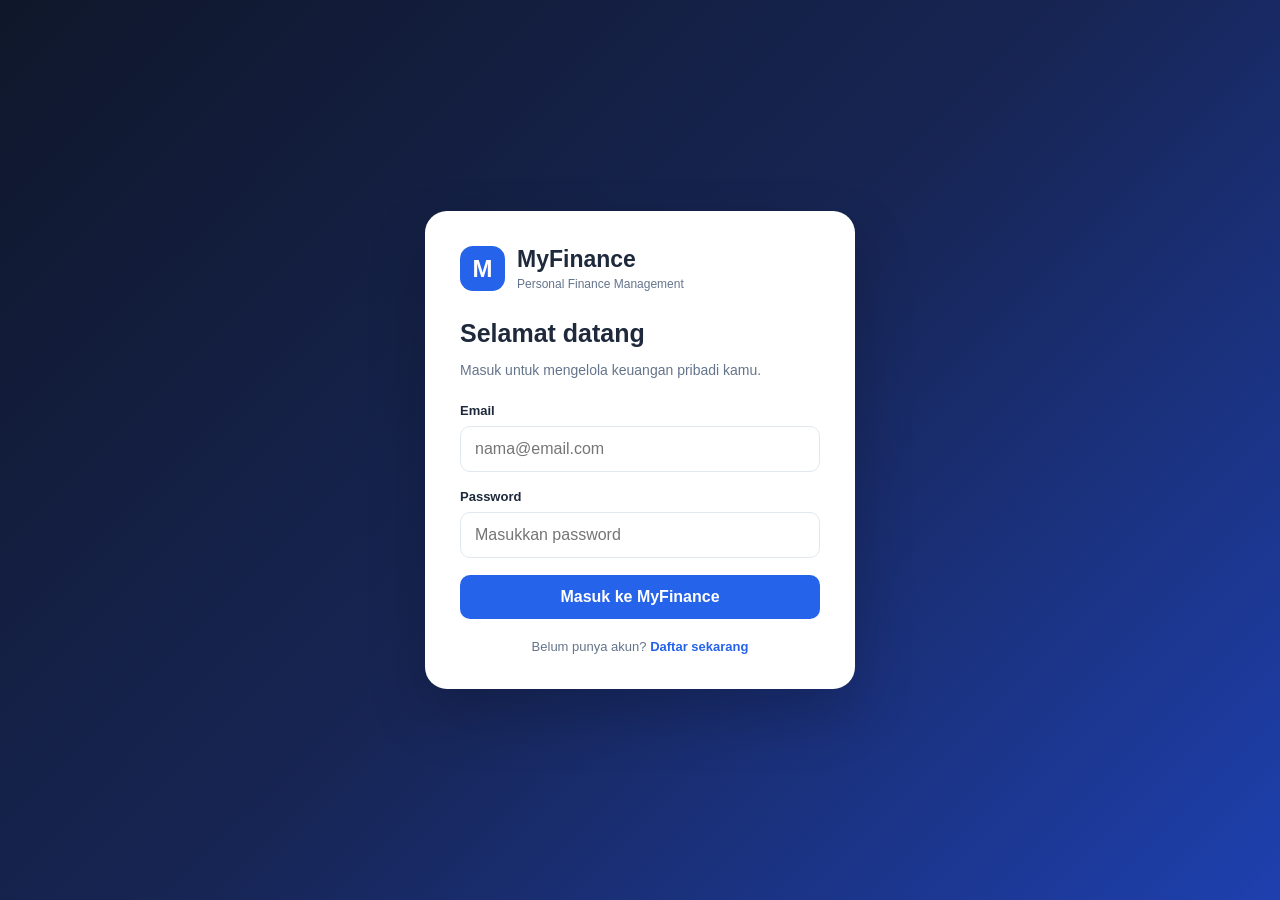
==== index.html @ 407add3d "Update index.html" ====
<!DOCTYPE html>
<html lang="id">
<head>
<meta charset="UTF-8">
<meta name="viewport" content="width=device-width, initial-scale=1.0">
<meta name="theme-color" content="#0f172a">
<title>MyFinance - Personal Finance</title>

<style>
:root{
  --navy:#0f172a;
  --navy2:#172554;
  --blue:#2563eb;
  --blue2:#3b82f6;
  --bg:#f1f5f9;
  --white:#fff;
  --text:#1e293b;
  --muted:#64748b;
  --green:#16a34a;
  --red:#dc2626;
  --border:#e2e8f0;
}
*{box-sizing:border-box}
body{
  margin:0;
  font-family:Inter,Arial,sans-serif;
  background:var(--bg);
  color:var(--text);
}
button,input,select{font:inherit}
button{cursor:pointer}
.hidden{display:none!important}
.auth-page{
  min-height:100vh;
  display:flex;
  align-items:center;
  justify-content:center;
  padding:20px;
  background:linear-gradient(135deg,#0f172a,#172554,#1e40af);
}
.auth-card{
  width:100%;
  max-width:430px;
  padding:35px;
  background:white;
  border-radius:22px;
  box-shadow:0 25px 60px #0003;
}
.brand{
  display:flex;
  align-items:center;
  gap:12px;
  margin-bottom:28px;
}
.brand-icon{
  width:45px;height:45px;
  display:grid;place-items:center;
  background:var(--blue);
  color:white;border-radius:13px;
  font-size:24px;font-weight:bold;
}
.brand h1{font-size:23px;margin:0}
.brand p{margin:4px 0 0;color:var(--muted);font-size:12px}
.auth-card h2{font-size:25px;margin:0 0 8px}
.auth-desc{color:var(--muted);font-size:14px;margin-bottom:25px}
.field{margin-bottom:17px}
.field label{
  display:block;font-size:13px;
  font-weight:600;margin-bottom:8px;
}
.field input,.field select{
  width:100%;padding:13px 14px;
  border:1px solid var(--border);
  border-radius:10px;outline:none;
  background:white;
}
.field input:focus,.field select:focus{
  border-color:var(--blue);
  box-shadow:0 0 0 3px #2563eb18;
}
.btn{
  border:0;border-radius:10px;
  padding:13px 18px;font-weight:600;
  transition:.2s;
}
.btn-primary{background:var(--blue);color:white}
.btn-primary:hover{background:#1d4ed8}
.btn-block{width:100%}
.btn-light{background:#eff6ff;color:var(--blue)}
.auth-switch{text-align:center;font-size:13px;color:var(--muted);margin-top:20px}
.auth-switch a{color:var(--blue);font-weight:700;cursor:pointer}
.error{color:var(--red);font-size:13px;margin:12px 0}
.success{color:var(--green);font-size:13px;margin:12px 0}

.app{min-height:100vh}
.sidebar{
  position:fixed;left:0;top:0;bottom:0;
  width:250px;background:var(--navy);
  color:white;padding:25px 18px;
  z-index:10;display:flex;flex-direction:column;
}
.sidebar .brand{margin-bottom:40px}
.sidebar .brand p{color:#94a3b8}
.nav-label{
  color:#64748b;font-size:10px;
  font-weight:bold;letter-spacing:1.5px;
  padding:0 12px;margin-bottom:12px;
}
.nav-item{
  display:flex;align-items:center;gap:12px;
  padding:13px 14px;border-radius:10px;
  color:#cbd5e1;margin-bottom:6px;
  cursor:pointer;font-size:14px;
}
.nav-item:hover,.nav-item.active{
  background:#2563eb;color:white;
}
.sidebar-bottom{margin-top:auto}
.user-box{
  border-top:1px solid #334155;
  padding-top:18px;margin-top:20px;
  display:flex;align-items:center;gap:10px;
}
.avatar{
  width:37px;height:37px;
  display:grid;place-items:center;
  background:#2563eb;border-radius:50%;
  font-weight:bold;
}
.user-info{min-width:0}
.user-info strong{display:block;font-size:13px}
.user-info small{color:#94a3b8;font-size:11px}
.main{
  margin-left:250px;padding:30px;
  max-width:1600px;
}
.topbar{
  display:flex;justify-content:space-between;
  align-items:center;margin-bottom:28px;
}
.topbar h2{margin:0;font-size:24px}
.topbar p{margin:6px 0 0;color:var(--muted);font-size:13px}
.mobile-menu{display:none}
.page{display:none}
.page.active{display:block}
.cards{
  display:grid;grid-template-columns:repeat(3,1fr);
  gap:18px;margin-bottom:22px;
}
.card{
  background:white;border-radius:16px;
  padding:22px;border:1px solid var(--border);
  box-shadow:0 3px 12px #0f172a05;
}
.card-label{
  color:var(--muted);font-size:13px;
  display:flex;align-items:center;gap:8px;
}
.card-value{
  font-size:25px;font-weight:750;
  margin-top:15px;letter-spacing:-.5px;
}
.card-note{font-size:11px;color:var(--muted);margin-top:8px}
.income{color:var(--green)}
.expense{color:var(--red)}
.section{
  background:white;border:1px solid var(--border);
  border-radius:16px;padding:22px;margin-bottom:20px;
}
.section-head{
  display:flex;justify-content:space-between;
  align-items:center;margin-bottom:20px;gap:10px;
}
.section-head h3{margin:0;font-size:16px}
.table-wrap{overflow-x:auto}
table{width:100%;border-collapse:collapse;white-space:nowrap}
th{
  text-align:left;color:var(--muted);
  font-size:11px;padding:12px;
  border-bottom:1px solid var(--border);
}
td{
  padding:15px 12px;font-size:13px;
  border-bottom:1px solid #f1f5f9;
}
.type-badge{
  padding:5px 9px;border-radius:20px;
  font-size:11px;font-weight:600;
}
.type-income{background:#dcfce7;color:#15803d}
.type-expense{background:#fee2e2;color:#b91c1c}
.form-grid{
  display:grid;grid-template-columns:repeat(2,1fr);
  gap:15px;
}
.form-actions{margin-top:15px}
.empty{
  text-align:center;padding:35px 10px;
  color:var(--muted);font-size:13px;
}
.whatsapp-box{
  background:linear-gradient(120deg,#0f172a,#172554);
  color:white;border-radius:16px;padding:25px;
}
.whatsapp-box p{color:#cbd5e1;font-size:13px;line-height:1.7}
.status{
  display:inline-flex;align-items:center;gap:7px;
  font-size:12px;background:#334155;
  border-radius:30px;padding:7px 11px;
}
.dot{width:8px;height:8px;border-radius:50%;background:#f59e0b}
.toast{
  position:fixed;right:20px;bottom:20px;
  background:#0f172a;color:white;
  padding:14px 20px;border-radius:12px;
  box-shadow:0 8px 30px #0003;
  z-index:50;font-size:13px;
}
@media(max-width:900px){
  .sidebar{transform:translateX(-100%);transition:.25s}
  .sidebar.open{transform:translateX(0)}
  .main{margin-left:0;padding:22px 16px}
  .mobile-menu{display:block}
  .cards{grid-template-columns:1fr 1fr}
}
@media(max-width:550px){
  .cards{grid-template-columns:1fr}
  .form-grid{grid-template-columns:1fr}
  .topbar h2{font-size:20px}
  .auth-card{padding:25px}
}
</style>
</head>

<body>

<!-- LOGIN -->
<div id="loginPage" class="auth-page">
  <div class="auth-card">
    <div class="brand">
      <div class="brand-icon">M</div>
      <div>
        <h1>MyFinance</h1>
        <p>Personal Finance Management</p>
      </div>
    </div>

    <h2>Selamat datang</h2>
    <p class="auth-desc">Masuk untuk mengelola keuangan pribadi kamu.</p>

    <form id="loginForm">
      <div class="field">
        <label>Email</label>
        <input type="email" id="loginEmail" required placeholder="nama@email.com">
      </div>
      <div class="field">
        <label>Password</label>
        <input type="password" id="loginPassword" required placeholder="Masukkan password">
      </div>
      <div id="loginMessage"></div>
      <button class="btn btn-primary btn-block" type="submit">Masuk ke MyFinance</button>
    </form>

    <div class="auth-switch">
      Belum punya akun? <a onclick="showRegister()">Daftar sekarang</a>
    </div>
  </div>
</div>

<!-- REGISTER -->
<div id="registerPage" class="auth-page hidden">
  <div class="auth-card">
    <div class="brand">
      <div class="brand-icon">M</div>
      <div>
        <h1>MyFinance</h1>
        <p>Personal Finance Management</p>
      </div>
    </div>

    <h2>Buat akun baru</h2>
    <p class="auth-desc">Mulai kelola pemasukan dan pengeluaran kamu.</p>

    <form id="registerForm">
      <div class="field">
        <label>Nama lengkap</label>
        <input type="text" id="regName" required maxlength="100" placeholder="Nama kamu">
      </div>
      <div class="field">
        <label>Email</label>
        <input type="email" id="regEmail" required placeholder="nama@email.com">
      </div>
      <div class="field">
        <label>Password</label>
        <input type="password" id="regPassword" required minlength="6" maxlength="128" placeholder="Minimal 6 karakter">
      </div>
      <div id="registerMessage"></div>
      <button class="btn btn-primary btn-block" type="submit">Buat Akun</button>
    </form>

    <div class="auth-switch">
      Sudah punya akun? <a onclick="showLogin()">Login</a>
    </div>
  </div>
</div>

<!-- APPLICATION -->
<div id="appPage" class="app hidden">

<aside class="sidebar" id="sidebar">
  <div class="brand">
    <div class="brand-icon">M</div>
    <div>
      <h1>MyFinance</h1>
      <p>Personal Finance</p>
    </div>
  </div>

  <div class="nav-label">MENU UTAMA</div>
  <div class="nav-item active" onclick="navigate('dashboard',this)">▦ Dashboard</div>
  <div class="nav-item" onclick="navigate('transactions',this)">⇄ Transaksi</div>
  <div class="nav-item" onclick="navigate('accounts',this)">▣ Rekening</div>
  <div class="nav-item" onclick="navigate('whatsapp',this)">◉ WhatsApp Bot</div>

  <div class="sidebar-bottom">
    <div class="nav-label">AKUN</div>
    <div class="nav-item" onclick="logout()">↪ Keluar</div>
    <div class="user-box">
      <div class="avatar" id="avatar">M</div>
      <div class="user-info">
        <strong id="userName">Pengguna</strong>
        <small id="userEmail">email</small>
      </div>
    </div>
  </div>
</aside>

<main class="main">
  <div class="topbar">
    <div>
      <button class="btn btn-light mobile-menu" onclick="toggleSidebar()">☰</button>
      <h2 id="pageTitle">Dashboard</h2>
      <p id="pageSubtitle">Ringkasan keuangan pribadi kamu.</p>
    </div>
    <div id="todayDate" style="font-size:12px;color:#64748b"></div>
  </div>

  <!-- DASHBOARD -->
  <section class="page active" id="dashboard">
    <div class="cards">
      <div class="card">
        <div class="card-label">▣ Total Saldo</div>
        <div class="card-value" id="totalBalance">Rp 0</div>
        <div class="card-note">Seluruh rekening</div>
      </div>
      <div class="card">
        <div class="card-label income">↗ Total Pemasukan</div>
        <div class="card-value income" id="totalIncome">Rp 0</div>
        <div class="card-note">Akumulasi transaksi</div>
      </div>
      <div class="card">
        <div class="card-label expense">↘ Total Pengeluaran</div>
        <div class="card-value expense" id="totalExpense">Rp 0</div>
        <div class="card-note">Akumulasi transaksi</div>
      </div>
    </div>

    <div class="section">
      <div class="section-head">
        <h3>Transaksi Terbaru</h3>
        <button class="btn btn-light" onclick="navigate('transactions')">Lihat semua</button>
      </div>
      <div class="table-wrap">
        <table>
          <thead>
            <tr>
              <th>TANGGAL</th>
              <th>KETERANGAN</th>
              <th>KATEGORI</th>
              <th>JENIS</th>
              <th>JUMLAH</th>
            </tr>
          </thead>
          <tbody id="recentTransactions">
            <tr><td colspan="5" class="empty">Belum ada transaksi.</td></tr>
          </tbody>
        </table>
      </div>
    </div>
  </section>

  <!-- TRANSACTIONS -->
  <section class="page" id="transactions">
    <div class="section">
      <div class="section-head">
        <h3>Tambah Transaksi</h3>
      </div>
      <form id="transactionForm">
        <div class="form-grid">
          <div class="field">
            <label>Jenis transaksi</label>
            <select id="transactionType" required>
              <option value="expense">Pengeluaran</option>
              <option value="income">Pemasukan</option>
            </select>
          </div>
          <div class="field">
            <label>Jumlah (Rp)</label>
            <input type="number" id="transactionAmount" min="1" step="1" required placeholder="25000">
          </div>
          <div class="field">
            <label>Keterangan</label>
            <input type="text" id="transactionDescription" maxlength="500" required placeholder="Contoh: Makan siang">
          </div>
          <div class="field">
            <label>Rekening</label>
            <select id="transactionAccount" required></select>
          </div>
          <div class="field">
            <label>Tanggal</label>
            <input type="date" id="transactionDate" required>
          </div>
        </div>
        <div class="form-actions">
          <button class="btn btn-primary" type="submit">Simpan Transaksi</button>
        </div>
      </form>
    </div>

    <div class="section">
      <div class="section-head">
        <h3>Riwayat Transaksi</h3>
        <button class="btn btn-light" onclick="loadTransactions()">↻ Refresh</button>
      </div>
      <div class="table-wrap">
        <table>
          <thead>
            <tr>
              <th>TANGGAL</th>
              <th>KETERANGAN</th>
              <th>REKENING</th>
              <th>JENIS</th>
              <th>JUMLAH</th>
              <th>SUMBER</th>
            </tr>
          </thead>
          <tbody id="allTransactions">
            <tr><td colspan="6" class="empty">Memuat data...</td></tr>
          </tbody>
        </table>
      </div>
    </div>
  </section>

  <!-- ACCOUNTS -->
  <section class="page" id="accounts">
    <div class="section">
      <div class="section-head"><h3>Tambah Rekening</h3></div>
      <form id="accountForm">
        <div class="form-grid">
          <div class="field">
            <label>Nama rekening</label>
            <input id="accountName" required maxlength="80" placeholder="Contoh: BCA">
          </div>
          <div class="field">
            <label>Jenis rekening</label>
            <select id="accountType">
              <option value="cash">Tunai</option>
              <option value="bank">Bank</option>
              <option value="ewallet">E-Wallet</option>
              <option value="other">Lainnya</option>
            </select>
          </div>
          <div class="field">
            <label>Saldo awal (Rp)</label>
            <input type="number" id="accountBalance" min="0" step="1" value="0" required>
          </div>
        </div>
        <button class="btn btn-primary" type="submit">Tambah Rekening</button>
      </form>
    </div>
    <div class="section">
      <div class="section-head"><h3>Daftar Rekening</h3></div>
      <div id="accountList" class="cards"></div>
    </div>
  </section>

  <!-- WHATSAPP -->
  <section class="page" id="whatsapp">
    <div class="whatsapp-box">
      <div class="status"><span class="dot"></span> Belum terhubung</div>
      <h2>WhatsApp Bot MyFinance</h2>
      <p>
        Catat transaksi keuangan langsung melalui WhatsApp.
        Kirim pesan seperti "Makan 25000" atau "Gaji 3500000"
        dan transaksi akan disimpan otomatis ke akun MyFinance kamu.
      </p>
      <button class="btn btn-primary" disabled>Hubungkan WhatsApp</button>
      <p style="font-size:11px;margin-bottom:0">
        Integrasi WhatsApp Cloud API sedang dipersiapkan.
      </p>
    </div>
    <div class="section" style="margin-top:20px">
      <h3>Contoh perintah bot</h3>
      <p>Gaji 3500000 — mencatat pemasukan</p>
      <p>Makan 25000 — mencatat pengeluaran</p>
      <p>Bensin 50000 — mencatat pengeluaran</p>
      <p>Saldo — melihat saldo rekening</p>
      <p>Laporan — melihat ringkasan keuangan</p>
      <p>Bantuan — melihat panduan bot</p>
    </div>
  </section>

</main>
</div>

<div id="toast" class="toast hidden"></div>

<script>
const API = "https://myfinance-api.pradhamaryando28.workers.dev";

let token = localStorage.getItem("myfinance_token") || "";
let currentUser = null;
let accounts = [];
let transactions = [];

function rupiah(value){
  return new Intl.NumberFormat("id-ID",{
    style:"currency",currency:"IDR",
    maximumFractionDigits:0
  }).format(Number(value)||0);
}

function showToast(message){
  const el=document.getElementById("toast");
  el.textContent=message;
  el.classList.remove("hidden");
  setTimeout(()=>el.classList.add("hidden"),3000);
}

function escapeHTML(value){
  return String(value??"").replace(/[&<>"']/g,c=>({
    "&":"&amp;","<":"&lt;",">":"&gt;",
    '"':"&quot;","'":"&#39;"
  }[c]));
}

async function api(path,options={}){
  const headers={
    "Content-Type":"application/json",
    ...(options.headers||{})
  };

  if(token) headers.Authorization="Bearer "+token;

  const res=await fetch(API+path,{
    ...options,headers
  });

  let data;
  try{data=await res.json()}
  catch{throw new Error("Respons server tidak valid")}

  if(!res.ok || data.success===false){
    throw new Error(data.message||"Terjadi kesalahan");
  }

  return data;
}

function showLogin(){
  document.getElementById("loginPage").classList.remove("hidden");
  document.getElementById("registerPage").classList.add("hidden");
  document.getElementById("appPage").classList.add("hidden");
}

function showRegister(){
  document.getElementById("loginPage").classList.add("hidden");
  document.getElementById("registerPage").classList.remove("hidden");
  document.getElementById("appPage").classList.add("hidden");
}

function showApp(){
  document.getElementById("loginPage").classList.add("hidden");
  document.getElementById("registerPage").classList.add("hidden");
  document.getElementById("appPage").classList.remove("hidden");
}

document.getElementById("loginForm").addEventListener("submit",async e=>{
  e.preventDefault();
  const msg=document.getElementById("loginMessage");
  msg.textContent="Memeriksa akun...";
  msg.className="";

  try{
    const result=await api("/api/login",{
      method:"POST",
      body:JSON.stringify({
        email:document.getElementById("loginEmail").value,
        password:document.getElementById("loginPassword").value
      })
    });

    token=result.token;
    localStorage.setItem("myfinance_token",token);
    await initializeApp(result.user);
  }catch(error){
    msg.textContent=error.message;
    msg.className="error";
  }
});

document.getElementById("registerForm").addEventListener("submit",async e=>{
  e.preventDefault();
  const msg=document.getElementById("registerMessage");
  msg.textContent="Membuat akun...";
  msg.className="";

  try{
    const result=await api("/api/register",{
      method:"POST",
      body:JSON.stringify({
        name:document.getElementById("regName").value,
        email:document.getElementById("regEmail").value,
        password:document.getElementById("regPassword").value
      })
    });

    token=result.token;
    localStorage.setItem("myfinance_token",token);
    await initializeApp(result.user);
  }catch(error){
    msg.textContent=error.message;
    msg.className="error";
  }
});

async function initializeApp(user){
  currentUser=user;
  showApp();

  document.getElementById("userName").textContent=user.name;
  document.getElementById("userEmail").textContent=user.email;
  document.getElementById("avatar").textContent=user.name.charAt(0).toUpperCase();
  document.getElementById("todayDate").textContent=
    new Date().toLocaleDateString("id-ID",{
      weekday:"long",day:"numeric",
      month:"long",year:"numeric"
    });

  await Promise.all([
    loadSummary(),
    loadAccounts(),
    loadTransactions()
  ]);
}

async function loadSummary(){
  const result=await api("/api/summary");
  const data=result.data;

  document.getElementById("totalBalance").textContent=rupiah(data.total_balance);
  document.getElementById("totalIncome").textContent=rupiah(data.total_income);
  document.getElementById("totalExpense").textContent=rupiah(data.total_expense);
}

async function loadAccounts(){
  const result=await api("/api/accounts");
  accounts=result.data||[];

  const select=document.getElementById("transactionAccount");
  select.innerHTML=accounts.map(a=>
    `<option value="${a.id}">${escapeHTML(a.name)}</option>`
  ).join("");

  document.getElementById("accountList").innerHTML=
    accounts.map(a=>`
      <div class="card">
        <div class="card-label">▣ ${escapeHTML(a.name)}</div>
        <div class="card-value">${rupiah(a.balance)}</div>
        <div class="card-note">${escapeHTML(a.account_type)}</div>
      </div>
    `).join("") || '<div class="empty">Belum ada rekening.</div>';
}

async function loadTransactions(){
  const result=await api("/api/transactions?limit=100");
  transactions=result.data||[];

  const rows=transactions.map(t=>`
    <tr>
      <td>${escapeHTML(t.transaction_date)}</td>
      <td>${escapeHTML(t.description)}</td>
      <td>${escapeHTML(t.category_name||"-")}</td>
      <td>
        <span class="type-badge ${t.type==="income"?"type-income":"type-expense"}">
          ${t.type==="income"?"Pemasukan":"Pengeluaran"}
        </span>
      </td>
      <td class="${t.type==="income"?"income":"expense"}">
        ${t.type==="income"?"+":"-"} ${rupiah(t.amount)}
      </td>
    </tr>
  `).join("");

  document.getElementById("recentTransactions").innerHTML=
    rows ? transactions.slice(0,5).map(t=>`
      <tr>
        <td>${escapeHTML(t.transaction_date)}</td>
        <td>${escapeHTML(t.description)}</td>
        <td>${escapeHTML(t.category_name||"-")}</td>
        <td><span class="type-badge ${t.type==="income"?"type-income":"type-expense"}">
          ${t.type==="income"?"Pemasukan":"Pengeluaran"}
        </span></td>
        <td class="${t.type==="income"?"income":"expense"}">${rupiah(t.amount)}</td>
      </tr>
    `).join("") :
    '<tr><td colspan="5" class="empty">Belum ada transaksi.</td></tr>';

  document.getElementById("allTransactions").innerHTML=
    transactions.map(t=>`
      <tr>
        <td>${escapeHTML(t.transaction_date)}</td>
        <td>${escapeHTML(t.description)}</td>
        <td>${escapeHTML(t.account_name||"-")}</td>
        <td><span class="type-badge ${t.type==="income"?"type-income":"type-expense"}">
          ${t.type==="income"?"Pemasukan":"Pengeluaran"}
        </span></td>
        <td class="${t.type==="income"?"income":"expense"}">${rupiah(t.amount)}</td>
        <td>${escapeHTML(t.source||"manual")}</td>
      </tr>
    `).join("") ||
    '<tr><td colspan="6" class="empty">Belum ada transaksi.</td></tr>';
}

document.getElementById("transactionForm").addEventListener("submit",async e=>{
  e.preventDefault();

  try{
    await api("/api/transactions",{
      method:"POST",
      body:JSON.stringify({
        type:document.getElementById("transactionType").value,
        amount:Number(document.getElementById("transactionAmount").value),
        description:document.getElementById("transactionDescription").value,
        account_id:Number(document.getElementById("transactionAccount").value),
        transaction_date:document.getElementById("transactionDate").value
      })
    });

    e.target.reset();
    document.getElementById("transactionDate").value=
      new Date().toLocaleDateString("en-CA");

    await Promise.all([
      loadSummary(),loadAccounts(),loadTransactions()
    ]);

    showToast("Transaksi berhasil disimpan");
  }catch(error){
    showToast(error.message);
  }
});

document.getElementById("accountForm").addEventListener("submit",async e=>{
  e.preventDefault();

  try{
    await api("/api/accounts",{
      method:"POST",
      body:JSON.stringify({
        name:document.getElementById("accountName").value,
        account_type:document.getElementById("accountType").value,
        initial_balance:Number(document.getElementById("accountBalance").value)
      })
    });

    e.target.reset();
    await Promise.all([loadAccounts(),loadSummary()]);
    showToast("Rekening berhasil ditambahkan");
  }catch(error){
    showToast(error.message);
  }
});

function navigate(page,element){
  document.querySelectorAll(".page").forEach(p=>p.classList.remove("active"));
  document.getElementById(page).classList.add("active");

  document.querySelectorAll(".nav-item").forEach(n=>n.classList.remove("active"));
  if(element) element.classList.add("active");

  const titles={
    dashboard:["Dashboard","Ringkasan keuangan pribadi kamu."],
    transactions:["Transaksi","Kelola pemasukan dan pengeluaran."],
    accounts:["Rekening","Kelola seluruh rekening keuangan."],
    whatsapp:["WhatsApp Bot","Hubungkan MyFinance dengan WhatsApp."]
  };

  document.getElementById("pageTitle").textContent=titles[page][0];
  document.getElementById("pageSubtitle").textContent=titles[page][1];

  document.getElementById("sidebar").classList.remove("open");
}

function toggleSidebar(){
  document.getElementById("sidebar").classList.toggle("open");
}

function logout(){
  if(!confirm("Yakin ingin keluar dari MyFinance?"))return;
  token="";
  currentUser=null;
  localStorage.removeItem("myfinance_token");
  showLogin();
}

async function checkSession(){
  if(!token){
    showLogin();
    return;
  }

  try{
    const result=await api("/api/me");
    await initializeApp(result.user);
  }catch{
    token="";
    localStorage.removeItem("myfinance_token");
    showLogin();
  }
}

document.getElementById("transactionDate").value=
  new Date().toLocaleDateString("en-CA");

checkSession();
</script>

</body>
</html>
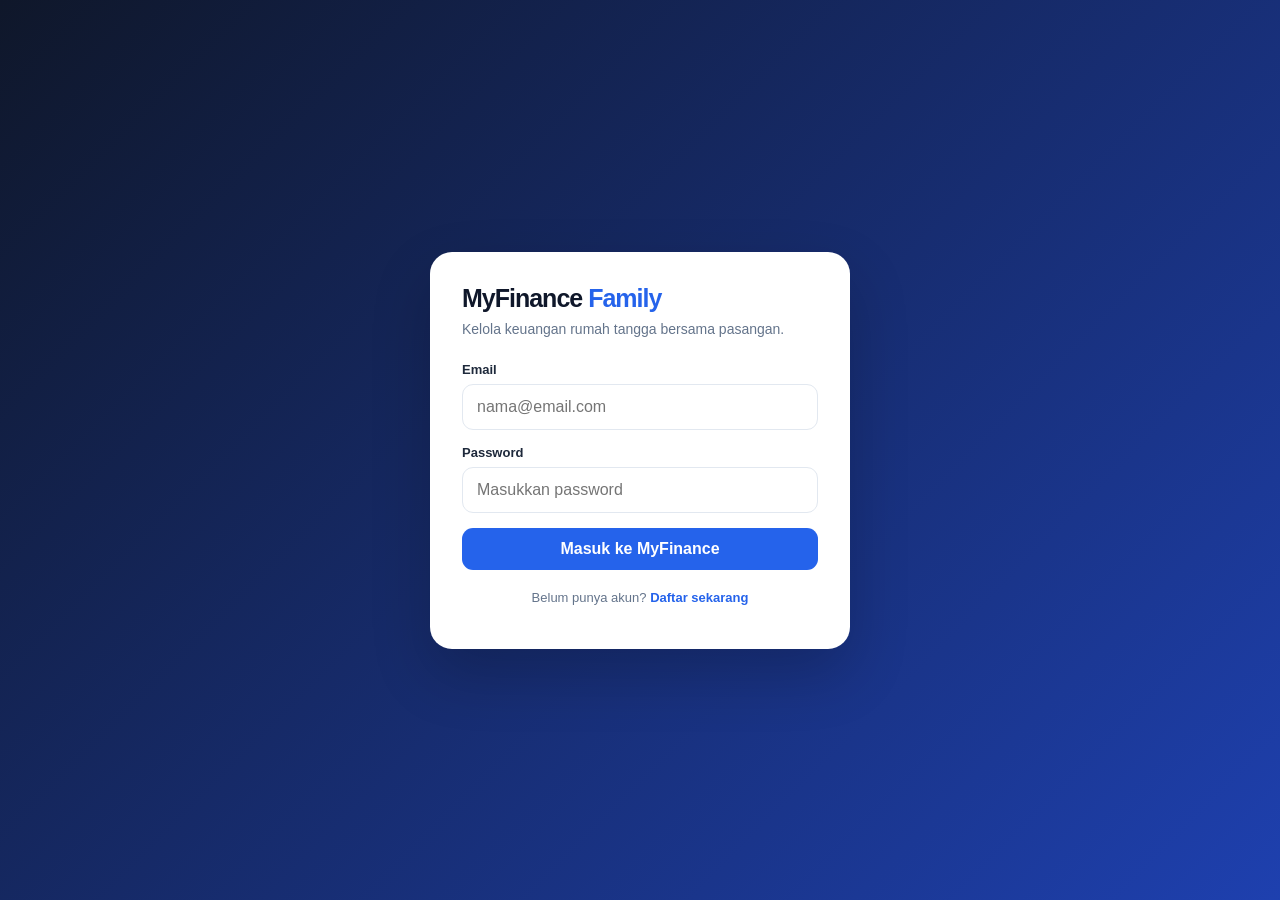
==== commit 777c9e79: "Update index.html" ====
--- a/index.html
+++ b/index.html
@@ -5,12 +5,10 @@
 <meta charset="UTF-8">
 <meta name="viewport" content="width=device-width, initial-scale=1.0">
 <meta name="theme-color" content="#0f172a">
-<title>MyFinance - Personal Finance</title>
-
+<title>MyFinance Family</title>
 <style>
 :root{
   --navy:#0f172a;
-  --navy2:#172554;
   --blue:#2563eb;
   --blue2:#3b82f6;
   --bg:#f1f5f9;
@@ -22,821 +20,554 @@
   --border:#e2e8f0;
 }
 *{box-sizing:border-box}
-body{
-  margin:0;
-  font-family:Inter,Arial,sans-serif;
-  background:var(--bg);
-  color:var(--text);
-}
-button,input,select{font:inherit}
+body{margin:0;background:var(--bg);font-family:Inter,Arial,sans-serif;color:var(--text)}
+button,input,select,textarea{font:inherit}
 button{cursor:pointer}
 .hidden{display:none!important}
-.auth-page{
-  min-height:100vh;
-  display:flex;
-  align-items:center;
-  justify-content:center;
-  padding:20px;
-  background:linear-gradient(135deg,#0f172a,#172554,#1e40af);
-}
-.auth-card{
-  width:100%;
-  max-width:430px;
-  padding:35px;
-  background:white;
-  border-radius:22px;
-  box-shadow:0 25px 60px #0003;
-}
-.brand{
-  display:flex;
-  align-items:center;
-  gap:12px;
-  margin-bottom:28px;
-}
-.brand-icon{
-  width:45px;height:45px;
-  display:grid;place-items:center;
-  background:var(--blue);
-  color:white;border-radius:13px;
-  font-size:24px;font-weight:bold;
-}
-.brand h1{font-size:23px;margin:0}
-.brand p{margin:4px 0 0;color:var(--muted);font-size:12px}
-.auth-card h2{font-size:25px;margin:0 0 8px}
-.auth-desc{color:var(--muted);font-size:14px;margin-bottom:25px}
-.field{margin-bottom:17px}
-.field label{
-  display:block;font-size:13px;
-  font-weight:600;margin-bottom:8px;
-}
-.field input,.field select{
-  width:100%;padding:13px 14px;
-  border:1px solid var(--border);
-  border-radius:10px;outline:none;
-  background:white;
-}
-.field input:focus,.field select:focus{
-  border-color:var(--blue);
-  box-shadow:0 0 0 3px #2563eb18;
-}
-.btn{
-  border:0;border-radius:10px;
-  padding:13px 18px;font-weight:600;
-  transition:.2s;
-}
+.auth-wrap{min-height:100vh;display:flex;align-items:center;justify-content:center;padding:20px;background:linear-gradient(135deg,#0f172a,#1e40af)}
+.auth-card{background:white;width:100%;max-width:420px;padding:32px;border-radius:22px;box-shadow:0 25px 60px #0003}
+.brand{font-size:25px;font-weight:800;color:var(--navy);letter-spacing:-1px}
+.brand span{color:var(--blue)}
+.auth-sub{color:var(--muted);font-size:14px;margin:8px 0 25px}
+.field{margin:15px 0}
+.field label{display:block;font-size:13px;font-weight:700;margin-bottom:7px}
+.field input,.field select,.field textarea{
+ width:100%;padding:13px 14px;border:1px solid var(--border);
+ border-radius:11px;outline:none;background:white;color:var(--text)
+}
+.field input:focus,.field select:focus,.field textarea:focus{border-color:var(--blue);box-shadow:0 0 0 3px #2563eb18}
+.btn{border:0;border-radius:11px;padding:12px 17px;font-weight:700;transition:.2s}
 .btn-primary{background:var(--blue);color:white}
 .btn-primary:hover{background:#1d4ed8}
+.btn-light{background:#eff6ff;color:var(--blue)}
+.btn-dark{background:var(--navy);color:white}
+.btn-danger{background:#fee2e2;color:#b91c1c}
 .btn-block{width:100%}
-.btn-light{background:#eff6ff;color:var(--blue)}
 .auth-switch{text-align:center;font-size:13px;color:var(--muted);margin-top:20px}
 .auth-switch a{color:var(--blue);font-weight:700;cursor:pointer}
-.error{color:var(--red);font-size:13px;margin:12px 0}
-.success{color:var(--green);font-size:13px;margin:12px 0}
-
+.auth-error{color:var(--red);font-size:13px;margin-top:12px}
 .app{min-height:100vh}
-.sidebar{
-  position:fixed;left:0;top:0;bottom:0;
-  width:250px;background:var(--navy);
-  color:white;padding:25px 18px;
-  z-index:10;display:flex;flex-direction:column;
-}
-.sidebar .brand{margin-bottom:40px}
-.sidebar .brand p{color:#94a3b8}
-.nav-label{
-  color:#64748b;font-size:10px;
-  font-weight:bold;letter-spacing:1.5px;
-  padding:0 12px;margin-bottom:12px;
-}
-.nav-item{
-  display:flex;align-items:center;gap:12px;
-  padding:13px 14px;border-radius:10px;
-  color:#cbd5e1;margin-bottom:6px;
-  cursor:pointer;font-size:14px;
-}
-.nav-item:hover,.nav-item.active{
-  background:#2563eb;color:white;
-}
-.sidebar-bottom{margin-top:auto}
-.user-box{
-  border-top:1px solid #334155;
-  padding-top:18px;margin-top:20px;
-  display:flex;align-items:center;gap:10px;
-}
-.avatar{
-  width:37px;height:37px;
-  display:grid;place-items:center;
-  background:#2563eb;border-radius:50%;
-  font-weight:bold;
-}
-.user-info{min-width:0}
-.user-info strong{display:block;font-size:13px}
-.user-info small{color:#94a3b8;font-size:11px}
-.main{
-  margin-left:250px;padding:30px;
-  max-width:1600px;
-}
-.topbar{
-  display:flex;justify-content:space-between;
-  align-items:center;margin-bottom:28px;
-}
-.topbar h2{margin:0;font-size:24px}
-.topbar p{margin:6px 0 0;color:var(--muted);font-size:13px}
+.sidebar{position:fixed;left:0;top:0;bottom:0;width:250px;background:var(--navy);padding:25px 17px;color:white;z-index:10;display:flex;flex-direction:column}
+.sidebar .brand{color:white;margin:0 10px 35px}
+.sidebar .brand span{color:#60a5fa}
+.nav-label{font-size:10px;color:#94a3b8;font-weight:800;letter-spacing:1.5px;margin:15px 12px 10px}
+.nav-btn{width:100%;display:flex;align-items:center;gap:12px;padding:13px 14px;border:0;background:transparent;color:#cbd5e1;border-radius:11px;text-align:left;margin:3px 0;font-weight:600}
+.nav-btn:hover,.nav-btn.active{background:#ffffff18;color:white}
+.sidebar-bottom{margin-top:auto;border-top:1px solid #ffffff20;padding-top:15px}
+.main{margin-left:250px;padding:28px;max-width:1600px}
+.topbar{display:flex;justify-content:space-between;align-items:center;margin-bottom:25px;gap:15px}
+.page-title{font-size:25px;font-weight:800;letter-spacing:-.7px}
+.page-sub{font-size:13px;color:var(--muted);margin-top:5px}
+.user-pill{background:white;border:1px solid var(--border);border-radius:30px;padding:9px 14px;font-size:13px;font-weight:700}
+.grid{display:grid;grid-template-columns:repeat(4,minmax(0,1fr));gap:16px}
+.card{background:white;border:1px solid var(--border);border-radius:17px;padding:20px;box-shadow:0 3px 12px #0f172a05}
+.stat-label{font-size:12px;color:var(--muted);font-weight:700}
+.stat-value{font-size:24px;font-weight:800;margin-top:12px;letter-spacing:-.7px;overflow-wrap:anywhere}
+.stat-icon{width:38px;height:38px;display:grid;place-items:center;border-radius:12px;background:#eff6ff;font-size:19px;margin-bottom:14px}
+.green{color:var(--green)}
+.red{color:var(--red)}
+.section{margin-top:22px}
+.section-head{display:flex;justify-content:space-between;align-items:center;gap:12px;margin-bottom:14px}
+.section-title{font-size:16px;font-weight:800}
+.panel{background:white;border:1px solid var(--border);border-radius:17px;padding:20px}
+.table-wrap{overflow-x:auto}
+table{width:100%;border-collapse:collapse;min-width:570px}
+th{text-align:left;font-size:11px;color:var(--muted);padding:12px;border-bottom:1px solid var(--border)}
+td{padding:14px 12px;border-bottom:1px solid #f1f5f9;font-size:13px}
+tr:last-child td{border-bottom:0}
+.tag{display:inline-block;padding:5px 9px;border-radius:20px;font-size:11px;font-weight:800}
+.tag-income{background:#dcfce7;color:#15803d}
+.tag-expense{background:#fee2e2;color:#b91c1c}
+.form-grid{display:grid;grid-template-columns:repeat(2,minmax(0,1fr));gap:0 15px}
+.full{grid-column:1/-1}
+.empty{text-align:center;color:var(--muted);padding:35px 10px;font-size:13px}
+.member-list{display:grid;gap:10px}
+.member{display:flex;justify-content:space-between;align-items:center;padding:13px;border:1px solid var(--border);border-radius:12px;gap:10px}
+.member-avatar{width:38px;height:38px;border-radius:50%;display:grid;place-items:center;background:#dbeafe;color:#1d4ed8;font-weight:800}
+.member-info{display:flex;align-items:center;gap:11px;min-width:0}
+.member-name{font-size:13px;font-weight:800}
+.member-email{font-size:11px;color:var(--muted);margin-top:3px;overflow-wrap:anywhere}
+.invite-code{font-size:24px;letter-spacing:4px;font-weight:900;color:var(--blue);background:#eff6ff;padding:17px;border-radius:12px;text-align:center;margin:14px 0}
+.notice{padding:13px 15px;background:#eff6ff;color:#1e40af;border-radius:12px;font-size:12px;line-height:1.6;margin-bottom:15px}
 .mobile-menu{display:none}
-.page{display:none}
-.page.active{display:block}
-.cards{
-  display:grid;grid-template-columns:repeat(3,1fr);
-  gap:18px;margin-bottom:22px;
-}
-.card{
-  background:white;border-radius:16px;
-  padding:22px;border:1px solid var(--border);
-  box-shadow:0 3px 12px #0f172a05;
-}
-.card-label{
-  color:var(--muted);font-size:13px;
-  display:flex;align-items:center;gap:8px;
-}
-.card-value{
-  font-size:25px;font-weight:750;
-  margin-top:15px;letter-spacing:-.5px;
-}
-.card-note{font-size:11px;color:var(--muted);margin-top:8px}
-.income{color:var(--green)}
-.expense{color:var(--red)}
-.section{
-  background:white;border:1px solid var(--border);
-  border-radius:16px;padding:22px;margin-bottom:20px;
-}
-.section-head{
-  display:flex;justify-content:space-between;
-  align-items:center;margin-bottom:20px;gap:10px;
-}
-.section-head h3{margin:0;font-size:16px}
-.table-wrap{overflow-x:auto}
-table{width:100%;border-collapse:collapse;white-space:nowrap}
-th{
-  text-align:left;color:var(--muted);
-  font-size:11px;padding:12px;
-  border-bottom:1px solid var(--border);
-}
-td{
-  padding:15px 12px;font-size:13px;
-  border-bottom:1px solid #f1f5f9;
-}
-.type-badge{
-  padding:5px 9px;border-radius:20px;
-  font-size:11px;font-weight:600;
-}
-.type-income{background:#dcfce7;color:#15803d}
-.type-expense{background:#fee2e2;color:#b91c1c}
-.form-grid{
-  display:grid;grid-template-columns:repeat(2,1fr);
-  gap:15px;
-}
-.form-actions{margin-top:15px}
-.empty{
-  text-align:center;padding:35px 10px;
-  color:var(--muted);font-size:13px;
-}
-.whatsapp-box{
-  background:linear-gradient(120deg,#0f172a,#172554);
-  color:white;border-radius:16px;padding:25px;
-}
-.whatsapp-box p{color:#cbd5e1;font-size:13px;line-height:1.7}
-.status{
-  display:inline-flex;align-items:center;gap:7px;
-  font-size:12px;background:#334155;
-  border-radius:30px;padding:7px 11px;
-}
-.dot{width:8px;height:8px;border-radius:50%;background:#f59e0b}
-.toast{
-  position:fixed;right:20px;bottom:20px;
-  background:#0f172a;color:white;
-  padding:14px 20px;border-radius:12px;
-  box-shadow:0 8px 30px #0003;
-  z-index:50;font-size:13px;
-}
-@media(max-width:900px){
-  .sidebar{transform:translateX(-100%);transition:.25s}
-  .sidebar.open{transform:translateX(0)}
-  .main{margin-left:0;padding:22px 16px}
-  .mobile-menu{display:block}
-  .cards{grid-template-columns:1fr 1fr}
-}
-@media(max-width:550px){
-  .cards{grid-template-columns:1fr}
-  .form-grid{grid-template-columns:1fr}
-  .topbar h2{font-size:20px}
-  .auth-card{padding:25px}
+.toast{position:fixed;bottom:25px;right:25px;background:var(--navy);color:white;padding:14px 18px;border-radius:12px;z-index:50;font-size:13px;box-shadow:0 8px 30px #0003;max-width:90vw}
+.account-card{display:flex;justify-content:space-between;gap:12px;align-items:center}
+.account-name{font-weight:800;font-size:14px}
+.account-type{font-size:11px;color:var(--muted);margin-top:5px}
+.account-balance{font-weight:800;text-align:right}
+@media(max-width:1050px){.grid{grid-template-columns:repeat(2,minmax(0,1fr))}}
+@media(max-width:700px){
+ .sidebar{width:100%;height:auto;bottom:auto;right:0;padding:12px 14px;position:sticky}
+ .sidebar .brand{margin:0 5px 10px;font-size:21px}
+ .sidebar nav{display:flex;overflow-x:auto;gap:5px}
+ .nav-label,.sidebar-bottom{display:none}
+ .nav-btn{white-space:nowrap;width:auto;padding:10px 12px;font-size:12px}
+ .main{margin:0;padding:19px 14px 35px}
+ .topbar{align-items:flex-start}
+ .page-title{font-size:21px}
+ .user-pill{font-size:11px}
+ .grid{gap:10px}
+ .card{padding:15px}
+ .stat-value{font-size:19px}
+ .form-grid{grid-template-columns:1fr}
+ .full{grid-column:auto}
+ .panel{padding:15px}
 }
 </style>
 </head>
-
 <body>
 
 <!-- LOGIN -->
-<div id="loginPage" class="auth-page">
-  <div class="auth-card">
-    <div class="brand">
-      <div class="brand-icon">M</div>
-      <div>
-        <h1>MyFinance</h1>
-        <p>Personal Finance Management</p>
-      </div>
-    </div>
-
-    <h2>Selamat datang</h2>
-    <p class="auth-desc">Masuk untuk mengelola keuangan pribadi kamu.</p>
-
-    <form id="loginForm">
-      <div class="field">
-        <label>Email</label>
-        <input type="email" id="loginEmail" required placeholder="nama@email.com">
-      </div>
-      <div class="field">
-        <label>Password</label>
-        <input type="password" id="loginPassword" required placeholder="Masukkan password">
-      </div>
-      <div id="loginMessage"></div>
-      <button class="btn btn-primary btn-block" type="submit">Masuk ke MyFinance</button>
-    </form>
-
-    <div class="auth-switch">
-      Belum punya akun? <a onclick="showRegister()">Daftar sekarang</a>
-    </div>
+<div id="authScreen" class="auth-wrap">
+ <div class="auth-card">
+  <div class="brand">MyFinance<span> Family</span></div>
+  <div class="auth-sub">Kelola keuangan rumah tangga bersama pasangan.</div>
+
+  <div id="loginForm">
+   <div class="field"><label>Email</label><input id="loginEmail" type="email" placeholder="nama@email.com" autocomplete="email"></div>
+   <div class="field"><label>Password</label><input id="loginPassword" type="password" placeholder="Masukkan password" autocomplete="current-password"></div>
+   <button class="btn btn-primary btn-block" onclick="login()">Masuk ke MyFinance</button>
+   <div class="auth-switch">Belum punya akun? <a onclick="showRegister()">Daftar sekarang</a></div>
   </div>
+
+  <div id="registerForm" class="hidden">
+   <div class="field"><label>Nama lengkap</label><input id="regName" placeholder="Nama kamu"></div>
+   <div class="field"><label>Email</label><input id="regEmail" type="email" placeholder="nama@email.com"></div>
+   <div class="field"><label>Password</label><input id="regPassword" type="password" placeholder="Buat password"></div>
+   <button class="btn btn-primary btn-block" onclick="register()">Buat akun</button>
+   <div class="auth-switch">Sudah punya akun? <a onclick="showLogin()">Login</a></div>
+  </div>
+  <div id="authError" class="auth-error"></div>
+ </div>
 </div>
 
-<!-- REGISTER -->
-<div id="registerPage" class="auth-page hidden">
-  <div class="auth-card">
-    <div class="brand">
-      <div class="brand-icon">M</div>
-      <div>
-        <h1>MyFinance</h1>
-        <p>Personal Finance Management</p>
-      </div>
-    </div>
-
-    <h2>Buat akun baru</h2>
-    <p class="auth-desc">Mulai kelola pemasukan dan pengeluaran kamu.</p>
-
-    <form id="registerForm">
-      <div class="field">
-        <label>Nama lengkap</label>
-        <input type="text" id="regName" required maxlength="100" placeholder="Nama kamu">
-      </div>
-      <div class="field">
-        <label>Email</label>
-        <input type="email" id="regEmail" required placeholder="nama@email.com">
-      </div>
-      <div class="field">
-        <label>Password</label>
-        <input type="password" id="regPassword" required minlength="6" maxlength="128" placeholder="Minimal 6 karakter">
-      </div>
-      <div id="registerMessage"></div>
-      <button class="btn btn-primary btn-block" type="submit">Buat Akun</button>
-    </form>
-
-    <div class="auth-switch">
-      Sudah punya akun? <a onclick="showLogin()">Login</a>
-    </div>
+<!-- APPLICATION -->
+<div id="appScreen" class="app hidden">
+ <aside class="sidebar">
+  <div class="brand">MyFinance<span> Family</span></div>
+  <div class="nav-label">MENU UTAMA</div>
+  <nav>
+   <button class="nav-btn active" data-page="dashboard" onclick="navigate('dashboard')">▦ Dashboard</button>
+   <button class="nav-btn" data-page="transactions" onclick="navigate('transactions')">⇄ Transaksi</button>
+   <button class="nav-btn" data-page="accounts" onclick="navigate('accounts')">▣ Rekening</button>
+   <button class="nav-btn" data-page="family" onclick="navigate('family')">♧ Keluarga</button>
+  </nav>
+  <div class="sidebar-bottom">
+   <button class="nav-btn" onclick="logout()">↪ Keluar</button>
   </div>
-</div>
-
-<!-- APPLICATION -->
-<div id="appPage" class="app hidden">
-
-<aside class="sidebar" id="sidebar">
-  <div class="brand">
-    <div class="brand-icon">M</div>
-    <div>
-      <h1>MyFinance</h1>
-      <p>Personal Finance</p>
-    </div>
+ </aside>
+
+ <main class="main">
+  <div class="topbar">
+   <div>
+    <div class="page-title" id="pageTitle">Dashboard Keluarga</div>
+    <div class="page-sub" id="pageSubtitle">Ringkasan keuangan rumah tangga</div>
+   </div>
+   <div class="user-pill" id="userPill">Pengguna</div>
   </div>
 
-  <div class="nav-label">MENU UTAMA</div>
-  <div class="nav-item active" onclick="navigate('dashboard',this)">▦ Dashboard</div>
-  <div class="nav-item" onclick="navigate('transactions',this)">⇄ Transaksi</div>
-  <div class="nav-item" onclick="navigate('accounts',this)">▣ Rekening</div>
-  <div class="nav-item" onclick="navigate('whatsapp',this)">◉ WhatsApp Bot</div>
-
-  <div class="sidebar-bottom">
-    <div class="nav-label">AKUN</div>
-    <div class="nav-item" onclick="logout()">↪ Keluar</div>
-    <div class="user-box">
-      <div class="avatar" id="avatar">M</div>
-      <div class="user-info">
-        <strong id="userName">Pengguna</strong>
-        <small id="userEmail">email</small>
-      </div>
-    </div>
-  </div>
-</aside>
-
-<main class="main">
-  <div class="topbar">
-    <div>
-      <button class="btn btn-light mobile-menu" onclick="toggleSidebar()">☰</button>
-      <h2 id="pageTitle">Dashboard</h2>
-      <p id="pageSubtitle">Ringkasan keuangan pribadi kamu.</p>
-    </div>
-    <div id="todayDate" style="font-size:12px;color:#64748b"></div>
-  </div>
-
   <!-- DASHBOARD -->
-  <section class="page active" id="dashboard">
-    <div class="cards">
-      <div class="card">
-        <div class="card-label">▣ Total Saldo</div>
-        <div class="card-value" id="totalBalance">Rp 0</div>
-        <div class="card-note">Seluruh rekening</div>
-      </div>
-      <div class="card">
-        <div class="card-label income">↗ Total Pemasukan</div>
-        <div class="card-value income" id="totalIncome">Rp 0</div>
-        <div class="card-note">Akumulasi transaksi</div>
-      </div>
-      <div class="card">
-        <div class="card-label expense">↘ Total Pengeluaran</div>
-        <div class="card-value expense" id="totalExpense">Rp 0</div>
-        <div class="card-note">Akumulasi transaksi</div>
-      </div>
-    </div>
-
-    <div class="section">
-      <div class="section-head">
-        <h3>Transaksi Terbaru</h3>
-        <button class="btn btn-light" onclick="navigate('transactions')">Lihat semua</button>
-      </div>
-      <div class="table-wrap">
-        <table>
-          <thead>
-            <tr>
-              <th>TANGGAL</th>
-              <th>KETERANGAN</th>
-              <th>KATEGORI</th>
-              <th>JENIS</th>
-              <th>JUMLAH</th>
-            </tr>
-          </thead>
-          <tbody id="recentTransactions">
-            <tr><td colspan="5" class="empty">Belum ada transaksi.</td></tr>
-          </tbody>
-        </table>
-      </div>
-    </div>
+  <section id="page-dashboard">
+   <div class="grid">
+    <div class="card"><div class="stat-icon">💰</div><div class="stat-label">Total Saldo Keluarga</div><div class="stat-value" id="totalBalance">Rp0</div></div>
+    <div class="card"><div class="stat-icon">📈</div><div class="stat-label">Total Pemasukan</div><div class="stat-value green" id="totalIncome">Rp0</div></div>
+    <div class="card"><div class="stat-icon">📉</div><div class="stat-label">Total Pengeluaran</div><div class="stat-value red" id="totalExpense">Rp0</div></div>
+    <div class="card"><div class="stat-icon">👨‍👩‍👧</div><div class="stat-label">Anggota Keluarga</div><div class="stat-value" id="memberCount">1 orang</div></div>
+   </div>
+
+   <div class="section">
+    <div class="section-head"><div class="section-title">Transaksi Terbaru</div><button class="btn btn-light" onclick="navigate('transactions')">Lihat semua</button></div>
+    <div class="panel table-wrap">
+     <table><thead><tr><th>TANGGAL</th><th>KETERANGAN</th><th>KATEGORI</th><th>ANGGOTA</th><th>JUMLAH</th></tr></thead>
+     <tbody id="recentTransactions"><tr><td colspan="5" class="empty">Memuat transaksi...</td></tr></tbody></table>
+    </div>
+   </div>
+
+   <div class="section">
+    <div class="section-head"><div class="section-title">Rekening Keluarga</div><button class="btn btn-light" onclick="navigate('accounts')">Lihat rekening</button></div>
+    <div class="grid" id="dashboardAccounts"></div>
+   </div>
   </section>
 
   <!-- TRANSACTIONS -->
-  <section class="page" id="transactions">
-    <div class="section">
-      <div class="section-head">
-        <h3>Tambah Transaksi</h3>
-      </div>
-      <form id="transactionForm">
-        <div class="form-grid">
-          <div class="field">
-            <label>Jenis transaksi</label>
-            <select id="transactionType" required>
-              <option value="expense">Pengeluaran</option>
-              <option value="income">Pemasukan</option>
-            </select>
-          </div>
-          <div class="field">
-            <label>Jumlah (Rp)</label>
-            <input type="number" id="transactionAmount" min="1" step="1" required placeholder="25000">
-          </div>
-          <div class="field">
-            <label>Keterangan</label>
-            <input type="text" id="transactionDescription" maxlength="500" required placeholder="Contoh: Makan siang">
-          </div>
-          <div class="field">
-            <label>Rekening</label>
-            <select id="transactionAccount" required></select>
-          </div>
-          <div class="field">
-            <label>Tanggal</label>
-            <input type="date" id="transactionDate" required>
-          </div>
-        </div>
-        <div class="form-actions">
-          <button class="btn btn-primary" type="submit">Simpan Transaksi</button>
-        </div>
-      </form>
-    </div>
-
-    <div class="section">
-      <div class="section-head">
-        <h3>Riwayat Transaksi</h3>
-        <button class="btn btn-light" onclick="loadTransactions()">↻ Refresh</button>
-      </div>
-      <div class="table-wrap">
-        <table>
-          <thead>
-            <tr>
-              <th>TANGGAL</th>
-              <th>KETERANGAN</th>
-              <th>REKENING</th>
-              <th>JENIS</th>
-              <th>JUMLAH</th>
-              <th>SUMBER</th>
-            </tr>
-          </thead>
-          <tbody id="allTransactions">
-            <tr><td colspan="6" class="empty">Memuat data...</td></tr>
-          </tbody>
-        </table>
-      </div>
-    </div>
+  <section id="page-transactions" class="hidden">
+   <div class="section-head"><div class="section-title">Catat Transaksi</div></div>
+   <div class="panel">
+    <div class="form-grid">
+     <div class="field"><label>Jenis transaksi</label><select id="txType" onchange="updateTransactionCategories()"><option value="expense">Pengeluaran</option><option value="income">Pemasukan</option></select></div>
+     <div class="field"><label>Jumlah (Rp)</label><input id="txAmount" type="number" min="1" placeholder="Contoh: 25000"></div>
+     <div class="field"><label>Keterangan</label><input id="txDescription" placeholder="Contoh: Makan siang"></div>
+     <div class="field"><label>Kategori</label><select id="txCategory"><option value="">Pilih kategori</option></select></div>
+     <div class="field"><label>Rekening</label><select id="txAccount"><option value="">Pilih rekening</option></select></div>
+     <div class="field"><label>Tanggal</label><input id="txDate" type="date"></div>
+     <div class="field full"><button class="btn btn-primary" onclick="addTransaction()">+ Simpan Transaksi</button></div>
+    </div>
+   </div>
+
+   <div class="section">
+    <div class="section-head"><div class="section-title">Riwayat Transaksi Keluarga</div></div>
+    <div class="panel table-wrap">
+     <table><thead><tr><th>TANGGAL</th><th>KETERANGAN</th><th>KATEGORI</th><th>REKENING</th><th>DICATAT OLEH</th><th>JUMLAH</th></tr></thead>
+     <tbody id="allTransactions"><tr><td colspan="6" class="empty">Belum ada transaksi</td></tr></tbody></table>
+    </div>
+   </div>
   </section>
 
   <!-- ACCOUNTS -->
-  <section class="page" id="accounts">
-    <div class="section">
-      <div class="section-head"><h3>Tambah Rekening</h3></div>
-      <form id="accountForm">
-        <div class="form-grid">
-          <div class="field">
-            <label>Nama rekening</label>
-            <input id="accountName" required maxlength="80" placeholder="Contoh: BCA">
-          </div>
-          <div class="field">
-            <label>Jenis rekening</label>
-            <select id="accountType">
-              <option value="cash">Tunai</option>
-              <option value="bank">Bank</option>
-              <option value="ewallet">E-Wallet</option>
-              <option value="other">Lainnya</option>
-            </select>
-          </div>
-          <div class="field">
-            <label>Saldo awal (Rp)</label>
-            <input type="number" id="accountBalance" min="0" step="1" value="0" required>
-          </div>
-        </div>
-        <button class="btn btn-primary" type="submit">Tambah Rekening</button>
-      </form>
-    </div>
-    <div class="section">
-      <div class="section-head"><h3>Daftar Rekening</h3></div>
-      <div id="accountList" class="cards"></div>
-    </div>
+  <section id="page-accounts" class="hidden">
+   <div class="section-head"><div class="section-title">Tambah Rekening</div></div>
+   <div class="panel">
+    <div class="form-grid">
+     <div class="field"><label>Nama rekening</label><input id="accountName" placeholder="Contoh: BCA Suami"></div>
+     <div class="field"><label>Jenis rekening</label>
+      <select id="accountType">
+       <option value="cash">Tunai</option><option value="bank">Bank</option><option value="ewallet">E-Wallet</option><option value="savings">Tabungan</option><option value="other">Lainnya</option>
+      </select>
+     </div>
+     <div class="field"><label>Saldo awal (Rp)</label><input id="accountBalance" type="number" placeholder="0"></div>
+     <div class="field"><label>Pemilik rekening</label><select id="accountOwner"><option value="self">Saya</option><option value="spouse">Pasangan</option><option value="family">Keluarga</option></select></div>
+     <div class="field full"><button class="btn btn-primary" onclick="addAccount()">+ Tambah Rekening</button></div>
+    </div>
+   </div>
+   <div class="section">
+    <div class="section-title" style="margin-bottom:14px">Semua Rekening</div>
+    <div class="grid" id="accountList"></div>
+   </div>
   </section>
 
-  <!-- WHATSAPP -->
-  <section class="page" id="whatsapp">
-    <div class="whatsapp-box">
-      <div class="status"><span class="dot"></span> Belum terhubung</div>
-      <h2>WhatsApp Bot MyFinance</h2>
-      <p>
-        Catat transaksi keuangan langsung melalui WhatsApp.
-        Kirim pesan seperti "Makan 25000" atau "Gaji 3500000"
-        dan transaksi akan disimpan otomatis ke akun MyFinance kamu.
-      </p>
-      <button class="btn btn-primary" disabled>Hubungkan WhatsApp</button>
-      <p style="font-size:11px;margin-bottom:0">
-        Integrasi WhatsApp Cloud API sedang dipersiapkan.
-      </p>
-    </div>
-    <div class="section" style="margin-top:20px">
-      <h3>Contoh perintah bot</h3>
-      <p>Gaji 3500000 — mencatat pemasukan</p>
-      <p>Makan 25000 — mencatat pengeluaran</p>
-      <p>Bensin 50000 — mencatat pengeluaran</p>
-      <p>Saldo — melihat saldo rekening</p>
-      <p>Laporan — melihat ringkasan keuangan</p>
-      <p>Bantuan — melihat panduan bot</p>
-    </div>
+  <!-- FAMILY -->
+  <section id="page-family" class="hidden">
+   <div class="notice">Semua anggota yang bergabung dalam keluarga dapat melihat saldo, rekening, dan transaksi bersama. Transaksi tetap mencatat siapa anggota yang membuatnya.</div>
+   <div class="grid" style="grid-template-columns:repeat(auto-fit,minmax(260px,1fr))">
+    <div class="panel">
+     <div class="section-title">Undang Pasangan</div>
+     <p class="page-sub">Buat kode undangan untuk menghubungkan akun pasangan ke keluarga ini.</p>
+     <button class="btn btn-primary btn-block" style="margin-top:15px" onclick="createInvite()">Buat Kode Undangan</button>
+     <div id="inviteResult" class="hidden">
+      <div class="invite-code" id="inviteCode">------</div>
+      <p class="page-sub" id="inviteExpiry"></p>
+      <button class="btn btn-light btn-block" onclick="copyInvite()">Salin Kode</button>
+     </div>
+    </div>
+    <div class="panel">
+     <div class="section-title">Gabung Keluarga</div>
+     <p class="page-sub">Masukkan kode undangan yang diberikan pasangan.</p>
+     <div class="field" style="margin-top:18px"><label>Kode undangan</label><input id="joinCode" placeholder="Masukkan kode undangan"></div>
+     <button class="btn btn-dark btn-block" onclick="joinFamily()">Gabung Sekarang</button>
+    </div>
+   </div>
+   <div class="section">
+    <div class="section-title" style="margin-bottom:14px">Anggota Keluarga</div>
+    <div class="panel"><div id="familyMembers" class="member-list"><div class="empty">Memuat anggota...</div></div></div>
+   </div>
   </section>
-
-</main>
+ </main>
 </div>
 
 <div id="toast" class="toast hidden"></div>
 
 <script>
 const API = "https://myfinance-api.pradhamaryando28.workers.dev";
-
-let token = localStorage.getItem("myfinance_token") || "";
+const TOKEN_KEY = "myfinance_token";
+
+let token = localStorage.getItem(TOKEN_KEY) || "";
 let currentUser = null;
+let familyData = null;
 let accounts = [];
 let transactions = [];
-
-function rupiah(value){
-  return new Intl.NumberFormat("id-ID",{
-    style:"currency",currency:"IDR",
-    maximumFractionDigits:0
-  }).format(Number(value)||0);
-}
-
-function showToast(message){
-  const el=document.getElementById("toast");
-  el.textContent=message;
-  el.classList.remove("hidden");
-  setTimeout(()=>el.classList.add("hidden"),3000);
-}
-
-function escapeHTML(value){
-  return String(value??"").replace(/[&<>"']/g,c=>({
-    "&":"&amp;","<":"&lt;",">":"&gt;",
-    '"':"&quot;","'":"&#39;"
-  }[c]));
-}
+let categories = [];
+
+const $ = id => document.getElementById(id);
+const money = value => new Intl.NumberFormat("id-ID",{style:"currency",currency:"IDR",maximumFractionDigits:0}).format(Number(value)||0);
+const escapeHTML = value => String(value ?? "").replace(/[&<>"']/g,c=>({"&":"&amp;","<":"&lt;",">":"&gt;",'"':"&quot;","'":"&#039;"}[c]));
+
+function toast(message){
+ const el=$("toast");el.textContent=message;el.classList.remove("hidden");
+ clearTimeout(window.toastTimer);window.toastTimer=setTimeout(()=>el.classList.add("hidden"),3000);
+}
+function authError(message){$("authError").textContent=message||""}
+function showLogin(){ $("loginForm").classList.remove("hidden");$("registerForm").classList.add("hidden");authError("");}
+function showRegister(){ $("registerForm").classList.remove("hidden");$("loginForm").classList.add("hidden");authError("");}
 
 async function api(path,options={}){
-  const headers={
-    "Content-Type":"application/json",
-    ...(options.headers||{})
-  };
-
-  if(token) headers.Authorization="Bearer "+token;
-
-  const res=await fetch(API+path,{
-    ...options,headers
-  });
-
-  let data;
-  try{data=await res.json()}
-  catch{throw new Error("Respons server tidak valid")}
-
-  if(!res.ok || data.success===false){
-    throw new Error(data.message||"Terjadi kesalahan");
-  }
-
-  return data;
-}
-
-function showLogin(){
-  document.getElementById("loginPage").classList.remove("hidden");
-  document.getElementById("registerPage").classList.add("hidden");
-  document.getElementById("appPage").classList.add("hidden");
-}
-
-function showRegister(){
-  document.getElementById("loginPage").classList.add("hidden");
-  document.getElementById("registerPage").classList.remove("hidden");
-  document.getElementById("appPage").classList.add("hidden");
-}
-
-function showApp(){
-  document.getElementById("loginPage").classList.add("hidden");
-  document.getElementById("registerPage").classList.add("hidden");
-  document.getElementById("appPage").classList.remove("hidden");
-}
-
-document.getElementById("loginForm").addEventListener("submit",async e=>{
-  e.preventDefault();
-  const msg=document.getElementById("loginMessage");
-  msg.textContent="Memeriksa akun...";
-  msg.className="";
-
-  try{
-    const result=await api("/api/login",{
-      method:"POST",
-      body:JSON.stringify({
-        email:document.getElementById("loginEmail").value,
-        password:document.getElementById("loginPassword").value
-      })
-    });
-
-    token=result.token;
-    localStorage.setItem("myfinance_token",token);
-    await initializeApp(result.user);
-  }catch(error){
-    msg.textContent=error.message;
-    msg.className="error";
-  }
-});
-
-document.getElementById("registerForm").addEventListener("submit",async e=>{
-  e.preventDefault();
-  const msg=document.getElementById("registerMessage");
-  msg.textContent="Membuat akun...";
-  msg.className="";
-
-  try{
-    const result=await api("/api/register",{
-      method:"POST",
-      body:JSON.stringify({
-        name:document.getElementById("regName").value,
-        email:document.getElementById("regEmail").value,
-        password:document.getElementById("regPassword").value
-      })
-    });
-
-    token=result.token;
-    localStorage.setItem("myfinance_token",token);
-    await initializeApp(result.user);
-  }catch(error){
-    msg.textContent=error.message;
-    msg.className="error";
-  }
-});
-
-async function initializeApp(user){
-  currentUser=user;
-  showApp();
-
-  document.getElementById("userName").textContent=user.name;
-  document.getElementById("userEmail").textContent=user.email;
-  document.getElementById("avatar").textContent=user.name.charAt(0).toUpperCase();
-  document.getElementById("todayDate").textContent=
-    new Date().toLocaleDateString("id-ID",{
-      weekday:"long",day:"numeric",
-      month:"long",year:"numeric"
-    });
-
-  await Promise.all([
-    loadSummary(),
-    loadAccounts(),
-    loadTransactions()
-  ]);
+ const headers={"Content-Type":"application/json",...(options.headers||{})};
+ if(token)headers.Authorization="Bearer "+token;
+ const response=await fetch(API+path,{...options,headers});
+ let data={};
+ try{data=await response.json()}catch(e){}
+ if(!response.ok || data.success===false){
+  if(response.status===401){logout(false)}
+  throw new Error(data.message||data.error||"Terjadi kesalahan pada server");
+ }
+ return data;
+}
+function getData(result,key){
+ if(Array.isArray(result))return result;
+ if(Array.isArray(result?.[key]))return result[key];
+ if(Array.isArray(result?.data))return result.data;
+ if(Array.isArray(result?.data?.[key]))return result.data[key];
+ return [];
+}
+
+async function login(){
+ authError("");
+ const email=$("loginEmail").value.trim();
+ const password=$("loginPassword").value;
+ if(!email||!password)return authError("Email dan password wajib diisi.");
+ try{
+  const result=await api("/api/login",{method:"POST",body:JSON.stringify({email,password})});
+  token=result.token||result.data?.token||result.access_token;
+  if(!token)throw new Error("Token login tidak ditemukan dari server.");
+  localStorage.setItem(TOKEN_KEY,token);
+  await startApp();
+ }catch(e){authError(e.message)}
+}
+
+async function register(){
+ authError("");
+ const name=$("regName").value.trim();
+ const email=$("regEmail").value.trim();
+ const password=$("regPassword").value;
+ if(!name||!email||!password)return authError("Semua kolom wajib diisi.");
+ try{
+  await api("/api/register",{method:"POST",body:JSON.stringify({name,email,password})});
+  toast("Pendaftaran berhasil. Silakan login.");
+  showLogin();
+  $("loginEmail").value=email;
+ }catch(e){authError(e.message)}
+}
+
+async function startApp(){
+ try{
+  $("authScreen").classList.add("hidden");
+  $("appScreen").classList.remove("hidden");
+  const me=await api("/api/me");
+  currentUser=me.user||me.data?.user||me.data||me;
+  $("userPill").textContent=currentUser.name||currentUser.email||"Pengguna";
+  $("txDate").value=new Date().toISOString().slice(0,10);
+  await refreshAll();
+ }catch(e){
+  if(token){toast(e.message)}
+  logout(false);
+ }
+}
+
+function logout(showMessage=true){
+ token="";currentUser=null;localStorage.removeItem(TOKEN_KEY);
+ $("appScreen").classList.add("hidden");$("authScreen").classList.remove("hidden");
+ if(showMessage)toast("Kamu telah keluar.");
+}
+
+function navigate(page){
+ document.querySelectorAll("[id^='page-']").forEach(el=>el.classList.add("hidden"));
+ $("page-"+page).classList.remove("hidden");
+ document.querySelectorAll(".nav-btn[data-page]").forEach(el=>el.classList.toggle("active",el.dataset.page===page));
+ const titles={
+  dashboard:["Dashboard Keluarga","Ringkasan keuangan rumah tangga"],
+  transactions:["Transaksi Keluarga","Catat dan pantau pemasukan serta pengeluaran"],
+  accounts:["Rekening Keluarga","Kelola seluruh rekening dan dompet"],
+  family:["Anggota Keluarga","Kelola akses keuangan bersama pasangan"]
+ };
+ $("pageTitle").textContent=titles[page][0];
+ $("pageSubtitle").textContent=titles[page][1];
+ if(page==="family")loadFamily();
+}
+
+async function refreshAll(){
+ await Promise.allSettled([loadSummary(),loadAccounts(),loadTransactions(),loadFamily()]);
 }
 
 async function loadSummary(){
+ try{
   const result=await api("/api/summary");
-  const data=result.data;
-
-  document.getElementById("totalBalance").textContent=rupiah(data.total_balance);
-  document.getElementById("totalIncome").textContent=rupiah(data.total_income);
-  document.getElementById("totalExpense").textContent=rupiah(data.total_expense);
+  const s=result.summary||result.data?.summary||result.data||result;
+  $("totalBalance").textContent=money(s.total_balance??s.balance??s.totalBalance??0);
+  $("totalIncome").textContent=money(s.total_income??s.income??s.totalIncome??0);
+  $("totalExpense").textContent=money(s.total_expense??s.expense??s.totalExpense??0);
+ }catch(e){console.error("Summary:",e)}
 }
 
 async function loadAccounts(){
+ try{
   const result=await api("/api/accounts");
-  accounts=result.data||[];
-
-  const select=document.getElementById("transactionAccount");
-  select.innerHTML=accounts.map(a=>
-    `<option value="${a.id}">${escapeHTML(a.name)}</option>`
-  ).join("");
-
-  document.getElementById("accountList").innerHTML=
-    accounts.map(a=>`
-      <div class="card">
-        <div class="card-label">▣ ${escapeHTML(a.name)}</div>
-        <div class="card-value">${rupiah(a.balance)}</div>
-        <div class="card-note">${escapeHTML(a.account_type)}</div>
-      </div>
-    `).join("") || '<div class="empty">Belum ada rekening.</div>';
+  accounts=getData(result,"accounts");
+  renderAccounts();
+  updateAccountOptions();
+ }catch(e){console.error("Accounts:",e)}
+}
+
+function renderAccounts(){
+ const html=accounts.map(a=>`
+  <div class="card">
+   <div class="account-card">
+    <div><div class="account-name">${escapeHTML(a.name)}</div>
+    <div class="account-type">${escapeHTML(a.account_type||a.type||"Rekening")}</div></div>
+    <div class="account-balance">${money(a.balance??a.current_balance??a.initial_balance)}</div>
+   </div>
+  </div>`).join("");
+ $("accountList").innerHTML=html||'<div class="panel empty">Belum ada rekening.</div>';
+ $("dashboardAccounts").innerHTML=accounts.slice(0,4).map(a=>`
+  <div class="card"><div class="stat-label">${escapeHTML(a.name)}</div>
+  <div class="stat-value">${money(a.balance??a.current_balance??a.initial_balance)}</div></div>`).join("")||'<div class="card empty">Belum ada rekening.</div>';
+}
+
+function updateAccountOptions(){
+ $("txAccount").innerHTML='<option value="">Pilih rekening</option>'+accounts.map(a=>`<option value="${a.id}">${escapeHTML(a.name)}</option>`).join("");
 }
 
 async function loadTransactions(){
-  const result=await api("/api/transactions?limit=100");
-  transactions=result.data||[];
-
-  const rows=transactions.map(t=>`
-    <tr>
-      <td>${escapeHTML(t.transaction_date)}</td>
-      <td>${escapeHTML(t.description)}</td>
-      <td>${escapeHTML(t.category_name||"-")}</td>
-      <td>
-        <span class="type-badge ${t.type==="income"?"type-income":"type-expense"}">
-          ${t.type==="income"?"Pemasukan":"Pengeluaran"}
-        </span>
-      </td>
-      <td class="${t.type==="income"?"income":"expense"}">
-        ${t.type==="income"?"+":"-"} ${rupiah(t.amount)}
-      </td>
-    </tr>
-  `).join("");
-
-  document.getElementById("recentTransactions").innerHTML=
-    rows ? transactions.slice(0,5).map(t=>`
-      <tr>
-        <td>${escapeHTML(t.transaction_date)}</td>
-        <td>${escapeHTML(t.description)}</td>
-        <td>${escapeHTML(t.category_name||"-")}</td>
-        <td><span class="type-badge ${t.type==="income"?"type-income":"type-expense"}">
-          ${t.type==="income"?"Pemasukan":"Pengeluaran"}
-        </span></td>
-        <td class="${t.type==="income"?"income":"expense"}">${rupiah(t.amount)}</td>
-      </tr>
-    `).join("") :
-    '<tr><td colspan="5" class="empty">Belum ada transaksi.</td></tr>';
-
-  document.getElementById("allTransactions").innerHTML=
-    transactions.map(t=>`
-      <tr>
-        <td>${escapeHTML(t.transaction_date)}</td>
-        <td>${escapeHTML(t.description)}</td>
-        <td>${escapeHTML(t.account_name||"-")}</td>
-        <td><span class="type-badge ${t.type==="income"?"type-income":"type-expense"}">
-          ${t.type==="income"?"Pemasukan":"Pengeluaran"}
-        </span></td>
-        <td class="${t.type==="income"?"income":"expense"}">${rupiah(t.amount)}</td>
-        <td>${escapeHTML(t.source||"manual")}</td>
-      </tr>
-    `).join("") ||
-    '<tr><td colspan="6" class="empty">Belum ada transaksi.</td></tr>';
-}
-
-document.getElementById("transactionForm").addEventListener("submit",async e=>{
-  e.preventDefault();
-
-  try{
-    await api("/api/transactions",{
-      method:"POST",
-      body:JSON.stringify({
-        type:document.getElementById("transactionType").value,
-        amount:Number(document.getElementById("transactionAmount").value),
-        description:document.getElementById("transactionDescription").value,
-        account_id:Number(document.getElementById("transactionAccount").value),
-        transaction_date:document.getElementById("transactionDate").value
-      })
-    });
-
-    e.target.reset();
-    document.getElementById("transactionDate").value=
-      new Date().toLocaleDateString("en-CA");
-
-    await Promise.all([
-      loadSummary(),loadAccounts(),loadTransactions()
-    ]);
-
-    showToast("Transaksi berhasil disimpan");
-  }catch(error){
-    showToast(error.message);
-  }
-});
-
-document.getElementById("accountForm").addEventListener("submit",async e=>{
-  e.preventDefault();
-
-  try{
-    await api("/api/accounts",{
-      method:"POST",
-      body:JSON.stringify({
-        name:document.getElementById("accountName").value,
-        account_type:document.getElementById("accountType").value,
-        initial_balance:Number(document.getElementById("accountBalance").value)
-      })
-    });
-
-    e.target.reset();
-    await Promise.all([loadAccounts(),loadSummary()]);
-    showToast("Rekening berhasil ditambahkan");
-  }catch(error){
-    showToast(error.message);
-  }
-});
-
-function navigate(page,element){
-  document.querySelectorAll(".page").forEach(p=>p.classList.remove("active"));
-  document.getElementById(page).classList.add("active");
-
-  document.querySelectorAll(".nav-item").forEach(n=>n.classList.remove("active"));
-  if(element) element.classList.add("active");
-
-  const titles={
-    dashboard:["Dashboard","Ringkasan keuangan pribadi kamu."],
-    transactions:["Transaksi","Kelola pemasukan dan pengeluaran."],
-    accounts:["Rekening","Kelola seluruh rekening keuangan."],
-    whatsapp:["WhatsApp Bot","Hubungkan MyFinance dengan WhatsApp."]
-  };
-
-  document.getElementById("pageTitle").textContent=titles[page][0];
-  document.getElementById("pageSubtitle").textContent=titles[page][1];
-
-  document.getElementById("sidebar").classList.remove("open");
-}
-
-function toggleSidebar(){
-  document.getElementById("sidebar").classList.toggle("open");
-}
-
-function logout(){
-  if(!confirm("Yakin ingin keluar dari MyFinance?"))return;
-  token="";
-  currentUser=null;
-  localStorage.removeItem("myfinance_token");
-  showLogin();
-}
-
-async function checkSession(){
-  if(!token){
-    showLogin();
-    return;
-  }
-
-  try{
-    const result=await api("/api/me");
-    await initializeApp(result.user);
-  }catch{
-    token="";
-    localStorage.removeItem("myfinance_token");
-    showLogin();
-  }
-}
-
-document.getElementById("transactionDate").value=
-  new Date().toLocaleDateString("en-CA");
-
-checkSession();
+ try{
+  const result=await api("/api/transactions");
+  transactions=getData(result,"transactions");
+  renderTransactions();
+ }catch(e){console.error("Transactions:",e)}
+}
+
+function renderTransactions(){
+ const rows=transactions.map(t=>{
+  const isIncome=t.type==="income";
+  const amount=Number(t.amount)||0;
+  const date=t.transaction_date||t.date||"";
+  const person=t.created_by_name||t.user_name||t.name||"Anggota keluarga";
+  const category=t.category_name||t.category||"-";
+  const account=t.account_name||"-";
+  return `<tr>
+   <td>${escapeHTML(date)}</td>
+   <td>${escapeHTML(t.description||"-")}</td>
+   <td>${escapeHTML(category)}</td>
+   <td>${escapeHTML(person)}</td>
+   <td><span class="tag ${isIncome?"tag-income":"tag-expense"}">${isIncome?"Pemasukan":"Pengeluaran"}</span></td>
+   <td class="${isIncome?"green":"red"}" style="font-weight:800">${isIncome?"+":"-"} ${money(amount)}</td>
+  </tr>`;
+ }).join("");
+ $("allTransactions").innerHTML=rows||'<tr><td colspan="6" class="empty">Belum ada transaksi.</td></tr>';
+ const recent=transactions.slice(0,5).map(t=>{
+  const isIncome=t.type==="income";
+  return `<tr>
+   <td>${escapeHTML(t.transaction_date||t.date||"-")}</td>
+   <td>${escapeHTML(t.description||"-")}</td>
+   <td>${escapeHTML(t.category_name||t.category||"-")}</td>
+   <td>${escapeHTML(t.created_by_name||t.user_name||"Anggota")}</td>
+   <td class="${isIncome?"green":"red"}" style="font-weight:800">${isIncome?"+":"-"} ${money(t.amount)}</td>
+  </tr>`;
+ }).join("");
+ $("recentTransactions").innerHTML=recent||'<tr><td colspan="5" class="empty">Belum ada transaksi.</td></tr>';
+}
+
+async function addTransaction(){
+ const type=$("txType").value;
+ const amount=Number($("txAmount").value);
+ const description=$("txDescription").value.trim();
+ const category_id=$("txCategory").value;
+ const account_id=$("txAccount").value;
+ const transaction_date=$("txDate").value;
+ if(!amount||amount<=0||!description||!account_id||!transaction_date){
+  return toast("Lengkapi jumlah, keterangan, rekening, dan tanggal.");
+ }
+ try{
+  await api("/api/transactions",{method:"POST",body:JSON.stringify({
+   type,amount,description,category_id:category_id?Number(category_id):null,
+   account_id:Number(account_id),transaction_date
+  })});
+  $("txAmount").value="";$("txDescription").value="";
+  toast("Transaksi berhasil disimpan.");
+  await Promise.all([loadSummary(),loadAccounts(),loadTransactions()]);
+ }catch(e){toast(e.message)}
+}
+
+async function addAccount(){
+ const name=$("accountName").value.trim();
+ const account_type=$("accountType").value;
+ const initial_balance=Number($("accountBalance").value)||0;
+ if(!name)return toast("Nama rekening wajib diisi.");
+ try{
+  await api("/api/accounts",{method:"POST",body:JSON.stringify({name,account_type,initial_balance})});
+  $("accountName").value="";$("accountBalance").value="";
+  toast("Rekening berhasil ditambahkan.");
+  await Promise.all([loadAccounts(),loadSummary()]);
+ }catch(e){toast(e.message)}
+}
+
+async function loadCategories(){
+ try{
+  const result=await api("/api/categories");
+  categories=getData(result,"categories");
+  updateTransactionCategories();
+ }catch(e){
+  categories=[];
+  updateTransactionCategories();
+ }
+}
+function updateTransactionCategories(){
+ const type=$("txType").value;
+ const filtered=categories.filter(c=>c.type===type);
+ $("txCategory").innerHTML='<option value="">Pilih kategori</option>'+filtered.map(c=>`<option value="${c.id}">${escapeHTML(c.name)}</option>`).join("");
+}
+
+async function loadFamily(){
+ try{
+  const result=await api("/api/family");
+  familyData=result.family||result.data?.family||result.data||result;
+  const members=getData(result,"members").length?getData(result,"members"):getData(familyData,"members");
+  $("memberCount").textContent=(members.length||1)+" orang";
+  $("familyMembers").innerHTML=members.map(m=>`
+   <div class="member">
+    <div class="member-info">
+     <div class="member-avatar">${escapeHTML((m.name||m.email||"?").charAt(0).toUpperCase())}</div>
+     <div><div class="member-name">${escapeHTML(m.name||"Anggota keluarga")}</div>
+     <div class="member-email">${escapeHTML(m.email||"")}</div></div>
+    </div>
+    <span class="tag ${m.role==="admin"?"tag-income":"tag-expense"}">${escapeHTML(m.role||"member")}</span>
+   </div>`).join("")||'<div class="empty">Belum ada anggota yang bergabung.</div>';
+ }catch(e){
+  $("familyMembers").innerHTML='<div class="empty">Data keluarga belum tersedia. Pastikan Worker API sudah diperbarui.</div>';
+  console.error("Family:",e);
+ }
+}
+
+async function createInvite(){
+ try{
+  const result=await api("/api/family/invite",{method:"POST",body:JSON.stringify({})});
+  const code=result.code||result.invite_code||result.data?.code||result.data?.invite_code;
+  if(!code)throw new Error("Kode undangan tidak ditemukan dari server.");
+  $("inviteCode").textContent=code;
+  $("inviteExpiry").textContent=result.expires_at?"Berlaku sampai: "+result.expires_at:"Gunakan kode ini untuk mengundang pasangan.";
+  $("inviteResult").classList.remove("hidden");
+  window.currentInviteCode=code;
+ }catch(e){toast(e.message)}
+}
+
+async function copyInvite(){
+ if(!window.currentInviteCode)return;
+ try{await navigator.clipboard.writeText(window.currentInviteCode);toast("Kode undangan berhasil disalin.");}
+ catch(e){toast("Tidak dapat menyalin kode. Silakan salin manual.")}
+}
+
+async function joinFamily(){
+ const code=$("joinCode").value.trim();
+ if(!code)return toast("Masukkan kode undangan terlebih dahulu.");
+ if(!confirm("Gabung ke keluarga ini? Data keuangan lama akan mengikuti kebijakan penggabungan yang diterapkan server."))return;
+ try{
+  await api("/api/family/join",{method:"POST",body:JSON.stringify({code})});
+  $("joinCode").value="";
+  toast("Berhasil bergabung dengan keluarga.");
+  await refreshAll();
+  navigate("dashboard");
+ }catch(e){toast(e.message)}
+}
+
+async function boot(){
+ if(!token)return;
+ await startApp();
+}
+
+(async()=>{
+ if(token){
+  await boot();
+ }else{
+  $("authScreen").classList.remove("hidden");
+ }
+})();
 </script>
-
 </body>
 </html>
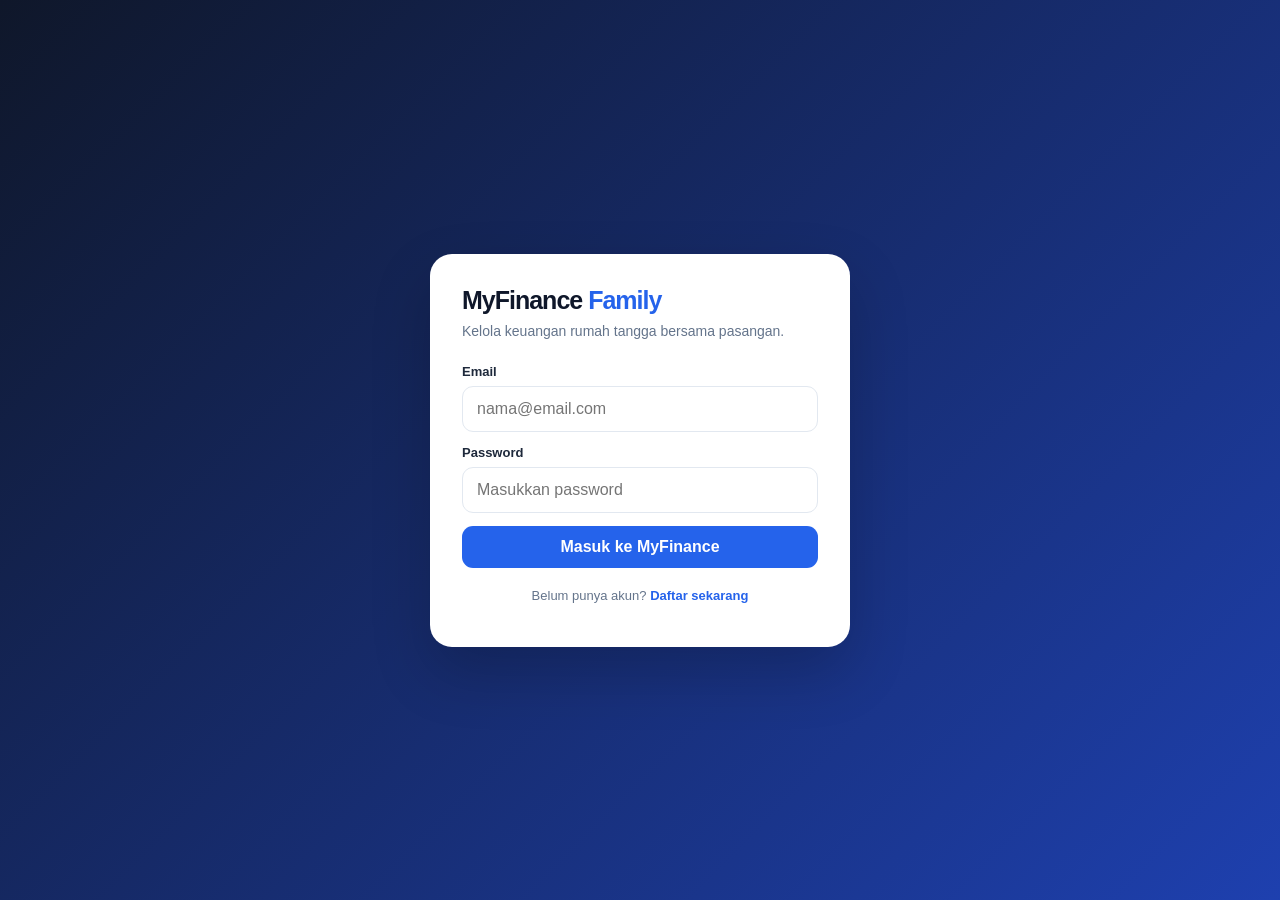
==== commit c3f4f732: "Update index.html" ====
--- a/index.html
+++ b/index.html
@@ -3,25 +3,19 @@
 <html lang="id">
 <head>
 <meta charset="UTF-8">
-<meta name="viewport" content="width=device-width, initial-scale=1.0">
+<meta name="viewport" content="width=device-width, initial-scale=1">
 <meta name="theme-color" content="#0f172a">
 <title>MyFinance Family</title>
 <style>
 :root{
-  --navy:#0f172a;
-  --blue:#2563eb;
-  --blue2:#3b82f6;
-  --bg:#f1f5f9;
-  --white:#fff;
-  --text:#1e293b;
-  --muted:#64748b;
-  --green:#16a34a;
-  --red:#dc2626;
-  --border:#e2e8f0;
+--navy:#0f172a;--blue:#2563eb;--blue2:#3b82f6;
+--bg:#f1f5f9;--white:#fff;--text:#1e293b;
+--muted:#64748b;--green:#16a34a;--red:#dc2626;
+--border:#e2e8f0;
 }
 *{box-sizing:border-box}
-body{margin:0;background:var(--bg);font-family:Inter,Arial,sans-serif;color:var(--text)}
-button,input,select,textarea{font:inherit}
+body{margin:0;background:var(--bg);font-family:Arial,sans-serif;color:var(--text)}
+button,input,select{font:inherit}
 button{cursor:pointer}
 .hidden{display:none!important}
 .auth-wrap{min-height:100vh;display:flex;align-items:center;justify-content:center;padding:20px;background:linear-gradient(135deg,#0f172a,#1e40af)}
@@ -29,24 +23,20 @@
 .brand{font-size:25px;font-weight:800;color:var(--navy);letter-spacing:-1px}
 .brand span{color:var(--blue)}
 .auth-sub{color:var(--muted);font-size:14px;margin:8px 0 25px}
-.field{margin:15px 0}
+.field{margin:13px 0}
 .field label{display:block;font-size:13px;font-weight:700;margin-bottom:7px}
-.field input,.field select,.field textarea{
- width:100%;padding:13px 14px;border:1px solid var(--border);
- border-radius:11px;outline:none;background:white;color:var(--text)
-}
-.field input:focus,.field select:focus,.field textarea:focus{border-color:var(--blue);box-shadow:0 0 0 3px #2563eb18}
+.field input,.field select{width:100%;padding:13px 14px;border:1px solid var(--border);border-radius:11px;outline:none;background:white;color:var(--text)}
+.field input:focus,.field select:focus{border-color:var(--blue);box-shadow:0 0 0 3px #2563eb18}
 .btn{border:0;border-radius:11px;padding:12px 17px;font-weight:700;transition:.2s}
 .btn-primary{background:var(--blue);color:white}
 .btn-primary:hover{background:#1d4ed8}
 .btn-light{background:#eff6ff;color:var(--blue)}
 .btn-dark{background:var(--navy);color:white}
-.btn-danger{background:#fee2e2;color:#b91c1c}
 .btn-block{width:100%}
+.btn:disabled{opacity:.6;cursor:not-allowed}
 .auth-switch{text-align:center;font-size:13px;color:var(--muted);margin-top:20px}
 .auth-switch a{color:var(--blue);font-weight:700;cursor:pointer}
 .auth-error{color:var(--red);font-size:13px;margin-top:12px}
-.app{min-height:100vh}
 .sidebar{position:fixed;left:0;top:0;bottom:0;width:250px;background:var(--navy);padding:25px 17px;color:white;z-index:10;display:flex;flex-direction:column}
 .sidebar .brand{color:white;margin:0 10px 35px}
 .sidebar .brand span{color:#60a5fa}
@@ -64,8 +54,7 @@
 .stat-label{font-size:12px;color:var(--muted);font-weight:700}
 .stat-value{font-size:24px;font-weight:800;margin-top:12px;letter-spacing:-.7px;overflow-wrap:anywhere}
 .stat-icon{width:38px;height:38px;display:grid;place-items:center;border-radius:12px;background:#eff6ff;font-size:19px;margin-bottom:14px}
-.green{color:var(--green)}
-.red{color:var(--red)}
+.green{color:var(--green)}.red{color:var(--red)}
 .section{margin-top:22px}
 .section-head{display:flex;justify-content:space-between;align-items:center;gap:12px;margin-bottom:14px}
 .section-title{font-size:16px;font-weight:800}
@@ -89,47 +78,52 @@
 .member-email{font-size:11px;color:var(--muted);margin-top:3px;overflow-wrap:anywhere}
 .invite-code{font-size:24px;letter-spacing:4px;font-weight:900;color:var(--blue);background:#eff6ff;padding:17px;border-radius:12px;text-align:center;margin:14px 0}
 .notice{padding:13px 15px;background:#eff6ff;color:#1e40af;border-radius:12px;font-size:12px;line-height:1.6;margin-bottom:15px}
-.mobile-menu{display:none}
 .toast{position:fixed;bottom:25px;right:25px;background:var(--navy);color:white;padding:14px 18px;border-radius:12px;z-index:50;font-size:13px;box-shadow:0 8px 30px #0003;max-width:90vw}
+.chat-area{padding:18px;min-height:250px;max-height:440px;overflow-y:auto;background:#f8fafc}
+.chat-bubble{max-width:85%;width:max-content;padding:12px 14px;border-radius:13px;margin-bottom:12px;font-size:13px;line-height:1.6;overflow-wrap:anywhere;white-space:pre-wrap}
+.chat-user{margin-left:auto;background:#dbeafe;color:#1e3a8a}
+.chat-bot{margin-right:auto;background:white;border:1px solid #e2e8f0;color:#1e293b}
+.chat-meta{text-align:right;font-size:10px;color:#64748b;margin-top:4px}
+.chat-input-area{padding:14px;border-top:1px solid var(--border);display:flex;gap:9px;background:white}
+.chat-input{flex:1;min-width:0;border:1px solid var(--border);border-radius:25px;padding:13px 16px;outline:none}
+.chat-send{border-radius:50%;width:46px;height:46px;padding:0}
+.preview-box{padding:16px;border-top:1px solid var(--border);background:white}
+.preview-summary{padding:14px;background:#eff6ff;border-radius:12px;margin-bottom:12px}
 .account-card{display:flex;justify-content:space-between;gap:12px;align-items:center}
 .account-name{font-weight:800;font-size:14px}
 .account-type{font-size:11px;color:var(--muted);margin-top:5px}
 .account-balance{font-weight:800;text-align:right}
 @media(max-width:1050px){.grid{grid-template-columns:repeat(2,minmax(0,1fr))}}
 @media(max-width:700px){
- .sidebar{width:100%;height:auto;bottom:auto;right:0;padding:12px 14px;position:sticky}
- .sidebar .brand{margin:0 5px 10px;font-size:21px}
- .sidebar nav{display:flex;overflow-x:auto;gap:5px}
- .nav-label,.sidebar-bottom{display:none}
- .nav-btn{white-space:nowrap;width:auto;padding:10px 12px;font-size:12px}
- .main{margin:0;padding:19px 14px 35px}
- .topbar{align-items:flex-start}
- .page-title{font-size:21px}
- .user-pill{font-size:11px}
- .grid{gap:10px}
- .card{padding:15px}
- .stat-value{font-size:19px}
- .form-grid{grid-template-columns:1fr}
- .full{grid-column:auto}
- .panel{padding:15px}
+.sidebar{width:100%;height:auto;bottom:auto;right:0;position:sticky;padding:12px 14px}
+.sidebar .brand{margin:0 5px 10px;font-size:21px}
+.sidebar nav{display:flex;overflow-x:auto;gap:5px}
+.nav-label,.sidebar-bottom{display:none}
+.nav-btn{white-space:nowrap;width:auto;padding:10px 12px;font-size:12px}
+.main{margin:0;padding:19px 14px 35px}
+.page-title{font-size:21px}
+.user-pill{font-size:11px}
+.grid{gap:10px}
+.card{padding:15px}
+.stat-value{font-size:19px}
+.form-grid{grid-template-columns:1fr}
+.full{grid-column:auto}
+.panel{padding:15px}
 }
 </style>
 </head>
 <body>
 
-<!-- LOGIN -->
 <div id="authScreen" class="auth-wrap">
  <div class="auth-card">
   <div class="brand">MyFinance<span> Family</span></div>
   <div class="auth-sub">Kelola keuangan rumah tangga bersama pasangan.</div>
-
   <div id="loginForm">
    <div class="field"><label>Email</label><input id="loginEmail" type="email" placeholder="nama@email.com" autocomplete="email"></div>
    <div class="field"><label>Password</label><input id="loginPassword" type="password" placeholder="Masukkan password" autocomplete="current-password"></div>
    <button class="btn btn-primary btn-block" onclick="login()">Masuk ke MyFinance</button>
    <div class="auth-switch">Belum punya akun? <a onclick="showRegister()">Daftar sekarang</a></div>
   </div>
-
   <div id="registerForm" class="hidden">
    <div class="field"><label>Nama lengkap</label><input id="regName" placeholder="Nama kamu"></div>
    <div class="field"><label>Email</label><input id="regEmail" type="email" placeholder="nama@email.com"></div>
@@ -141,14 +135,13 @@
  </div>
 </div>
 
-<!-- APPLICATION -->
-<div id="appScreen" class="app hidden">
+<div id="appScreen" class="hidden">
  <aside class="sidebar">
   <div class="brand">MyFinance<span> Family</span></div>
   <div class="nav-label">MENU UTAMA</div>
   <nav>
    <button class="nav-btn active" data-page="dashboard" onclick="navigate('dashboard')">▦ Dashboard</button>
-   <button class="nav-btn" data-page="transactions" onclick="navigate('transactions')">⇄ Transaksi</button>
+   <button class="nav-btn" data-page="transactions" onclick="navigate('transactions')">💬 Chat Transaksi</button>
    <button class="nav-btn" data-page="accounts" onclick="navigate('accounts')">▣ Rekening</button>
    <button class="nav-btn" data-page="family" onclick="navigate('family')">♧ Keluarga</button>
   </nav>
@@ -166,7 +159,6 @@
    <div class="user-pill" id="userPill">Pengguna</div>
   </div>
 
-  <!-- DASHBOARD -->
   <section id="page-dashboard">
    <div class="grid">
     <div class="card"><div class="stat-icon">💰</div><div class="stat-label">Total Saldo Keluarga</div><div class="stat-value" id="totalBalance">Rp0</div></div>
@@ -174,7 +166,6 @@
     <div class="card"><div class="stat-icon">📉</div><div class="stat-label">Total Pengeluaran</div><div class="stat-value red" id="totalExpense">Rp0</div></div>
     <div class="card"><div class="stat-icon">👨‍👩‍👧</div><div class="stat-label">Anggota Keluarga</div><div class="stat-value" id="memberCount">1 orang</div></div>
    </div>
-
    <div class="section">
     <div class="section-head"><div class="section-title">Transaksi Terbaru</div><button class="btn btn-light" onclick="navigate('transactions')">Lihat semua</button></div>
     <div class="panel table-wrap">
@@ -182,28 +173,49 @@
      <tbody id="recentTransactions"><tr><td colspan="5" class="empty">Memuat transaksi...</td></tr></tbody></table>
     </div>
    </div>
-
    <div class="section">
     <div class="section-head"><div class="section-title">Rekening Keluarga</div><button class="btn btn-light" onclick="navigate('accounts')">Lihat rekening</button></div>
     <div class="grid" id="dashboardAccounts"></div>
    </div>
   </section>
 
-  <!-- TRANSACTIONS -->
   <section id="page-transactions" class="hidden">
-   <div class="section-head"><div class="section-title">Catat Transaksi</div></div>
-   <div class="panel">
-    <div class="form-grid">
-     <div class="field"><label>Jenis transaksi</label><select id="txType" onchange="updateTransactionCategories()"><option value="expense">Pengeluaran</option><option value="income">Pemasukan</option></select></div>
-     <div class="field"><label>Jumlah (Rp)</label><input id="txAmount" type="number" min="1" placeholder="Contoh: 25000"></div>
-     <div class="field"><label>Keterangan</label><input id="txDescription" placeholder="Contoh: Makan siang"></div>
-     <div class="field"><label>Kategori</label><select id="txCategory"><option value="">Pilih kategori</option></select></div>
-     <div class="field"><label>Rekening</label><select id="txAccount"><option value="">Pilih rekening</option></select></div>
-     <div class="field"><label>Tanggal</label><input id="txDate" type="date"></div>
-     <div class="field full"><button class="btn btn-primary" onclick="addTransaction()">+ Simpan Transaksi</button></div>
-    </div>
-   </div>
-
+   <div class="panel" style="padding:0;overflow:hidden">
+    <div style="padding:17px 20px;background:#0f172a;color:white">
+     <div style="font-weight:800;font-size:16px">💬 Chat Keuangan Keluarga</div>
+     <div style="font-size:12px;color:#cbd5e1;margin-top:5px">Ceritakan transaksi seperti sedang chat biasa</div>
+    </div>
+    <div id="chatMessages" class="chat-area">
+     <div class="chat-bubble chat-bot">
+      Halo! 👋 Saya siap membantu mencatat keuangan keluarga.<br><br>
+      Contoh:<br>
+      • Makan siang 25 ribu<br>
+      • Beli bensin 50 ribu<br>
+      • Gaji masuk 3,5 juta<br>
+      • Belanja bulanan 450000
+     </div>
+    </div>
+    <div id="chatPreview" class="hidden preview-box">
+     <div style="font-weight:800;margin-bottom:12px">Periksa transaksi sebelum disimpan</div>
+     <div id="chatPreviewContent"></div>
+     <div class="form-grid" style="margin-top:12px">
+      <div class="field"><label>Jenis</label><select id="chatType" onchange="updateChatPreview()"><option value="expense">Pengeluaran</option><option value="income">Pemasukan</option></select></div>
+      <div class="field"><label>Nominal (Rp)</label><input id="chatAmount" type="number" min="1" oninput="updateChatSummary()"></div>
+      <div class="field"><label>Keterangan</label><input id="chatDescription"></div>
+      <div class="field"><label>Kategori</label><select id="chatCategory"></select></div>
+      <div class="field"><label>Rekening</label><select id="chatAccount"></select></div>
+      <div class="field"><label>Tanggal</label><input id="chatDate" type="date"></div>
+     </div>
+     <div style="display:flex;gap:9px;flex-wrap:wrap">
+      <button class="btn btn-primary" id="chatSaveBtn" onclick="saveChatTransaction()">✓ Simpan Transaksi</button>
+      <button class="btn btn-light" onclick="cancelChatPreview()">Batal</button>
+     </div>
+    </div>
+    <div class="chat-input-area">
+     <input id="chatInput" class="chat-input" placeholder="Contoh: Makan siang 25000" onkeydown="if(event.key==='Enter')sendChatMessage()">
+     <button class="btn btn-primary chat-send" onclick="sendChatMessage()">➤</button>
+    </div>
+   </div>
    <div class="section">
     <div class="section-head"><div class="section-title">Riwayat Transaksi Keluarga</div></div>
     <div class="panel table-wrap">
@@ -213,35 +225,26 @@
    </div>
   </section>
 
-  <!-- ACCOUNTS -->
   <section id="page-accounts" class="hidden">
    <div class="section-head"><div class="section-title">Tambah Rekening</div></div>
    <div class="panel">
     <div class="form-grid">
      <div class="field"><label>Nama rekening</label><input id="accountName" placeholder="Contoh: BCA Suami"></div>
-     <div class="field"><label>Jenis rekening</label>
-      <select id="accountType">
-       <option value="cash">Tunai</option><option value="bank">Bank</option><option value="ewallet">E-Wallet</option><option value="savings">Tabungan</option><option value="other">Lainnya</option>
-      </select>
-     </div>
+     <div class="field"><label>Jenis rekening</label><select id="accountType"><option value="cash">Tunai</option><option value="bank">Bank</option><option value="ewallet">E-Wallet</option><option value="savings">Tabungan</option><option value="other">Lainnya</option></select></div>
      <div class="field"><label>Saldo awal (Rp)</label><input id="accountBalance" type="number" placeholder="0"></div>
      <div class="field"><label>Pemilik rekening</label><select id="accountOwner"><option value="self">Saya</option><option value="spouse">Pasangan</option><option value="family">Keluarga</option></select></div>
      <div class="field full"><button class="btn btn-primary" onclick="addAccount()">+ Tambah Rekening</button></div>
     </div>
    </div>
-   <div class="section">
-    <div class="section-title" style="margin-bottom:14px">Semua Rekening</div>
-    <div class="grid" id="accountList"></div>
-   </div>
+   <div class="section"><div class="section-title" style="margin-bottom:14px">Semua Rekening</div><div class="grid" id="accountList"></div></div>
   </section>
 
-  <!-- FAMILY -->
   <section id="page-family" class="hidden">
-   <div class="notice">Semua anggota yang bergabung dalam keluarga dapat melihat saldo, rekening, dan transaksi bersama. Transaksi tetap mencatat siapa anggota yang membuatnya.</div>
+   <div class="notice">Anggota keluarga yang bergabung dapat melihat keuangan bersama. Setiap transaksi tetap mencatat anggota yang membuatnya.</div>
    <div class="grid" style="grid-template-columns:repeat(auto-fit,minmax(260px,1fr))">
     <div class="panel">
      <div class="section-title">Undang Pasangan</div>
-     <p class="page-sub">Buat kode undangan untuk menghubungkan akun pasangan ke keluarga ini.</p>
+     <p class="page-sub">Buat kode undangan untuk menghubungkan akun pasangan.</p>
      <button class="btn btn-primary btn-block" style="margin-top:15px" onclick="createInvite()">Buat Kode Undangan</button>
      <div id="inviteResult" class="hidden">
       <div class="invite-code" id="inviteCode">------</div>
@@ -267,27 +270,30 @@
 <div id="toast" class="toast hidden"></div>
 
 <script>
-const API = "https://myfinance-api.pradhamaryando28.workers.dev";
-const TOKEN_KEY = "myfinance_token";
-
-let token = localStorage.getItem(TOKEN_KEY) || "";
-let currentUser = null;
-let familyData = null;
-let accounts = [];
-let transactions = [];
-let categories = [];
-
-const $ = id => document.getElementById(id);
-const money = value => new Intl.NumberFormat("id-ID",{style:"currency",currency:"IDR",maximumFractionDigits:0}).format(Number(value)||0);
-const escapeHTML = value => String(value ?? "").replace(/[&<>"']/g,c=>({"&":"&amp;","<":"&lt;",">":"&gt;",'"':"&quot;","'":"&#039;"}[c]));
+const API="https://myfinance-api.pradhamaryando28.workers.dev";
+const TOKEN_KEY="myfinance_token";
+
+let token=localStorage.getItem(TOKEN_KEY)||"";
+let currentUser=null;
+let familyData=null;
+let accounts=[];
+let transactions=[];
+let categories=[];
+let pendingChatTransaction=null;
+let currentInviteCode="";
+
+const $=id=>document.getElementById(id);
+const money=value=>new Intl.NumberFormat("id-ID",{style:"currency",currency:"IDR",maximumFractionDigits:0}).format(Number(value)||0);
+const escapeHTML=value=>String(value??"").replace(/[&<>"']/g,c=>({"&":"&amp;","<":"&lt;",">":"&gt;",'"':"&quot;","'":"&#039;"}[c]));
 
 function toast(message){
  const el=$("toast");el.textContent=message;el.classList.remove("hidden");
- clearTimeout(window.toastTimer);window.toastTimer=setTimeout(()=>el.classList.add("hidden"),3000);
+ clearTimeout(window.toastTimer);
+ window.toastTimer=setTimeout(()=>el.classList.add("hidden"),3500);
 }
 function authError(message){$("authError").textContent=message||""}
-function showLogin(){ $("loginForm").classList.remove("hidden");$("registerForm").classList.add("hidden");authError("");}
-function showRegister(){ $("registerForm").classList.remove("hidden");$("loginForm").classList.add("hidden");authError("");}
+function showLogin(){$("loginForm").classList.remove("hidden");$("registerForm").classList.add("hidden");authError("")}
+function showRegister(){$("registerForm").classList.remove("hidden");$("loginForm").classList.add("hidden");authError("")}
 
 async function api(path,options={}){
  const headers={"Content-Type":"application/json",...(options.headers||{})};
@@ -295,12 +301,13 @@
  const response=await fetch(API+path,{...options,headers});
  let data={};
  try{data=await response.json()}catch(e){}
- if(!response.ok || data.success===false){
-  if(response.status===401){logout(false)}
+ if(!response.ok||data.success===false){
+  if(response.status===401)logout(false);
   throw new Error(data.message||data.error||"Terjadi kesalahan pada server");
  }
  return data;
 }
+
 function getData(result,key){
  if(Array.isArray(result))return result;
  if(Array.isArray(result?.[key]))return result[key];
@@ -344,17 +351,19 @@
   const me=await api("/api/me");
   currentUser=me.user||me.data?.user||me.data||me;
   $("userPill").textContent=currentUser.name||currentUser.email||"Pengguna";
-  $("txDate").value=new Date().toISOString().slice(0,10);
+  $("chatDate").value=new Date().toISOString().slice(0,10);
   await refreshAll();
  }catch(e){
-  if(token){toast(e.message)}
+  toast(e.message);
   logout(false);
  }
 }
 
 function logout(showMessage=true){
- token="";currentUser=null;localStorage.removeItem(TOKEN_KEY);
- $("appScreen").classList.add("hidden");$("authScreen").classList.remove("hidden");
+ token="";currentUser=null;
+ localStorage.removeItem(TOKEN_KEY);
+ $("appScreen").classList.add("hidden");
+ $("authScreen").classList.remove("hidden");
  if(showMessage)toast("Kamu telah keluar.");
 }
 
@@ -364,7 +373,7 @@
  document.querySelectorAll(".nav-btn[data-page]").forEach(el=>el.classList.toggle("active",el.dataset.page===page));
  const titles={
   dashboard:["Dashboard Keluarga","Ringkasan keuangan rumah tangga"],
-  transactions:["Transaksi Keluarga","Catat dan pantau pemasukan serta pengeluaran"],
+  transactions:["Chat Transaksi","Catat pemasukan dan pengeluaran dengan chat"],
   accounts:["Rekening Keluarga","Kelola seluruh rekening dan dompet"],
   family:["Anggota Keluarga","Kelola akses keuangan bersama pasangan"]
  };
@@ -374,7 +383,13 @@
 }
 
 async function refreshAll(){
- await Promise.allSettled([loadSummary(),loadAccounts(),loadTransactions(),loadFamily()]);
+ await Promise.allSettled([
+  loadSummary(),
+  loadAccounts(),
+  loadTransactions(),
+  loadCategories(),
+  loadFamily()
+ ]);
 }
 
 async function loadSummary(){
@@ -397,22 +412,46 @@
 }
 
 function renderAccounts(){
- const html=accounts.map(a=>`
+ $("accountList").innerHTML=accounts.map(a=>`
   <div class="card">
    <div class="account-card">
-    <div><div class="account-name">${escapeHTML(a.name)}</div>
-    <div class="account-type">${escapeHTML(a.account_type||a.type||"Rekening")}</div></div>
+    <div><div class="account-name">${escapeHTML(a.name)}</div><div class="account-type">${escapeHTML(a.account_type||a.type||"Rekening")}</div></div>
     <div class="account-balance">${money(a.balance??a.current_balance??a.initial_balance)}</div>
    </div>
-  </div>`).join("");
- $("accountList").innerHTML=html||'<div class="panel empty">Belum ada rekening.</div>';
+  </div>`).join("")||'<div class="panel empty">Belum ada rekening.</div>';
+
  $("dashboardAccounts").innerHTML=accounts.slice(0,4).map(a=>`
-  <div class="card"><div class="stat-label">${escapeHTML(a.name)}</div>
-  <div class="stat-value">${money(a.balance??a.current_balance??a.initial_balance)}</div></div>`).join("")||'<div class="card empty">Belum ada rekening.</div>';
+  <div class="card"><div class="stat-label">${escapeHTML(a.name)}</div><div class="stat-value">${money(a.balance??a.current_balance??a.initial_balance)}</div></div>
+ `).join("")||'<div class="card empty">Belum ada rekening.</div>';
 }
 
 function updateAccountOptions(){
- $("txAccount").innerHTML='<option value="">Pilih rekening</option>'+accounts.map(a=>`<option value="${a.id}">${escapeHTML(a.name)}</option>`).join("");
+ const options='<option value="">Pilih rekening</option>'+accounts.map(a=>`<option value="${a.id}">${escapeHTML(a.name)}</option>`).join("");
+ $("chatAccount").innerHTML=options;
+}
+
+async function addAccount(){
+ const name=$("accountName").value.trim();
+ const account_type=$("accountType").value;
+ const initial_balance=Number($("accountBalance").value)||0;
+ if(!name)return toast("Nama rekening wajib diisi.");
+ try{
+  await api("/api/accounts",{method:"POST",body:JSON.stringify({name,account_type,initial_balance})});
+  $("accountName").value="";
+  $("accountBalance").value="";
+  toast("Rekening berhasil ditambahkan.");
+  await Promise.all([loadAccounts(),loadSummary()]);
+ }catch(e){toast(e.message)}
+}
+
+async function loadCategories(){
+ try{
+  const result=await api("/api/categories");
+  categories=getData(result,"categories");
+ }catch(e){
+  categories=[];
+  console.error("Categories:",e);
+ }
 }
 
 async function loadTransactions(){
@@ -426,22 +465,19 @@
 function renderTransactions(){
  const rows=transactions.map(t=>{
   const isIncome=t.type==="income";
-  const amount=Number(t.amount)||0;
-  const date=t.transaction_date||t.date||"";
-  const person=t.created_by_name||t.user_name||t.name||"Anggota keluarga";
-  const category=t.category_name||t.category||"-";
-  const account=t.account_name||"-";
   return `<tr>
-   <td>${escapeHTML(date)}</td>
+   <td>${escapeHTML(t.transaction_date||t.date||"-")}</td>
    <td>${escapeHTML(t.description||"-")}</td>
-   <td>${escapeHTML(category)}</td>
-   <td>${escapeHTML(person)}</td>
-   <td><span class="tag ${isIncome?"tag-income":"tag-expense"}">${isIncome?"Pemasukan":"Pengeluaran"}</span></td>
-   <td class="${isIncome?"green":"red"}" style="font-weight:800">${isIncome?"+":"-"} ${money(amount)}</td>
+   <td>${escapeHTML(t.category_name||t.category||"-")}</td>
+   <td>${escapeHTML(t.account_name||"-")}</td>
+   <td>${escapeHTML(t.created_by_name||t.user_name||"Anggota keluarga")}</td>
+   <td class="${isIncome?"green":"red"}" style="font-weight:800">${isIncome?"+":"-"} ${money(t.amount)}</td>
   </tr>`;
  }).join("");
+
  $("allTransactions").innerHTML=rows||'<tr><td colspan="6" class="empty">Belum ada transaksi.</td></tr>';
- const recent=transactions.slice(0,5).map(t=>{
+
+ $("recentTransactions").innerHTML=transactions.slice(0,5).map(t=>{
   const isIncome=t.type==="income";
   return `<tr>
    <td>${escapeHTML(t.transaction_date||t.date||"-")}</td>
@@ -450,105 +486,290 @@
    <td>${escapeHTML(t.created_by_name||t.user_name||"Anggota")}</td>
    <td class="${isIncome?"green":"red"}" style="font-weight:800">${isIncome?"+":"-"} ${money(t.amount)}</td>
   </tr>`;
- }).join("");
- $("recentTransactions").innerHTML=recent||'<tr><td colspan="5" class="empty">Belum ada transaksi.</td></tr>';
-}
-
-async function addTransaction(){
- const type=$("txType").value;
- const amount=Number($("txAmount").value);
- const description=$("txDescription").value.trim();
- const category_id=$("txCategory").value;
- const account_id=$("txAccount").value;
- const transaction_date=$("txDate").value;
- if(!amount||amount<=0||!description||!account_id||!transaction_date){
-  return toast("Lengkapi jumlah, keterangan, rekening, dan tanggal.");
- }
- try{
-  await api("/api/transactions",{method:"POST",body:JSON.stringify({
-   type,amount,description,category_id:category_id?Number(category_id):null,
-   account_id:Number(account_id),transaction_date
-  })});
-  $("txAmount").value="";$("txDescription").value="";
+ }).join("")||'<tr><td colspan="5" class="empty">Belum ada transaksi.</td></tr>';
+}
+
+/* CHAT TRANSAKSI */
+
+function addChatBubble(message,sender="user"){
+ const area=$("chatMessages");
+ const bubble=document.createElement("div");
+ bubble.className="chat-bubble "+(sender==="bot"?"chat-bot":"chat-user");
+ bubble.textContent=message;
+ area.appendChild(bubble);
+
+ const meta=document.createElement("div");
+ meta.className="chat-meta";
+ meta.textContent=new Date().toLocaleTimeString("id-ID",{hour:"2-digit",minute:"2-digit"});
+ bubble.appendChild(meta);
+
+ area.scrollTop=area.scrollHeight;
+}
+
+function parseChatAmount(message){
+ const match=message.toLowerCase().match(/(\d+(?:[.,]\d+)?)\s*(juta|jt|ribu|rb|k)?/i);
+ if(!match)return 0;
+
+ let amount=Number(match[1].replace(",","."));
+ const unit=(match[2]||"").toLowerCase();
+
+ if(unit==="juta"||unit==="jt")amount*=1000000;
+ else if(unit==="ribu"||unit==="rb"||unit==="k")amount*=1000;
+
+ return Math.round(amount);
+}
+
+function detectChatType(message){
+ const text=message.toLowerCase();
+ const incomeWords=[
+  "gaji","bonus","pendapatan","pemasukan","terima uang",
+  "dapat uang","hasil usaha","transfer masuk","uang masuk",
+  "komisi","penjualan","refund"
+ ];
+ return incomeWords.some(word=>text.includes(word))?"income":"expense";
+}
+
+function detectChatCategory(message,type){
+ const text=message.toLowerCase();
+
+ const rules=type==="income"?[
+  ["gaji",["gaji","upah"]],
+  ["bonus",["bonus","thr"]],
+  ["usaha",["usaha","jualan","penjualan"]],
+  ["lain",["pendapatan","pemasukan","komisi","refund"]]
+ ]:[
+  ["makanan",["makan","sarapan","kopi","minum","restoran"]],
+  ["transportasi",["bensin","bbm","parkir","tol","ojek","grab","gojek"]],
+  ["belanja",["belanja","supermarket","sembako","sayur"]],
+  ["tagihan",["listrik","air","internet","wifi","pulsa"]],
+  ["kesehatan",["obat","dokter","rumah sakit","klinik"]],
+  ["pendidikan",["sekolah","buku","kuliah"]]
+ ];
+
+ for(const [name,words] of rules){
+  if(words.some(word=>text.includes(word))){
+   const found=categories.find(c=>
+    c.type===type&&c.name.toLowerCase().includes(name)
+   );
+   if(found)return String(found.id);
+  }
+ }
+ return "";
+}
+
+function detectChatAccount(message){
+ const text=message.toLowerCase();
+ const found=accounts.find(a=>text.includes(String(a.name).toLowerCase()));
+ return found?String(found.id):(accounts.length===1?String(accounts[0].id):"");
+}
+
+function detectChatDescription(message){
+ return message
+  .replace(/\b\d+(?:[.,]\d+)?\s*(juta|jt|ribu|rb|k)?\b/gi,"")
+  .replace(/\b(rp|rupiah)\b/gi,"")
+  .replace(/\b(masuk|diterima|pemasukan|pengeluaran)\b/gi,"")
+  .replace(/\s+/g," ")
+  .trim();
+}
+
+function fillChatCategories(type,selected){
+ const filtered=categories.filter(c=>c.type===type);
+ $("chatCategory").innerHTML='<option value="">Pilih kategori</option>'+
+  filtered.map(c=>`<option value="${c.id}">${escapeHTML(c.name)}</option>`).join("");
+ $("chatCategory").value=selected||"";
+}
+
+function updateChatSummary(){
+ const type=$("chatType").value;
+ const amount=Number($("chatAmount").value)||0;
+ $("chatPreviewContent").innerHTML=`
+  <div class="preview-summary">
+   <div style="font-size:11px;color:#64748b">Nominal transaksi</div>
+   <div style="font-size:22px;font-weight:800;color:${type==="income"?"#16a34a":"#dc2626"}">
+    ${type==="income"?"+":"-"} ${money(amount)}
+   </div>
+  </div>`;
+}
+
+function updateChatPreview(){
+ const oldCategory=$("chatCategory").value;
+ fillChatCategories($("chatType").value,oldCategory);
+ updateChatSummary();
+}
+
+function sendChatMessage(){
+ const message=$("chatInput").value.trim();
+ if(!message)return;
+
+ if(pendingChatTransaction){
+  return toast("Selesaikan atau batalkan konfirmasi transaksi sebelumnya.");
+ }
+
+ addChatBubble(message,"user");
+ $("chatInput").value="";
+
+ const text=message.toLowerCase();
+
+ if(/\b(transfer|pindah saldo|kirim saldo)\b/i.test(text)){
+  addChatBubble("Pesan ini tampaknya merupakan transfer antar-rekening. Fitur transfer khusus belum diaktifkan. Saya tidak menyimpannya sebagai pemasukan atau pengeluaran.");
+  return;
+ }
+
+ const amount=parseChatAmount(message);
+ if(!amount||amount<=0){
+  addChatBubble("Saya belum menemukan nominal transaksi. Contoh: Makan siang 25000 atau Gaji 3,5 juta.");
+  return;
+ }
+
+ const type=detectChatType(message);
+ const categoryId=detectChatCategory(message,type);
+ const accountId=detectChatAccount(message);
+ const description=detectChatDescription(message)||message;
+
+ pendingChatTransaction={message};
+
+ $("chatType").value=type;
+ $("chatAmount").value=amount;
+ $("chatDescription").value=description;
+ $("chatDate").value=new Date().toISOString().slice(0,10);
+
+ fillChatCategories(type,categoryId);
+ updateAccountOptions();
+ $("chatAccount").value=accountId;
+
+ updateChatSummary();
+ $("chatPreview").classList.remove("hidden");
+ $("chatPreview").scrollIntoView({behavior:"smooth",block:"nearest"});
+
+ addChatBubble(
+  "Saya membaca pesanmu sebagai "+(type==="income"?"PEMASUKAN":"PENGELUARAN")+
+  " sebesar "+money(amount)+". Periksa kategori dan rekening, lalu tekan Simpan Transaksi."
+ );
+}
+
+function cancelChatPreview(){
+ pendingChatTransaction=null;
+ $("chatPreview").classList.add("hidden");
+ addChatBubble("Konfirmasi dibatalkan. Belum ada transaksi yang disimpan.");
+}
+
+async function saveChatTransaction(){
+ if(!pendingChatTransaction)return;
+
+ const type=$("chatType").value;
+ const amount=Number($("chatAmount").value);
+ const description=$("chatDescription").value.trim();
+ const category_id=$("chatCategory").value;
+ const account_id=$("chatAccount").value;
+ const transaction_date=$("chatDate").value;
+
+ if(!amount||amount<=0)return toast("Nominal transaksi tidak valid.");
+ if(!description)return toast("Keterangan wajib diisi.");
+ if(!account_id)return toast("Pilih rekening terlebih dahulu.");
+ if(!transaction_date)return toast("Tanggal transaksi wajib diisi.");
+
+ const button=$("chatSaveBtn");
+ button.disabled=true;
+ button.textContent="Menyimpan...";
+
+ try{
+  await api("/api/transactions",{
+   method:"POST",
+   body:JSON.stringify({
+    type,
+    amount,
+    description,
+    category_id:category_id?Number(category_id):null,
+    account_id:Number(account_id),
+    transaction_date
+   })
+  });
+
+  addChatBubble(
+   "✓ Transaksi berhasil disimpan!\n"+
+   (type==="income"?"+":"-")+money(amount)+"\n"+
+   description
+  ,"bot");
+
+  pendingChatTransaction=null;
+  $("chatPreview").classList.add("hidden");
   toast("Transaksi berhasil disimpan.");
+
   await Promise.all([loadSummary(),loadAccounts(),loadTransactions()]);
- }catch(e){toast(e.message)}
-}
-
-async function addAccount(){
- const name=$("accountName").value.trim();
- const account_type=$("accountType").value;
- const initial_balance=Number($("accountBalance").value)||0;
- if(!name)return toast("Nama rekening wajib diisi.");
- try{
-  await api("/api/accounts",{method:"POST",body:JSON.stringify({name,account_type,initial_balance})});
-  $("accountName").value="";$("accountBalance").value="";
-  toast("Rekening berhasil ditambahkan.");
-  await Promise.all([loadAccounts(),loadSummary()]);
- }catch(e){toast(e.message)}
-}
-
-async function loadCategories(){
- try{
-  const result=await api("/api/categories");
-  categories=getData(result,"categories");
-  updateTransactionCategories();
  }catch(e){
-  categories=[];
-  updateTransactionCategories();
- }
-}
-function updateTransactionCategories(){
- const type=$("txType").value;
- const filtered=categories.filter(c=>c.type===type);
- $("txCategory").innerHTML='<option value="">Pilih kategori</option>'+filtered.map(c=>`<option value="${c.id}">${escapeHTML(c.name)}</option>`).join("");
-}
+  toast(e.message);
+ }finally{
+  button.disabled=false;
+  button.textContent="✓ Simpan Transaksi";
+ }
+}
+
+/* FITUR KELUARGA */
 
 async function loadFamily(){
  try{
   const result=await api("/api/family");
   familyData=result.family||result.data?.family||result.data||result;
-  const members=getData(result,"members").length?getData(result,"members"):getData(familyData,"members");
+
+  const members=getData(result,"members").length?
+   getData(result,"members"):getData(familyData,"members");
+
   $("memberCount").textContent=(members.length||1)+" orang";
+
   $("familyMembers").innerHTML=members.map(m=>`
    <div class="member">
     <div class="member-info">
      <div class="member-avatar">${escapeHTML((m.name||m.email||"?").charAt(0).toUpperCase())}</div>
-     <div><div class="member-name">${escapeHTML(m.name||"Anggota keluarga")}</div>
-     <div class="member-email">${escapeHTML(m.email||"")}</div></div>
+     <div>
+      <div class="member-name">${escapeHTML(m.name||"Anggota keluarga")}</div>
+      <div class="member-email">${escapeHTML(m.email||"")}</div>
+     </div>
     </div>
     <span class="tag ${m.role==="admin"?"tag-income":"tag-expense"}">${escapeHTML(m.role||"member")}</span>
-   </div>`).join("")||'<div class="empty">Belum ada anggota yang bergabung.</div>';
+   </div>
+  `).join("")||'<div class="empty">Belum ada anggota keluarga.</div>';
  }catch(e){
-  $("familyMembers").innerHTML='<div class="empty">Data keluarga belum tersedia. Pastikan Worker API sudah diperbarui.</div>';
+  $("familyMembers").innerHTML='<div class="empty">Data keluarga belum tersedia. Periksa Worker API.</div>';
   console.error("Family:",e);
  }
 }
 
 async function createInvite(){
  try{
-  const result=await api("/api/family/invite",{method:"POST",body:JSON.stringify({})});
+  const result=await api("/api/family/invite",{
+   method:"POST",
+   body:JSON.stringify({})
+  });
+
   const code=result.code||result.invite_code||result.data?.code||result.data?.invite_code;
-  if(!code)throw new Error("Kode undangan tidak ditemukan dari server.");
+  if(!code)throw new Error("Kode undangan tidak ditemukan.");
+
+  currentInviteCode=code;
   $("inviteCode").textContent=code;
-  $("inviteExpiry").textContent=result.expires_at?"Berlaku sampai: "+result.expires_at:"Gunakan kode ini untuk mengundang pasangan.";
+  $("inviteExpiry").textContent=result.expires_at?
+   "Berlaku sampai: "+result.expires_at:"Gunakan kode ini untuk mengundang pasangan.";
   $("inviteResult").classList.remove("hidden");
-  window.currentInviteCode=code;
  }catch(e){toast(e.message)}
 }
 
 async function copyInvite(){
- if(!window.currentInviteCode)return;
- try{await navigator.clipboard.writeText(window.currentInviteCode);toast("Kode undangan berhasil disalin.");}
- catch(e){toast("Tidak dapat menyalin kode. Silakan salin manual.")}
+ if(!currentInviteCode)return;
+ try{
+  await navigator.clipboard.writeText(currentInviteCode);
+  toast("Kode undangan berhasil disalin.");
+ }catch(e){toast("Silakan salin kode secara manual.")}
 }
 
 async function joinFamily(){
  const code=$("joinCode").value.trim();
- if(!code)return toast("Masukkan kode undangan terlebih dahulu.");
- if(!confirm("Gabung ke keluarga ini? Data keuangan lama akan mengikuti kebijakan penggabungan yang diterapkan server."))return;
- try{
-  await api("/api/family/join",{method:"POST",body:JSON.stringify({code})});
+ if(!code)return toast("Masukkan kode undangan.");
+ if(!confirm("Gabung ke keluarga ini? Pastikan kamu memahami bagaimana data lama akan digabung oleh server."))return;
+
+ try{
+  await api("/api/family/join",{
+   method:"POST",
+   body:JSON.stringify({code})
+  });
   $("joinCode").value="";
   toast("Berhasil bergabung dengan keluarga.");
   await refreshAll();
@@ -556,14 +777,11 @@
  }catch(e){toast(e.message)}
 }
 
-async function boot(){
- if(!token)return;
- await startApp();
-}
+/* MULAI APLIKASI */
 
 (async()=>{
  if(token){
-  await boot();
+  await startApp();
  }else{
   $("authScreen").classList.remove("hidden");
  }
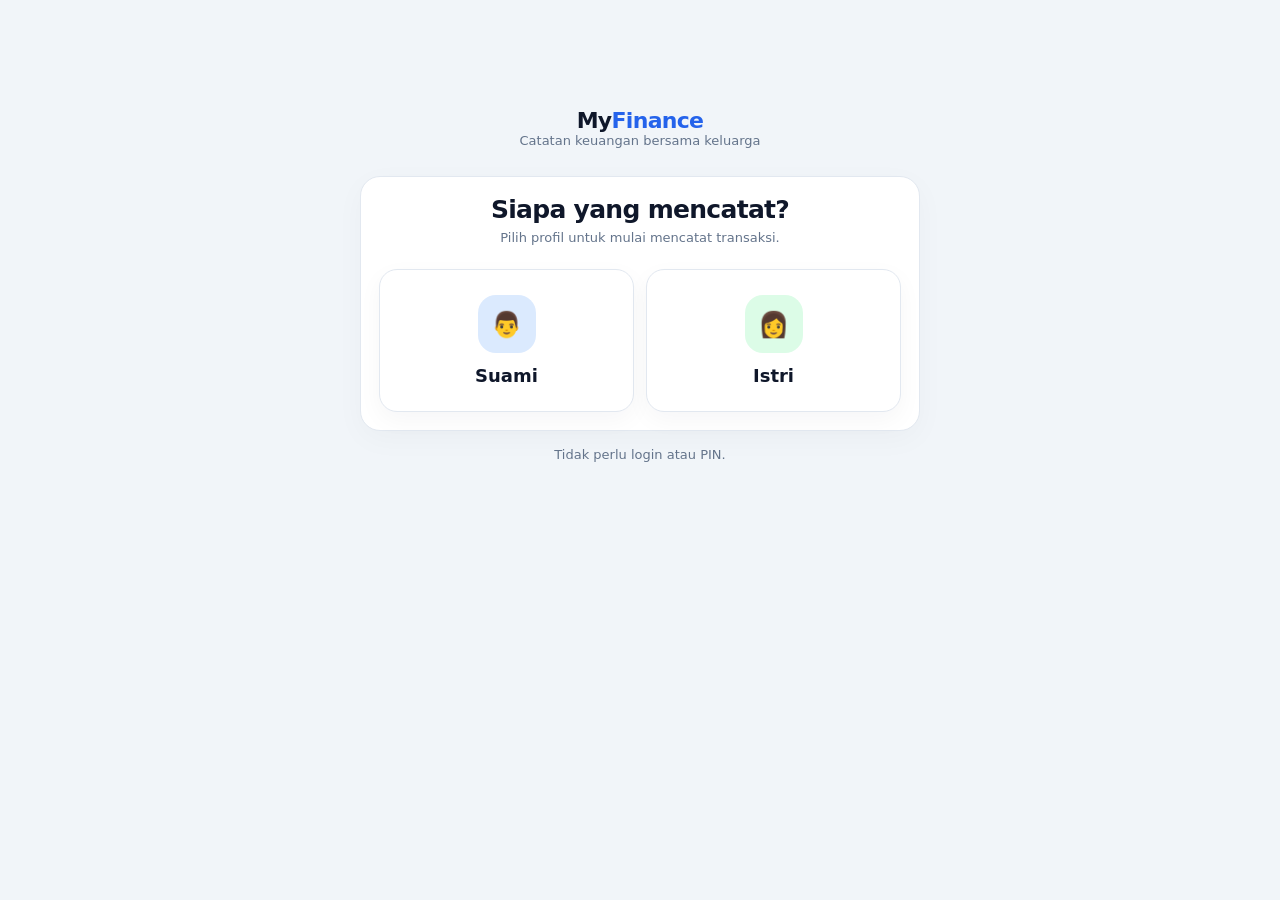
==== commit 408ec3fd: "Update index.html" ====
--- a/index.html
+++ b/index.html
@@ -1,791 +1,258 @@
-
 <!DOCTYPE html>
 <html lang="id">
 <head>
 <meta charset="UTF-8">
-<meta name="viewport" content="width=device-width, initial-scale=1">
+<meta name="viewport" content="width=device-width, initial-scale=1.0">
 <meta name="theme-color" content="#0f172a">
 <title>MyFinance Family</title>
 <style>
-:root{
---navy:#0f172a;--blue:#2563eb;--blue2:#3b82f6;
---bg:#f1f5f9;--white:#fff;--text:#1e293b;
---muted:#64748b;--green:#16a34a;--red:#dc2626;
---border:#e2e8f0;
-}
-*{box-sizing:border-box}
-body{margin:0;background:var(--bg);font-family:Arial,sans-serif;color:var(--text)}
-button,input,select{font:inherit}
-button{cursor:pointer}
+:root{--bg:#f1f5f9;--panel:#fff;--ink:#0f172a;--muted:#64748b;--blue:#2563eb;--line:#e2e8f0;--green:#16a34a;--red:#dc2626}
+*{box-sizing:border-box}body{margin:0;background:var(--bg);color:var(--ink);font-family:Inter,system-ui,-apple-system,Segoe UI,sans-serif}
+button,input,select{font:inherit}button{cursor:pointer;border:0}
+.app{max-width:920px;margin:auto;min-height:100vh;padding:18px}
+.top{display:flex;align-items:center;justify-content:space-between;gap:12px;margin:8px 0 18px}
+.brand{font-size:22px;font-weight:850;letter-spacing:-.7px}.brand span{color:var(--blue)}
+.small{color:var(--muted);font-size:13px}.profile-pill{background:#dbeafe;color:#1d4ed8;padding:8px 12px;border-radius:99px;font-weight:750}
+.panel{background:var(--panel);border:1px solid var(--line);border-radius:20px;padding:18px;box-shadow:0 8px 30px #0f172a08;margin-bottom:16px}
+h1,h2,h3,p{margin-top:0}h1{font-size:25px;letter-spacing:-.7px;margin-bottom:6px}h2{font-size:17px;margin-bottom:14px}
+.profile-screen{max-width:560px;margin:10vh auto 0;text-align:center}.profiles{display:grid;grid-template-columns:1fr 1fr;gap:12px;margin-top:24px}
+.profile-btn{background:#fff;border:1px solid var(--line);border-radius:18px;padding:25px 12px;color:var(--ink);font-weight:800;font-size:18px;box-shadow:0 8px 24px #0f172a0a}
+.profile-btn:hover{border-color:var(--blue);transform:translateY(-2px)}.avatar{display:grid;place-items:center;width:58px;height:58px;border-radius:18px;background:#dbeafe;color:#1d4ed8;margin:0 auto 12px;font-size:25px}
+.avatar.wife{background:#dcfce7;color:#15803d}
+.stats{display:grid;grid-template-columns:repeat(3,1fr);gap:10px}.stat{padding:14px;border-radius:15px;background:#f8fafc;border:1px solid var(--line)}.stat label{display:block;color:var(--muted);font-size:12px;margin-bottom:8px}.stat strong{font-size:clamp(14px,2.5vw,20px);overflow-wrap:anywhere}
+.chat{height:340px;overflow:auto;background:#f8fafc;border:1px solid var(--line);border-radius:16px;padding:14px;display:flex;flex-direction:column;gap:10px}
+.bubble{max-width:88%;padding:11px 13px;border-radius:15px;line-height:1.45;font-size:14px;white-space:pre-wrap;overflow-wrap:anywhere}
+.mine{align-self:flex-end;background:#dbeafe;border-bottom-right-radius:5px}.bot{align-self:flex-start;background:#fff;border:1px solid var(--line);border-bottom-left-radius:5px}
+.chat-form{display:flex;gap:9px;margin-top:12px}.chat-form input{flex:1;min-width:0;border:1px solid var(--line);border-radius:13px;padding:13px;background:#fff;outline:none}.chat-form input:focus{border-color:var(--blue)}
+.primary{background:var(--blue);color:#fff;padding:12px 17px;border-radius:13px;font-weight:750}.secondary{background:#e2e8f0;color:#0f172a;padding:10px 14px;border-radius:12px;font-weight:700}
+.hint{font-size:12px;color:var(--muted);margin:10px 2px 0}.confirm{border:1px solid #bfdbfe;background:#eff6ff;border-radius:16px;padding:15px;margin-top:13px}
+.confirm-grid{display:grid;grid-template-columns:1fr 1fr;gap:10px;margin:12px 0}.field label{display:block;color:#475569;font-size:12px;margin-bottom:5px}.field input,.field select{width:100%;padding:10px;border:1px solid #cbd5e1;border-radius:10px;background:white;color:var(--ink)}
+.actions{display:flex;gap:8px;flex-wrap:wrap}.transaction{display:flex;justify-content:space-between;gap:10px;padding:12px 0;border-bottom:1px solid var(--line)}.transaction:last-child{border:0}.amount.income{color:var(--green);font-weight:800}.amount.expense{color:var(--red);font-weight:800}
+.empty{text-align:center;color:var(--muted);padding:25px 8px;font-size:14px}.error{color:var(--red);font-size:13px;margin-top:10px}
 .hidden{display:none!important}
-.auth-wrap{min-height:100vh;display:flex;align-items:center;justify-content:center;padding:20px;background:linear-gradient(135deg,#0f172a,#1e40af)}
-.auth-card{background:white;width:100%;max-width:420px;padding:32px;border-radius:22px;box-shadow:0 25px 60px #0003}
-.brand{font-size:25px;font-weight:800;color:var(--navy);letter-spacing:-1px}
-.brand span{color:var(--blue)}
-.auth-sub{color:var(--muted);font-size:14px;margin:8px 0 25px}
-.field{margin:13px 0}
-.field label{display:block;font-size:13px;font-weight:700;margin-bottom:7px}
-.field input,.field select{width:100%;padding:13px 14px;border:1px solid var(--border);border-radius:11px;outline:none;background:white;color:var(--text)}
-.field input:focus,.field select:focus{border-color:var(--blue);box-shadow:0 0 0 3px #2563eb18}
-.btn{border:0;border-radius:11px;padding:12px 17px;font-weight:700;transition:.2s}
-.btn-primary{background:var(--blue);color:white}
-.btn-primary:hover{background:#1d4ed8}
-.btn-light{background:#eff6ff;color:var(--blue)}
-.btn-dark{background:var(--navy);color:white}
-.btn-block{width:100%}
-.btn:disabled{opacity:.6;cursor:not-allowed}
-.auth-switch{text-align:center;font-size:13px;color:var(--muted);margin-top:20px}
-.auth-switch a{color:var(--blue);font-weight:700;cursor:pointer}
-.auth-error{color:var(--red);font-size:13px;margin-top:12px}
-.sidebar{position:fixed;left:0;top:0;bottom:0;width:250px;background:var(--navy);padding:25px 17px;color:white;z-index:10;display:flex;flex-direction:column}
-.sidebar .brand{color:white;margin:0 10px 35px}
-.sidebar .brand span{color:#60a5fa}
-.nav-label{font-size:10px;color:#94a3b8;font-weight:800;letter-spacing:1.5px;margin:15px 12px 10px}
-.nav-btn{width:100%;display:flex;align-items:center;gap:12px;padding:13px 14px;border:0;background:transparent;color:#cbd5e1;border-radius:11px;text-align:left;margin:3px 0;font-weight:600}
-.nav-btn:hover,.nav-btn.active{background:#ffffff18;color:white}
-.sidebar-bottom{margin-top:auto;border-top:1px solid #ffffff20;padding-top:15px}
-.main{margin-left:250px;padding:28px;max-width:1600px}
-.topbar{display:flex;justify-content:space-between;align-items:center;margin-bottom:25px;gap:15px}
-.page-title{font-size:25px;font-weight:800;letter-spacing:-.7px}
-.page-sub{font-size:13px;color:var(--muted);margin-top:5px}
-.user-pill{background:white;border:1px solid var(--border);border-radius:30px;padding:9px 14px;font-size:13px;font-weight:700}
-.grid{display:grid;grid-template-columns:repeat(4,minmax(0,1fr));gap:16px}
-.card{background:white;border:1px solid var(--border);border-radius:17px;padding:20px;box-shadow:0 3px 12px #0f172a05}
-.stat-label{font-size:12px;color:var(--muted);font-weight:700}
-.stat-value{font-size:24px;font-weight:800;margin-top:12px;letter-spacing:-.7px;overflow-wrap:anywhere}
-.stat-icon{width:38px;height:38px;display:grid;place-items:center;border-radius:12px;background:#eff6ff;font-size:19px;margin-bottom:14px}
-.green{color:var(--green)}.red{color:var(--red)}
-.section{margin-top:22px}
-.section-head{display:flex;justify-content:space-between;align-items:center;gap:12px;margin-bottom:14px}
-.section-title{font-size:16px;font-weight:800}
-.panel{background:white;border:1px solid var(--border);border-radius:17px;padding:20px}
-.table-wrap{overflow-x:auto}
-table{width:100%;border-collapse:collapse;min-width:570px}
-th{text-align:left;font-size:11px;color:var(--muted);padding:12px;border-bottom:1px solid var(--border)}
-td{padding:14px 12px;border-bottom:1px solid #f1f5f9;font-size:13px}
-tr:last-child td{border-bottom:0}
-.tag{display:inline-block;padding:5px 9px;border-radius:20px;font-size:11px;font-weight:800}
-.tag-income{background:#dcfce7;color:#15803d}
-.tag-expense{background:#fee2e2;color:#b91c1c}
-.form-grid{display:grid;grid-template-columns:repeat(2,minmax(0,1fr));gap:0 15px}
-.full{grid-column:1/-1}
-.empty{text-align:center;color:var(--muted);padding:35px 10px;font-size:13px}
-.member-list{display:grid;gap:10px}
-.member{display:flex;justify-content:space-between;align-items:center;padding:13px;border:1px solid var(--border);border-radius:12px;gap:10px}
-.member-avatar{width:38px;height:38px;border-radius:50%;display:grid;place-items:center;background:#dbeafe;color:#1d4ed8;font-weight:800}
-.member-info{display:flex;align-items:center;gap:11px;min-width:0}
-.member-name{font-size:13px;font-weight:800}
-.member-email{font-size:11px;color:var(--muted);margin-top:3px;overflow-wrap:anywhere}
-.invite-code{font-size:24px;letter-spacing:4px;font-weight:900;color:var(--blue);background:#eff6ff;padding:17px;border-radius:12px;text-align:center;margin:14px 0}
-.notice{padding:13px 15px;background:#eff6ff;color:#1e40af;border-radius:12px;font-size:12px;line-height:1.6;margin-bottom:15px}
-.toast{position:fixed;bottom:25px;right:25px;background:var(--navy);color:white;padding:14px 18px;border-radius:12px;z-index:50;font-size:13px;box-shadow:0 8px 30px #0003;max-width:90vw}
-.chat-area{padding:18px;min-height:250px;max-height:440px;overflow-y:auto;background:#f8fafc}
-.chat-bubble{max-width:85%;width:max-content;padding:12px 14px;border-radius:13px;margin-bottom:12px;font-size:13px;line-height:1.6;overflow-wrap:anywhere;white-space:pre-wrap}
-.chat-user{margin-left:auto;background:#dbeafe;color:#1e3a8a}
-.chat-bot{margin-right:auto;background:white;border:1px solid #e2e8f0;color:#1e293b}
-.chat-meta{text-align:right;font-size:10px;color:#64748b;margin-top:4px}
-.chat-input-area{padding:14px;border-top:1px solid var(--border);display:flex;gap:9px;background:white}
-.chat-input{flex:1;min-width:0;border:1px solid var(--border);border-radius:25px;padding:13px 16px;outline:none}
-.chat-send{border-radius:50%;width:46px;height:46px;padding:0}
-.preview-box{padding:16px;border-top:1px solid var(--border);background:white}
-.preview-summary{padding:14px;background:#eff6ff;border-radius:12px;margin-bottom:12px}
-.account-card{display:flex;justify-content:space-between;gap:12px;align-items:center}
-.account-name{font-weight:800;font-size:14px}
-.account-type{font-size:11px;color:var(--muted);margin-top:5px}
-.account-balance{font-weight:800;text-align:right}
-@media(max-width:1050px){.grid{grid-template-columns:repeat(2,minmax(0,1fr))}}
-@media(max-width:700px){
-.sidebar{width:100%;height:auto;bottom:auto;right:0;position:sticky;padding:12px 14px}
-.sidebar .brand{margin:0 5px 10px;font-size:21px}
-.sidebar nav{display:flex;overflow-x:auto;gap:5px}
-.nav-label,.sidebar-bottom{display:none}
-.nav-btn{white-space:nowrap;width:auto;padding:10px 12px;font-size:12px}
-.main{margin:0;padding:19px 14px 35px}
-.page-title{font-size:21px}
-.user-pill{font-size:11px}
-.grid{gap:10px}
-.card{padding:15px}
-.stat-value{font-size:19px}
-.form-grid{grid-template-columns:1fr}
-.full{grid-column:auto}
-.panel{padding:15px}
-}
+@media(max-width:560px){.app{padding:13px}.panel{padding:15px;border-radius:17px}.stats{grid-template-columns:1fr 1fr}.stat:last-child{grid-column:span 2}.chat{height:40vh;min-height:270px}.chat-form{flex-wrap:wrap}.chat-form input{flex-basis:100%}.chat-form button{width:100%}.confirm-grid{grid-template-columns:1fr 1fr}}
 </style>
 </head>
 <body>
-
-<div id="authScreen" class="auth-wrap">
- <div class="auth-card">
-  <div class="brand">MyFinance<span> Family</span></div>
-  <div class="auth-sub">Kelola keuangan rumah tangga bersama pasangan.</div>
-  <div id="loginForm">
-   <div class="field"><label>Email</label><input id="loginEmail" type="email" placeholder="nama@email.com" autocomplete="email"></div>
-   <div class="field"><label>Password</label><input id="loginPassword" type="password" placeholder="Masukkan password" autocomplete="current-password"></div>
-   <button class="btn btn-primary btn-block" onclick="login()">Masuk ke MyFinance</button>
-   <div class="auth-switch">Belum punya akun? <a onclick="showRegister()">Daftar sekarang</a></div>
-  </div>
-  <div id="registerForm" class="hidden">
-   <div class="field"><label>Nama lengkap</label><input id="regName" placeholder="Nama kamu"></div>
-   <div class="field"><label>Email</label><input id="regEmail" type="email" placeholder="nama@email.com"></div>
-   <div class="field"><label>Password</label><input id="regPassword" type="password" placeholder="Buat password"></div>
-   <button class="btn btn-primary btn-block" onclick="register()">Buat akun</button>
-   <div class="auth-switch">Sudah punya akun? <a onclick="showLogin()">Login</a></div>
-  </div>
-  <div id="authError" class="auth-error"></div>
- </div>
+<div class="app">
+  <section id="profileScreen" class="profile-screen">
+    <div class="brand">My<span>Finance</span></div>
+    <p class="small">Catatan keuangan bersama keluarga</p>
+    <div class="panel" style="margin-top:28px">
+      <h1>Siapa yang mencatat?</h1>
+      <p class="small">Pilih profil untuk mulai mencatat transaksi.</p>
+      <div class="profiles">
+        <button class="profile-btn" onclick="chooseProfile('Suami')"><div class="avatar">👨</div>Suami</button>
+        <button class="profile-btn" onclick="chooseProfile('Istri')"><div class="avatar wife">👩</div>Istri</button>
+      </div>
+    </div>
+    <p class="small">Tidak perlu login atau PIN.</p>
+    <div id="startError" class="error"></div>
+  </section>
+
+  <main id="mainScreen" class="hidden">
+    <header class="top">
+      <div><div class="brand">My<span>Finance</span></div><div class="small">Keuangan keluarga</div></div>
+      <div style="display:flex;align-items:center;gap:8px">
+        <span id="profileLabel" class="profile-pill"></span>
+        <button class="secondary" onclick="switchProfile()">Ganti</button>
+      </div>
+    </header>
+
+    <section class="panel">
+      <h2>Ringkasan keuangan keluarga</h2>
+      <div class="stats">
+        <div class="stat"><label>Saldo saat ini</label><strong id="balance">Rp0</strong></div>
+        <div class="stat"><label>Total pemasukan</label><strong id="income">Rp0</strong></div>
+        <div class="stat"><label>Total pengeluaran</label><strong id="expense">Rp0</strong></div>
+      </div>
+    </section>
+
+    <section class="panel">
+      <h2>Chat transaksi</h2>
+      <div id="chat" class="chat">
+        <div class="bubble bot">Halo! Tulis transaksi seperti:<br>• Makan siang 25000<br>• Beli bensin 50 ribu<br>• Gaji masuk 3,5 juta<br><br>Transaksi akan dikonfirmasi sebelum disimpan.</div>
+      </div>
+      <form class="chat-form" id="chatForm">
+        <input id="messageInput" autocomplete="off" placeholder="Contoh: Makan siang 25 ribu..." required>
+        <button class="primary" type="submit">Kirim</button>
+      </form>
+      <div class="hint">Contoh nominal: 25000, 25 ribu, 1,5 juta. Transfer antar rekening belum didukung.</div>
+      <div id="confirmArea"></div>
+      <div id="chatError" class="error"></div>
+    </section>
+
+    <section class="panel">
+      <div style="display:flex;justify-content:space-between;align-items:center;gap:10px">
+        <h2 style="margin:0">Riwayat transaksi keluarga</h2>
+        <button class="secondary" onclick="loadAll()">Muat ulang</button>
+      </div>
+      <div id="history"><div class="empty">Memuat transaksi...</div></div>
+    </section>
+    <p class="small" style="text-align:center">MyFinance Family · Data tersimpan di Cloudflare D1</p>
+  </main>
 </div>
 
-<div id="appScreen" class="hidden">
- <aside class="sidebar">
-  <div class="brand">MyFinance<span> Family</span></div>
-  <div class="nav-label">MENU UTAMA</div>
-  <nav>
-   <button class="nav-btn active" data-page="dashboard" onclick="navigate('dashboard')">▦ Dashboard</button>
-   <button class="nav-btn" data-page="transactions" onclick="navigate('transactions')">💬 Chat Transaksi</button>
-   <button class="nav-btn" data-page="accounts" onclick="navigate('accounts')">▣ Rekening</button>
-   <button class="nav-btn" data-page="family" onclick="navigate('family')">♧ Keluarga</button>
-  </nav>
-  <div class="sidebar-bottom">
-   <button class="nav-btn" onclick="logout()">↪ Keluar</button>
-  </div>
- </aside>
-
- <main class="main">
-  <div class="topbar">
-   <div>
-    <div class="page-title" id="pageTitle">Dashboard Keluarga</div>
-    <div class="page-sub" id="pageSubtitle">Ringkasan keuangan rumah tangga</div>
-   </div>
-   <div class="user-pill" id="userPill">Pengguna</div>
-  </div>
-
-  <section id="page-dashboard">
-   <div class="grid">
-    <div class="card"><div class="stat-icon">💰</div><div class="stat-label">Total Saldo Keluarga</div><div class="stat-value" id="totalBalance">Rp0</div></div>
-    <div class="card"><div class="stat-icon">📈</div><div class="stat-label">Total Pemasukan</div><div class="stat-value green" id="totalIncome">Rp0</div></div>
-    <div class="card"><div class="stat-icon">📉</div><div class="stat-label">Total Pengeluaran</div><div class="stat-value red" id="totalExpense">Rp0</div></div>
-    <div class="card"><div class="stat-icon">👨‍👩‍👧</div><div class="stat-label">Anggota Keluarga</div><div class="stat-value" id="memberCount">1 orang</div></div>
-   </div>
-   <div class="section">
-    <div class="section-head"><div class="section-title">Transaksi Terbaru</div><button class="btn btn-light" onclick="navigate('transactions')">Lihat semua</button></div>
-    <div class="panel table-wrap">
-     <table><thead><tr><th>TANGGAL</th><th>KETERANGAN</th><th>KATEGORI</th><th>ANGGOTA</th><th>JUMLAH</th></tr></thead>
-     <tbody id="recentTransactions"><tr><td colspan="5" class="empty">Memuat transaksi...</td></tr></tbody></table>
-    </div>
-   </div>
-   <div class="section">
-    <div class="section-head"><div class="section-title">Rekening Keluarga</div><button class="btn btn-light" onclick="navigate('accounts')">Lihat rekening</button></div>
-    <div class="grid" id="dashboardAccounts"></div>
-   </div>
-  </section>
-
-  <section id="page-transactions" class="hidden">
-   <div class="panel" style="padding:0;overflow:hidden">
-    <div style="padding:17px 20px;background:#0f172a;color:white">
-     <div style="font-weight:800;font-size:16px">💬 Chat Keuangan Keluarga</div>
-     <div style="font-size:12px;color:#cbd5e1;margin-top:5px">Ceritakan transaksi seperti sedang chat biasa</div>
-    </div>
-    <div id="chatMessages" class="chat-area">
-     <div class="chat-bubble chat-bot">
-      Halo! 👋 Saya siap membantu mencatat keuangan keluarga.<br><br>
-      Contoh:<br>
-      • Makan siang 25 ribu<br>
-      • Beli bensin 50 ribu<br>
-      • Gaji masuk 3,5 juta<br>
-      • Belanja bulanan 450000
-     </div>
-    </div>
-    <div id="chatPreview" class="hidden preview-box">
-     <div style="font-weight:800;margin-bottom:12px">Periksa transaksi sebelum disimpan</div>
-     <div id="chatPreviewContent"></div>
-     <div class="form-grid" style="margin-top:12px">
-      <div class="field"><label>Jenis</label><select id="chatType" onchange="updateChatPreview()"><option value="expense">Pengeluaran</option><option value="income">Pemasukan</option></select></div>
-      <div class="field"><label>Nominal (Rp)</label><input id="chatAmount" type="number" min="1" oninput="updateChatSummary()"></div>
-      <div class="field"><label>Keterangan</label><input id="chatDescription"></div>
-      <div class="field"><label>Kategori</label><select id="chatCategory"></select></div>
-      <div class="field"><label>Rekening</label><select id="chatAccount"></select></div>
-      <div class="field"><label>Tanggal</label><input id="chatDate" type="date"></div>
-     </div>
-     <div style="display:flex;gap:9px;flex-wrap:wrap">
-      <button class="btn btn-primary" id="chatSaveBtn" onclick="saveChatTransaction()">✓ Simpan Transaksi</button>
-      <button class="btn btn-light" onclick="cancelChatPreview()">Batal</button>
-     </div>
-    </div>
-    <div class="chat-input-area">
-     <input id="chatInput" class="chat-input" placeholder="Contoh: Makan siang 25000" onkeydown="if(event.key==='Enter')sendChatMessage()">
-     <button class="btn btn-primary chat-send" onclick="sendChatMessage()">➤</button>
-    </div>
-   </div>
-   <div class="section">
-    <div class="section-head"><div class="section-title">Riwayat Transaksi Keluarga</div></div>
-    <div class="panel table-wrap">
-     <table><thead><tr><th>TANGGAL</th><th>KETERANGAN</th><th>KATEGORI</th><th>REKENING</th><th>DICATAT OLEH</th><th>JUMLAH</th></tr></thead>
-     <tbody id="allTransactions"><tr><td colspan="6" class="empty">Belum ada transaksi</td></tr></tbody></table>
-    </div>
-   </div>
-  </section>
-
-  <section id="page-accounts" class="hidden">
-   <div class="section-head"><div class="section-title">Tambah Rekening</div></div>
-   <div class="panel">
-    <div class="form-grid">
-     <div class="field"><label>Nama rekening</label><input id="accountName" placeholder="Contoh: BCA Suami"></div>
-     <div class="field"><label>Jenis rekening</label><select id="accountType"><option value="cash">Tunai</option><option value="bank">Bank</option><option value="ewallet">E-Wallet</option><option value="savings">Tabungan</option><option value="other">Lainnya</option></select></div>
-     <div class="field"><label>Saldo awal (Rp)</label><input id="accountBalance" type="number" placeholder="0"></div>
-     <div class="field"><label>Pemilik rekening</label><select id="accountOwner"><option value="self">Saya</option><option value="spouse">Pasangan</option><option value="family">Keluarga</option></select></div>
-     <div class="field full"><button class="btn btn-primary" onclick="addAccount()">+ Tambah Rekening</button></div>
-    </div>
-   </div>
-   <div class="section"><div class="section-title" style="margin-bottom:14px">Semua Rekening</div><div class="grid" id="accountList"></div></div>
-  </section>
-
-  <section id="page-family" class="hidden">
-   <div class="notice">Anggota keluarga yang bergabung dapat melihat keuangan bersama. Setiap transaksi tetap mencatat anggota yang membuatnya.</div>
-   <div class="grid" style="grid-template-columns:repeat(auto-fit,minmax(260px,1fr))">
-    <div class="panel">
-     <div class="section-title">Undang Pasangan</div>
-     <p class="page-sub">Buat kode undangan untuk menghubungkan akun pasangan.</p>
-     <button class="btn btn-primary btn-block" style="margin-top:15px" onclick="createInvite()">Buat Kode Undangan</button>
-     <div id="inviteResult" class="hidden">
-      <div class="invite-code" id="inviteCode">------</div>
-      <p class="page-sub" id="inviteExpiry"></p>
-      <button class="btn btn-light btn-block" onclick="copyInvite()">Salin Kode</button>
-     </div>
-    </div>
-    <div class="panel">
-     <div class="section-title">Gabung Keluarga</div>
-     <p class="page-sub">Masukkan kode undangan yang diberikan pasangan.</p>
-     <div class="field" style="margin-top:18px"><label>Kode undangan</label><input id="joinCode" placeholder="Masukkan kode undangan"></div>
-     <button class="btn btn-dark btn-block" onclick="joinFamily()">Gabung Sekarang</button>
-    </div>
-   </div>
-   <div class="section">
-    <div class="section-title" style="margin-bottom:14px">Anggota Keluarga</div>
-    <div class="panel"><div id="familyMembers" class="member-list"><div class="empty">Memuat anggota...</div></div></div>
-   </div>
-  </section>
- </main>
-</div>
-
-<div id="toast" class="toast hidden"></div>
-
 <script>
-const API="https://myfinance-api.pradhamaryando28.workers.dev";
-const TOKEN_KEY="myfinance_token";
-
-let token=localStorage.getItem(TOKEN_KEY)||"";
-let currentUser=null;
-let familyData=null;
-let accounts=[];
-let transactions=[];
-let categories=[];
-let pendingChatTransaction=null;
-let currentInviteCode="";
-
-const $=id=>document.getElementById(id);
-const money=value=>new Intl.NumberFormat("id-ID",{style:"currency",currency:"IDR",maximumFractionDigits:0}).format(Number(value)||0);
-const escapeHTML=value=>String(value??"").replace(/[&<>"']/g,c=>({"&":"&amp;","<":"&lt;",">":"&gt;",'"':"&quot;","'":"&#039;"}[c]));
-
-function toast(message){
- const el=$("toast");el.textContent=message;el.classList.remove("hidden");
- clearTimeout(window.toastTimer);
- window.toastTimer=setTimeout(()=>el.classList.add("hidden"),3500);
-}
-function authError(message){$("authError").textContent=message||""}
-function showLogin(){$("loginForm").classList.remove("hidden");$("registerForm").classList.add("hidden");authError("")}
-function showRegister(){$("registerForm").classList.remove("hidden");$("loginForm").classList.add("hidden");authError("")}
-
-async function api(path,options={}){
- const headers={"Content-Type":"application/json",...(options.headers||{})};
- if(token)headers.Authorization="Bearer "+token;
- const response=await fetch(API+path,{...options,headers});
- let data={};
- try{data=await response.json()}catch(e){}
- if(!response.ok||data.success===false){
-  if(response.status===401)logout(false);
-  throw new Error(data.message||data.error||"Terjadi kesalahan pada server");
- }
- return data;
-}
-
-function getData(result,key){
- if(Array.isArray(result))return result;
- if(Array.isArray(result?.[key]))return result[key];
- if(Array.isArray(result?.data))return result.data;
- if(Array.isArray(result?.data?.[key]))return result.data[key];
- return [];
-}
-
-async function login(){
- authError("");
- const email=$("loginEmail").value.trim();
- const password=$("loginPassword").value;
- if(!email||!password)return authError("Email dan password wajib diisi.");
- try{
-  const result=await api("/api/login",{method:"POST",body:JSON.stringify({email,password})});
-  token=result.token||result.data?.token||result.access_token;
-  if(!token)throw new Error("Token login tidak ditemukan dari server.");
-  localStorage.setItem(TOKEN_KEY,token);
-  await startApp();
- }catch(e){authError(e.message)}
-}
-
-async function register(){
- authError("");
- const name=$("regName").value.trim();
- const email=$("regEmail").value.trim();
- const password=$("regPassword").value;
- if(!name||!email||!password)return authError("Semua kolom wajib diisi.");
- try{
-  await api("/api/register",{method:"POST",body:JSON.stringify({name,email,password})});
-  toast("Pendaftaran berhasil. Silakan login.");
-  showLogin();
-  $("loginEmail").value=email;
- }catch(e){authError(e.message)}
-}
-
-async function startApp(){
- try{
-  $("authScreen").classList.add("hidden");
-  $("appScreen").classList.remove("hidden");
-  const me=await api("/api/me");
-  currentUser=me.user||me.data?.user||me.data||me;
-  $("userPill").textContent=currentUser.name||currentUser.email||"Pengguna";
-  $("chatDate").value=new Date().toISOString().slice(0,10);
-  await refreshAll();
- }catch(e){
-  toast(e.message);
-  logout(false);
- }
-}
-
-function logout(showMessage=true){
- token="";currentUser=null;
- localStorage.removeItem(TOKEN_KEY);
- $("appScreen").classList.add("hidden");
- $("authScreen").classList.remove("hidden");
- if(showMessage)toast("Kamu telah keluar.");
-}
-
-function navigate(page){
- document.querySelectorAll("[id^='page-']").forEach(el=>el.classList.add("hidden"));
- $("page-"+page).classList.remove("hidden");
- document.querySelectorAll(".nav-btn[data-page]").forEach(el=>el.classList.toggle("active",el.dataset.page===page));
- const titles={
-  dashboard:["Dashboard Keluarga","Ringkasan keuangan rumah tangga"],
-  transactions:["Chat Transaksi","Catat pemasukan dan pengeluaran dengan chat"],
-  accounts:["Rekening Keluarga","Kelola seluruh rekening dan dompet"],
-  family:["Anggota Keluarga","Kelola akses keuangan bersama pasangan"]
- };
- $("pageTitle").textContent=titles[page][0];
- $("pageSubtitle").textContent=titles[page][1];
- if(page==="family")loadFamily();
-}
-
-async function refreshAll(){
- await Promise.allSettled([
-  loadSummary(),
-  loadAccounts(),
-  loadTransactions(),
-  loadCategories(),
-  loadFamily()
- ]);
-}
-
-async function loadSummary(){
- try{
-  const result=await api("/api/summary");
-  const s=result.summary||result.data?.summary||result.data||result;
-  $("totalBalance").textContent=money(s.total_balance??s.balance??s.totalBalance??0);
-  $("totalIncome").textContent=money(s.total_income??s.income??s.totalIncome??0);
-  $("totalExpense").textContent=money(s.total_expense??s.expense??s.totalExpense??0);
- }catch(e){console.error("Summary:",e)}
-}
-
-async function loadAccounts(){
- try{
-  const result=await api("/api/accounts");
-  accounts=getData(result,"accounts");
-  renderAccounts();
-  updateAccountOptions();
- }catch(e){console.error("Accounts:",e)}
-}
-
-function renderAccounts(){
- $("accountList").innerHTML=accounts.map(a=>`
-  <div class="card">
-   <div class="account-card">
-    <div><div class="account-name">${escapeHTML(a.name)}</div><div class="account-type">${escapeHTML(a.account_type||a.type||"Rekening")}</div></div>
-    <div class="account-balance">${money(a.balance??a.current_balance??a.initial_balance)}</div>
-   </div>
-  </div>`).join("")||'<div class="panel empty">Belum ada rekening.</div>';
-
- $("dashboardAccounts").innerHTML=accounts.slice(0,4).map(a=>`
-  <div class="card"><div class="stat-label">${escapeHTML(a.name)}</div><div class="stat-value">${money(a.balance??a.current_balance??a.initial_balance)}</div></div>
- `).join("")||'<div class="card empty">Belum ada rekening.</div>';
-}
-
-function updateAccountOptions(){
- const options='<option value="">Pilih rekening</option>'+accounts.map(a=>`<option value="${a.id}">${escapeHTML(a.name)}</option>`).join("");
- $("chatAccount").innerHTML=options;
-}
-
-async function addAccount(){
- const name=$("accountName").value.trim();
- const account_type=$("accountType").value;
- const initial_balance=Number($("accountBalance").value)||0;
- if(!name)return toast("Nama rekening wajib diisi.");
- try{
-  await api("/api/accounts",{method:"POST",body:JSON.stringify({name,account_type,initial_balance})});
-  $("accountName").value="";
-  $("accountBalance").value="";
-  toast("Rekening berhasil ditambahkan.");
-  await Promise.all([loadAccounts(),loadSummary()]);
- }catch(e){toast(e.message)}
-}
-
-async function loadCategories(){
- try{
-  const result=await api("/api/categories");
-  categories=getData(result,"categories");
- }catch(e){
-  categories=[];
-  console.error("Categories:",e);
- }
-}
-
-async function loadTransactions(){
- try{
-  const result=await api("/api/transactions");
-  transactions=getData(result,"transactions");
-  renderTransactions();
- }catch(e){console.error("Transactions:",e)}
-}
-
-function renderTransactions(){
- const rows=transactions.map(t=>{
-  const isIncome=t.type==="income";
-  return `<tr>
-   <td>${escapeHTML(t.transaction_date||t.date||"-")}</td>
-   <td>${escapeHTML(t.description||"-")}</td>
-   <td>${escapeHTML(t.category_name||t.category||"-")}</td>
-   <td>${escapeHTML(t.account_name||"-")}</td>
-   <td>${escapeHTML(t.created_by_name||t.user_name||"Anggota keluarga")}</td>
-   <td class="${isIncome?"green":"red"}" style="font-weight:800">${isIncome?"+":"-"} ${money(t.amount)}</td>
-  </tr>`;
- }).join("");
-
- $("allTransactions").innerHTML=rows||'<tr><td colspan="6" class="empty">Belum ada transaksi.</td></tr>';
-
- $("recentTransactions").innerHTML=transactions.slice(0,5).map(t=>{
-  const isIncome=t.type==="income";
-  return `<tr>
-   <td>${escapeHTML(t.transaction_date||t.date||"-")}</td>
-   <td>${escapeHTML(t.description||"-")}</td>
-   <td>${escapeHTML(t.category_name||t.category||"-")}</td>
-   <td>${escapeHTML(t.created_by_name||t.user_name||"Anggota")}</td>
-   <td class="${isIncome?"green":"red"}" style="font-weight:800">${isIncome?"+":"-"} ${money(t.amount)}</td>
-  </tr>`;
- }).join("")||'<tr><td colspan="5" class="empty">Belum ada transaksi.</td></tr>';
-}
-
-/* CHAT TRANSAKSI */
-
-function addChatBubble(message,sender="user"){
- const area=$("chatMessages");
- const bubble=document.createElement("div");
- bubble.className="chat-bubble "+(sender==="bot"?"chat-bot":"chat-user");
- bubble.textContent=message;
- area.appendChild(bubble);
-
- const meta=document.createElement("div");
- meta.className="chat-meta";
- meta.textContent=new Date().toLocaleTimeString("id-ID",{hour:"2-digit",minute:"2-digit"});
- bubble.appendChild(meta);
-
- area.scrollTop=area.scrollHeight;
-}
-
-function parseChatAmount(message){
- const match=message.toLowerCase().match(/(\d+(?:[.,]\d+)?)\s*(juta|jt|ribu|rb|k)?/i);
- if(!match)return 0;
-
- let amount=Number(match[1].replace(",","."));
- const unit=(match[2]||"").toLowerCase();
-
- if(unit==="juta"||unit==="jt")amount*=1000000;
- else if(unit==="ribu"||unit==="rb"||unit==="k")amount*=1000;
-
- return Math.round(amount);
-}
-
-function detectChatType(message){
- const text=message.toLowerCase();
- const incomeWords=[
-  "gaji","bonus","pendapatan","pemasukan","terima uang",
-  "dapat uang","hasil usaha","transfer masuk","uang masuk",
-  "komisi","penjualan","refund"
- ];
- return incomeWords.some(word=>text.includes(word))?"income":"expense";
-}
-
-function detectChatCategory(message,type){
- const text=message.toLowerCase();
-
- const rules=type==="income"?[
-  ["gaji",["gaji","upah"]],
-  ["bonus",["bonus","thr"]],
-  ["usaha",["usaha","jualan","penjualan"]],
-  ["lain",["pendapatan","pemasukan","komisi","refund"]]
- ]:[
-  ["makanan",["makan","sarapan","kopi","minum","restoran"]],
-  ["transportasi",["bensin","bbm","parkir","tol","ojek","grab","gojek"]],
-  ["belanja",["belanja","supermarket","sembako","sayur"]],
-  ["tagihan",["listrik","air","internet","wifi","pulsa"]],
-  ["kesehatan",["obat","dokter","rumah sakit","klinik"]],
-  ["pendidikan",["sekolah","buku","kuliah"]]
- ];
-
- for(const [name,words] of rules){
-  if(words.some(word=>text.includes(word))){
-   const found=categories.find(c=>
-    c.type===type&&c.name.toLowerCase().includes(name)
-   );
-   if(found)return String(found.id);
+const API = "https://myfinance-api.pradhamaryando28.workers.dev";
+let activeProfile = "";
+let pendingTransaction = null;
+const $ = id => document.getElementById(id);
+const rupiah = n => new Intl.NumberFormat("id-ID",{style:"currency",currency:"IDR",maximumFractionDigits:0}).format(Number(n||0));
+
+function chooseProfile(profile){
+  activeProfile = profile;
+  sessionStorage.setItem("myfinance_profile", profile);
+  $("profileScreen").classList.add("hidden");
+  $("mainScreen").classList.remove("hidden");
+  $("profileLabel").textContent = profile;
+  addBubble("Saya mencatat sebagai " + profile + ".", "mine");
+  loadAll();
+}
+function switchProfile(){
+  activeProfile = "";
+  pendingTransaction = null;
+  sessionStorage.removeItem("myfinance_profile");
+  $("mainScreen").classList.add("hidden");
+  $("profileScreen").classList.remove("hidden");
+  $("confirmArea").innerHTML = "";
+}
+function addBubble(text, kind){
+  const div = document.createElement("div");
+  div.className = "bubble " + kind;
+  div.textContent = text;
+  $("chat").appendChild(div);
+  $("chat").scrollTop = $("chat").scrollHeight;
+}
+async function api(path, options={}){
+  const response = await fetch(API + path, {
+    ...options,
+    headers: {"Content-Type":"application/json", ...(options.headers||{})}
+  });
+  const result = await response.json().catch(()=>({success:false,message:"Respons server tidak valid."}));
+  if(!response.ok || result.success === false) throw new Error(result.message || "Permintaan gagal.");
+  return result;
+}
+function parseAmount(text){
+  const s = text.toLowerCase().replace(/\./g,"").replace(/,/g,".");
+  const matches = [...s.matchAll(/(\d+(?:\.\d+)?)\s*( juta|jt| ribu|rb| k\b)?/g)];
+  if(!matches.length) return 0;
+  let best = matches[matches.length-1];
+  let value = Number(best[1]);
+  const unit = (best[2]||"").trim();
+  if(unit==="juta" || unit==="jt") value *= 1000000;
+  else if(unit==="ribu" || unit==="rb" || unit==="k") value *= 1000;
+  return Math.round(value);
+}
+function detectType(text){
+  const s = text.toLowerCase();
+  if(/\b(gaji|bonus|dapat|terima|pemasukan|masuk|income|jual|komisi|transferan masuk)\b/.test(s)) return "income";
+  if(/\b(transfer|pindah saldo|kirim saldo)\b/.test(s)) return "transfer";
+  return "expense";
+}
+function detectCategory(text,type){
+  const s=text.toLowerCase();
+  if(type==="income"){
+    if(/gaji|salary/.test(s)) return "Gaji";
+    if(/bonus|thr/.test(s)) return "Bonus";
+    return "Pemasukan Lainnya";
   }
- }
- return "";
-}
-
-function detectChatAccount(message){
- const text=message.toLowerCase();
- const found=accounts.find(a=>text.includes(String(a.name).toLowerCase()));
- return found?String(found.id):(accounts.length===1?String(accounts[0].id):"");
-}
-
-function detectChatDescription(message){
- return message
-  .replace(/\b\d+(?:[.,]\d+)?\s*(juta|jt|ribu|rb|k)?\b/gi,"")
-  .replace(/\b(rp|rupiah)\b/gi,"")
-  .replace(/\b(masuk|diterima|pemasukan|pengeluaran)\b/gi,"")
-  .replace(/\s+/g," ")
-  .trim();
-}
-
-function fillChatCategories(type,selected){
- const filtered=categories.filter(c=>c.type===type);
- $("chatCategory").innerHTML='<option value="">Pilih kategori</option>'+
-  filtered.map(c=>`<option value="${c.id}">${escapeHTML(c.name)}</option>`).join("");
- $("chatCategory").value=selected||"";
-}
-
-function updateChatSummary(){
- const type=$("chatType").value;
- const amount=Number($("chatAmount").value)||0;
- $("chatPreviewContent").innerHTML=`
-  <div class="preview-summary">
-   <div style="font-size:11px;color:#64748b">Nominal transaksi</div>
-   <div style="font-size:22px;font-weight:800;color:${type==="income"?"#16a34a":"#dc2626"}">
-    ${type==="income"?"+":"-"} ${money(amount)}
-   </div>
-  </div>`;
-}
-
-function updateChatPreview(){
- const oldCategory=$("chatCategory").value;
- fillChatCategories($("chatType").value,oldCategory);
- updateChatSummary();
-}
-
-function sendChatMessage(){
- const message=$("chatInput").value.trim();
- if(!message)return;
-
- if(pendingChatTransaction){
-  return toast("Selesaikan atau batalkan konfirmasi transaksi sebelumnya.");
- }
-
- addChatBubble(message,"user");
- $("chatInput").value="";
-
- const text=message.toLowerCase();
-
- if(/\b(transfer|pindah saldo|kirim saldo)\b/i.test(text)){
-  addChatBubble("Pesan ini tampaknya merupakan transfer antar-rekening. Fitur transfer khusus belum diaktifkan. Saya tidak menyimpannya sebagai pemasukan atau pengeluaran.");
-  return;
- }
-
- const amount=parseChatAmount(message);
- if(!amount||amount<=0){
-  addChatBubble("Saya belum menemukan nominal transaksi. Contoh: Makan siang 25000 atau Gaji 3,5 juta.");
-  return;
- }
-
- const type=detectChatType(message);
- const categoryId=detectChatCategory(message,type);
- const accountId=detectChatAccount(message);
- const description=detectChatDescription(message)||message;
-
- pendingChatTransaction={message};
-
- $("chatType").value=type;
- $("chatAmount").value=amount;
- $("chatDescription").value=description;
- $("chatDate").value=new Date().toISOString().slice(0,10);
-
- fillChatCategories(type,categoryId);
- updateAccountOptions();
- $("chatAccount").value=accountId;
-
- updateChatSummary();
- $("chatPreview").classList.remove("hidden");
- $("chatPreview").scrollIntoView({behavior:"smooth",block:"nearest"});
-
- addChatBubble(
-  "Saya membaca pesanmu sebagai "+(type==="income"?"PEMASUKAN":"PENGELUARAN")+
-  " sebesar "+money(amount)+". Periksa kategori dan rekening, lalu tekan Simpan Transaksi."
- );
-}
-
-function cancelChatPreview(){
- pendingChatTransaction=null;
- $("chatPreview").classList.add("hidden");
- addChatBubble("Konfirmasi dibatalkan. Belum ada transaksi yang disimpan.");
-}
-
-async function saveChatTransaction(){
- if(!pendingChatTransaction)return;
-
- const type=$("chatType").value;
- const amount=Number($("chatAmount").value);
- const description=$("chatDescription").value.trim();
- const category_id=$("chatCategory").value;
- const account_id=$("chatAccount").value;
- const transaction_date=$("chatDate").value;
-
- if(!amount||amount<=0)return toast("Nominal transaksi tidak valid.");
- if(!description)return toast("Keterangan wajib diisi.");
- if(!account_id)return toast("Pilih rekening terlebih dahulu.");
- if(!transaction_date)return toast("Tanggal transaksi wajib diisi.");
-
- const button=$("chatSaveBtn");
- button.disabled=true;
- button.textContent="Menyimpan...";
-
- try{
-  await api("/api/transactions",{
-   method:"POST",
-   body:JSON.stringify({
-    type,
-    amount,
-    description,
-    category_id:category_id?Number(category_id):null,
-    account_id:Number(account_id),
-    transaction_date
-   })
-  });
-
-  addChatBubble(
-   "✓ Transaksi berhasil disimpan!\n"+
-   (type==="income"?"+":"-")+money(amount)+"\n"+
-   description
-  ,"bot");
-
-  pendingChatTransaction=null;
-  $("chatPreview").classList.add("hidden");
-  toast("Transaksi berhasil disimpan.");
-
-  await Promise.all([loadSummary(),loadAccounts(),loadTransactions()]);
- }catch(e){
-  toast(e.message);
- }finally{
-  button.disabled=false;
-  button.textContent="✓ Simpan Transaksi";
- }
-}
-
-/* FITUR KELUARGA */
-
-async function loadFamily(){
- try{
-  const result=await api("/api/family");
-  familyData=result.family||result.data?.family||result.data||result;
-
-  const members=getData(result,"members").length?
-   getData(result,"members"):getData(familyData,"members");
-
-  $("memberCount").textContent=(members.length||1)+" orang";
-
-  $("familyMembers").innerHTML=members.map(m=>`
-   <div class="member">
-    <div class="member-info">
-     <div class="member-avatar">${escapeHTML((m.name||m.email||"?").charAt(0).toUpperCase())}</div>
-     <div>
-      <div class="member-name">${escapeHTML(m.name||"Anggota keluarga")}</div>
-      <div class="member-email">${escapeHTML(m.email||"")}</div>
-     </div>
-    </div>
-    <span class="tag ${m.role==="admin"?"tag-income":"tag-expense"}">${escapeHTML(m.role||"member")}</span>
-   </div>
-  `).join("")||'<div class="empty">Belum ada anggota keluarga.</div>';
- }catch(e){
-  $("familyMembers").innerHTML='<div class="empty">Data keluarga belum tersedia. Periksa Worker API.</div>';
-  console.error("Family:",e);
- }
-}
-
-async function createInvite(){
- try{
-  const result=await api("/api/family/invite",{
-   method:"POST",
-   body:JSON.stringify({})
-  });
-
-  const code=result.code||result.invite_code||result.data?.code||result.data?.invite_code;
-  if(!code)throw new Error("Kode undangan tidak ditemukan.");
-
-  currentInviteCode=code;
-  $("inviteCode").textContent=code;
-  $("inviteExpiry").textContent=result.expires_at?
-   "Berlaku sampai: "+result.expires_at:"Gunakan kode ini untuk mengundang pasangan.";
-  $("inviteResult").classList.remove("hidden");
- }catch(e){toast(e.message)}
-}
-
-async function copyInvite(){
- if(!currentInviteCode)return;
- try{
-  await navigator.clipboard.writeText(currentInviteCode);
-  toast("Kode undangan berhasil disalin.");
- }catch(e){toast("Silakan salin kode secara manual.")}
-}
-
-async function joinFamily(){
- const code=$("joinCode").value.trim();
- if(!code)return toast("Masukkan kode undangan.");
- if(!confirm("Gabung ke keluarga ini? Pastikan kamu memahami bagaimana data lama akan digabung oleh server."))return;
-
- try{
-  await api("/api/family/join",{
-   method:"POST",
-   body:JSON.stringify({code})
-  });
-  $("joinCode").value="";
-  toast("Berhasil bergabung dengan keluarga.");
-  await refreshAll();
-  navigate("dashboard");
- }catch(e){toast(e.message)}
-}
-
-/* MULAI APLIKASI */
-
-(async()=>{
- if(token){
-  await startApp();
- }else{
-  $("authScreen").classList.remove("hidden");
- }
-})();
+  if(/makan|minum|kopi|restoran|sarapan|siang|malam/.test(s)) return "Makanan";
+  if(/bensin|solar|parkir|tol|bbm|transport/.test(s)) return "Transportasi";
+  if(/belanja|supermarket|pasar|sembako/.test(s)) return "Belanja";
+  if(/listrik|air|wifi|internet|pulsa/.test(s)) return "Tagihan";
+  if(/obat|dokter|rumah sakit|klinik/.test(s)) return "Kesehatan";
+  return "Pengeluaran Lainnya";
+}
+function cleanDescription(text){
+  return text.replace(/\b(rp\.?\s*)?\d+(?:[.,]\d+)?\s*(juta|jt|ribu|rb|k)?\b/ig,"")
+    .replace(/\b(suami|istri|masuk|keluar|pengeluaran|pemasukan|income|expense)\b/ig,"")
+    .replace(/\s+/g," ").replace(/^[\s,.-]+|[\s,.-]+$/g,"").trim() || "Transaksi";
+}
+function prepareTransaction(text){
+  const type=detectType(text);
+  const amount=parseAmount(text);
+  if(type==="transfer") throw new Error("Transaksi transfer belum didukung. Untuk sementara catat pemasukan atau pengeluaran biasa.");
+  if(!amount || amount<=0) throw new Error("Nominal belum terbaca. Contoh: Makan 25000 atau Gaji 3 juta.");
+  return {profile:activeProfile,type,amount,description:cleanDescription(text),category:detectCategory(text,type),transaction_date:new Date().toLocaleDateString("en-CA")};
+}
+$("chatForm").addEventListener("submit", e=>{
+  e.preventDefault();
+  const text=$("messageInput").value.trim();
+  if(!text || !activeProfile) return;
+  addBubble(text,"mine");
+  $("messageInput").value="";
+  $("chatError").textContent="";
+  try{
+    pendingTransaction=prepareTransaction(text);
+    showConfirmation(pendingTransaction);
+    addBubble("Saya membaca transaksi ini. Periksa detailnya sebelum disimpan ya.","bot");
+  }catch(err){$("chatError").textContent=err.message;addBubble(err.message,"bot");}
+});
+function showConfirmation(t){
+  $("confirmArea").innerHTML=`
+    <div class="confirm">
+      <strong>Konfirmasi transaksi</strong>
+      <div class="confirm-grid">
+        <div class="field"><label>Profil</label><select id="editProfile"><option ${t.profile==="Suami"?"selected":""}>Suami</option><option ${t.profile==="Istri"?"selected":""}>Istri</option></select></div>
+        <div class="field"><label>Jenis</label><select id="editType"><option value="expense" ${t.type==="expense"?"selected":""}>Pengeluaran</option><option value="income" ${t.type==="income"?"selected":""}>Pemasukan</option></select></div>
+        <div class="field"><label>Nominal (Rp)</label><input id="editAmount" type="number" min="1" value="${t.amount}"></div>
+        <div class="field"><label>Kategori</label><input id="editCategory" value="${escapeHtml(t.category)}"></div>
+        <div class="field" style="grid-column:1/-1"><label>Keterangan</label><input id="editDescription" value="${escapeHtml(t.description)}"></div>
+        <div class="field"><label>Tanggal</label><input id="editDate" type="date" value="${t.transaction_date}"></div>
+      </div>
+      <div class="actions"><button class="primary" onclick="saveTransaction()">Simpan Transaksi</button><button class="secondary" onclick="cancelTransaction()">Batal</button></div>
+      <div id="saveError" class="error"></div>
+    </div>`;
+}
+function escapeHtml(s){return String(s).replace(/[&<>"']/g,c=>({"&":"&amp;","<":"&lt;",">":"&gt;",'"':"&quot;","'":"&#39;"}[c]));}
+function cancelTransaction(){pendingTransaction=null;$("confirmArea").innerHTML="";addBubble("Transaksi dibatalkan, belum disimpan.","bot");}
+async function saveTransaction(){
+  if(!pendingTransaction)return;
+  const payload={
+    profile:$("editProfile").value,
+    type:$("editType").value,
+    amount:Number($("editAmount").value),
+    category:$("editCategory").value.trim(),
+    description:$("editDescription").value.trim(),
+    transaction_date:$("editDate").value
+  };
+  try{
+    if(!payload.amount || payload.amount<=0) throw new Error("Nominal harus lebih dari 0.");
+    if(!payload.description) throw new Error("Keterangan wajib diisi.");
+    const result=await api("/api/transactions",{method:"POST",body:JSON.stringify(payload)});
+    $("confirmArea").innerHTML="";
+    pendingTransaction=null;
+    addBubble("Transaksi berhasil disimpan: "+rupiah(payload.amount)+" ("+(payload.type==="income"?"Pemasukan":"Pengeluaran")+") atas nama "+payload.profile+".","bot");
+    await loadAll();
+  }catch(err){$("saveError").textContent=err.message;}
+}
+async function loadAll(){
+  try{
+    const [summary,transactions]=await Promise.all([api("/api/summary"),api("/api/transactions?limit=100")]);
+    const d=summary.data||{};
+    $("balance").textContent=rupiah(d.balance);
+    $("income").textContent=rupiah(d.income);
+    $("expense").textContent=rupiah(d.expense);
+    renderHistory(transactions.data||[]);
+  }catch(err){
+    $("chatError").textContent=err.message;
+    $("history").innerHTML='<div class="empty">Gagal memuat data: '+escapeHtml(err.message)+'</div>';
+  }
+}
+function renderHistory(items){
+  if(!items.length){$("history").innerHTML='<div class="empty">Belum ada transaksi.</div>';return;}
+  $("history").innerHTML=items.map(t=>`
+    <div class="transaction">
+      <div style="min-width:0">
+        <div style="font-weight:750">${escapeHtml(t.description||"Transaksi")}</div>
+        <div class="small">${escapeHtml(t.profile||"Suami")} · ${escapeHtml(t.category_name||"-")} · ${escapeHtml(t.transaction_date||"")}</div>
+      </div>
+      <div class="amount ${t.type==="income"?"income":"expense"}">${t.type==="income"?"+":"−"}${rupiah(t.amount)}</div>
+    </div>`).join("");
+}
+const remembered=sessionStorage.getItem("myfinance_profile");
+if(remembered==="Suami"||remembered==="Istri") chooseProfile(remembered);
 </script>
 </body>
 </html>
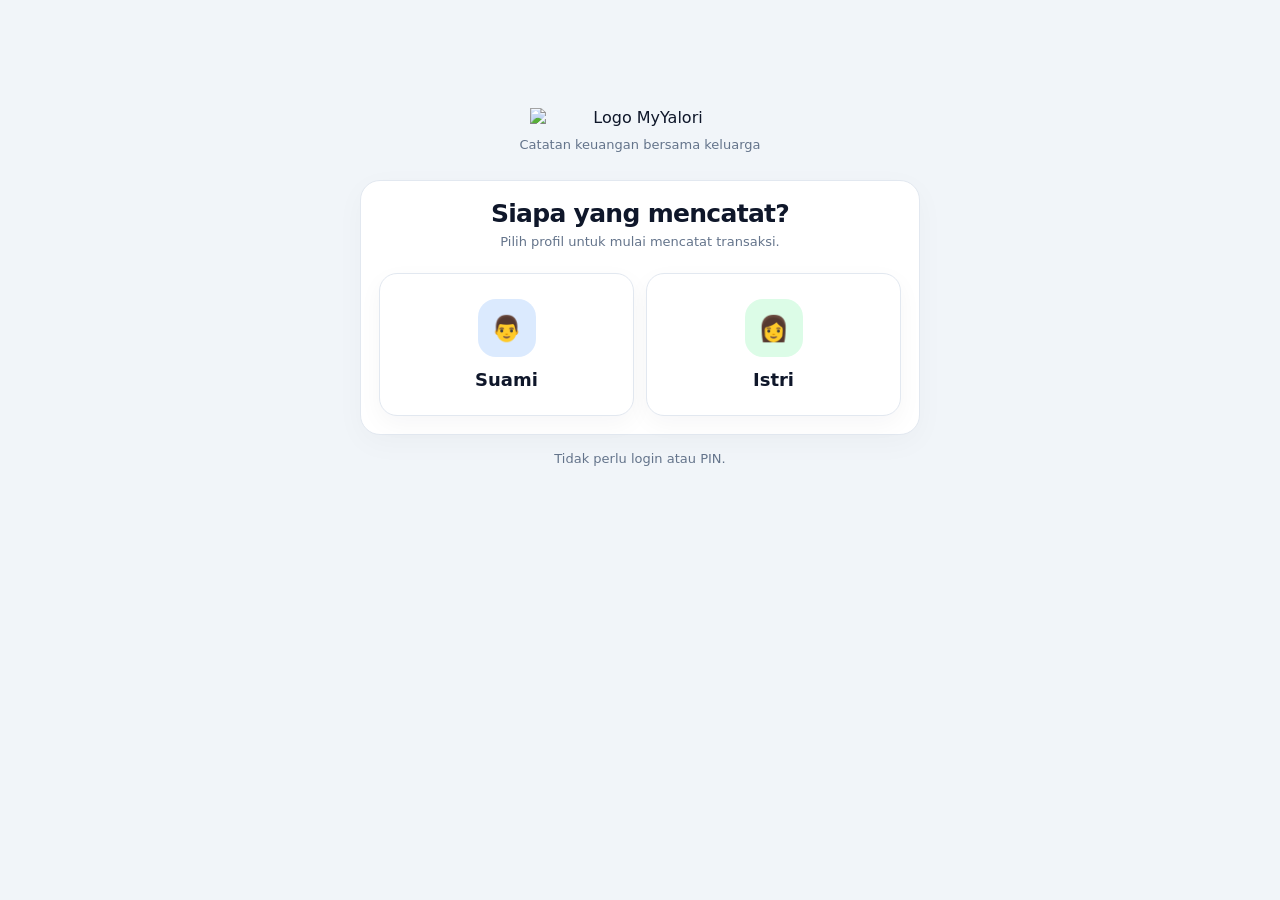
==== commit 60154e91: "Update index.html" ====
--- a/index.html
+++ b/index.html
@@ -1,258 +1,1135 @@
+
 <!DOCTYPE html>
 <html lang="id">
 <head>
 <meta charset="UTF-8">
 <meta name="viewport" content="width=device-width, initial-scale=1.0">
 <meta name="theme-color" content="#0f172a">
-<title>MyFinance Family</title>
+
+<title>MyYalori</title>
+
+<link rel="icon" type="image/png" href="assets/images/logo-MyYalori.png">
+<link rel="apple-touch-icon" href="assets/images/logo-MyYalori.png">
+
 <style>
-:root{--bg:#f1f5f9;--panel:#fff;--ink:#0f172a;--muted:#64748b;--blue:#2563eb;--line:#e2e8f0;--green:#16a34a;--red:#dc2626}
-*{box-sizing:border-box}body{margin:0;background:var(--bg);color:var(--ink);font-family:Inter,system-ui,-apple-system,Segoe UI,sans-serif}
-button,input,select{font:inherit}button{cursor:pointer;border:0}
-.app{max-width:920px;margin:auto;min-height:100vh;padding:18px}
-.top{display:flex;align-items:center;justify-content:space-between;gap:12px;margin:8px 0 18px}
-.brand{font-size:22px;font-weight:850;letter-spacing:-.7px}.brand span{color:var(--blue)}
-.small{color:var(--muted);font-size:13px}.profile-pill{background:#dbeafe;color:#1d4ed8;padding:8px 12px;border-radius:99px;font-weight:750}
-.panel{background:var(--panel);border:1px solid var(--line);border-radius:20px;padding:18px;box-shadow:0 8px 30px #0f172a08;margin-bottom:16px}
-h1,h2,h3,p{margin-top:0}h1{font-size:25px;letter-spacing:-.7px;margin-bottom:6px}h2{font-size:17px;margin-bottom:14px}
-.profile-screen{max-width:560px;margin:10vh auto 0;text-align:center}.profiles{display:grid;grid-template-columns:1fr 1fr;gap:12px;margin-top:24px}
-.profile-btn{background:#fff;border:1px solid var(--line);border-radius:18px;padding:25px 12px;color:var(--ink);font-weight:800;font-size:18px;box-shadow:0 8px 24px #0f172a0a}
-.profile-btn:hover{border-color:var(--blue);transform:translateY(-2px)}.avatar{display:grid;place-items:center;width:58px;height:58px;border-radius:18px;background:#dbeafe;color:#1d4ed8;margin:0 auto 12px;font-size:25px}
-.avatar.wife{background:#dcfce7;color:#15803d}
-.stats{display:grid;grid-template-columns:repeat(3,1fr);gap:10px}.stat{padding:14px;border-radius:15px;background:#f8fafc;border:1px solid var(--line)}.stat label{display:block;color:var(--muted);font-size:12px;margin-bottom:8px}.stat strong{font-size:clamp(14px,2.5vw,20px);overflow-wrap:anywhere}
-.chat{height:340px;overflow:auto;background:#f8fafc;border:1px solid var(--line);border-radius:16px;padding:14px;display:flex;flex-direction:column;gap:10px}
-.bubble{max-width:88%;padding:11px 13px;border-radius:15px;line-height:1.45;font-size:14px;white-space:pre-wrap;overflow-wrap:anywhere}
-.mine{align-self:flex-end;background:#dbeafe;border-bottom-right-radius:5px}.bot{align-self:flex-start;background:#fff;border:1px solid var(--line);border-bottom-left-radius:5px}
-.chat-form{display:flex;gap:9px;margin-top:12px}.chat-form input{flex:1;min-width:0;border:1px solid var(--line);border-radius:13px;padding:13px;background:#fff;outline:none}.chat-form input:focus{border-color:var(--blue)}
-.primary{background:var(--blue);color:#fff;padding:12px 17px;border-radius:13px;font-weight:750}.secondary{background:#e2e8f0;color:#0f172a;padding:10px 14px;border-radius:12px;font-weight:700}
-.hint{font-size:12px;color:var(--muted);margin:10px 2px 0}.confirm{border:1px solid #bfdbfe;background:#eff6ff;border-radius:16px;padding:15px;margin-top:13px}
-.confirm-grid{display:grid;grid-template-columns:1fr 1fr;gap:10px;margin:12px 0}.field label{display:block;color:#475569;font-size:12px;margin-bottom:5px}.field input,.field select{width:100%;padding:10px;border:1px solid #cbd5e1;border-radius:10px;background:white;color:var(--ink)}
-.actions{display:flex;gap:8px;flex-wrap:wrap}.transaction{display:flex;justify-content:space-between;gap:10px;padding:12px 0;border-bottom:1px solid var(--line)}.transaction:last-child{border:0}.amount.income{color:var(--green);font-weight:800}.amount.expense{color:var(--red);font-weight:800}
-.empty{text-align:center;color:var(--muted);padding:25px 8px;font-size:14px}.error{color:var(--red);font-size:13px;margin-top:10px}
-.hidden{display:none!important}
-@media(max-width:560px){.app{padding:13px}.panel{padding:15px;border-radius:17px}.stats{grid-template-columns:1fr 1fr}.stat:last-child{grid-column:span 2}.chat{height:40vh;min-height:270px}.chat-form{flex-wrap:wrap}.chat-form input{flex-basis:100%}.chat-form button{width:100%}.confirm-grid{grid-template-columns:1fr 1fr}}
+:root{
+--bg:#f1f5f9;
+--panel:#fff;
+--ink:#0f172a;
+--muted:#64748b;
+--blue:#2563eb;
+--line:#e2e8f0;
+--green:#16a34a;
+--red:#dc2626
+}
+
+*{box-sizing:border-box}
+
+body{
+margin:0;
+background:var(--bg);
+color:var(--ink);
+font-family:Inter,system-ui,-apple-system,Segoe UI,sans-serif
+}
+
+button,input,select{font:inherit}
+button{cursor:pointer;border:0}
+
+.app{
+max-width:920px;
+margin:auto;
+min-height:100vh;
+padding:18px
+}
+
+/* LOGO */
+.brand{
+display:flex;
+align-items:center
+}
+
+.brand-logo{
+width:180px;
+max-width:100%;
+height:auto;
+object-fit:contain;
+display:block
+}
+
+.profile-screen .brand{
+justify-content:center;
+margin-bottom:10px
+}
+
+.profile-screen .brand-logo{
+width:220px
+}
+
+.top .brand-logo{
+width:155px
+}
+
+.small{
+color:var(--muted);
+font-size:13px
+}
+
+.top{
+display:flex;
+align-items:center;
+justify-content:space-between;
+gap:12px;
+margin:8px 0 18px
+}
+
+.profile-pill{
+background:#dbeafe;
+color:#1d4ed8;
+padding:8px 12px;
+border-radius:99px;
+font-weight:750
+}
+
+.panel{
+background:var(--panel);
+border:1px solid var(--line);
+border-radius:20px;
+padding:18px;
+box-shadow:0 8px 30px #0f172a08;
+margin-bottom:16px
+}
+
+h1,h2,h3,p{margin-top:0}
+
+h1{
+font-size:25px;
+letter-spacing:-.7px;
+margin-bottom:6px
+}
+
+h2{
+font-size:17px;
+margin-bottom:14px
+}
+
+.profile-screen{
+max-width:560px;
+margin:10vh auto 0;
+text-align:center
+}
+
+.profiles{
+display:grid;
+grid-template-columns:1fr 1fr;
+gap:12px;
+margin-top:24px
+}
+
+.profile-btn{
+background:#fff;
+border:1px solid var(--line);
+border-radius:18px;
+padding:25px 12px;
+color:var(--ink);
+font-weight:800;
+font-size:18px;
+box-shadow:0 8px 24px #0f172a0a
+}
+
+.profile-btn:hover{
+border-color:var(--blue);
+transform:translateY(-2px)
+}
+
+.avatar{
+display:grid;
+place-items:center;
+width:58px;
+height:58px;
+border-radius:18px;
+background:#dbeafe;
+color:#1d4ed8;
+margin:0 auto 12px;
+font-size:25px
+}
+
+.avatar.wife{
+background:#dcfce7;
+color:#15803d
+}
+
+/* RINGKASAN SALDO */
+.stats{
+display:grid;
+grid-template-columns:repeat(3,1fr);
+gap:10px
+}
+
+.stat{
+padding:14px;
+border-radius:15px;
+background:#f8fafc;
+border:1px solid var(--line);
+min-width:0
+}
+
+.stat label{
+display:block;
+color:var(--muted);
+font-size:12px;
+margin-bottom:8px
+}
+
+.stat strong{
+font-size:clamp(14px,2.5vw,20px);
+overflow-wrap:anywhere
+}
+
+.stat.husband{
+background:#eff6ff;
+border-color:#bfdbfe
+}
+
+.stat.wife{
+background:#fdf2f8;
+border-color:#fbcfe8
+}
+
+.stat.family{
+background:#f0fdf4;
+border-color:#bbf7d0
+}
+
+/* CHAT */
+.chat{
+height:340px;
+overflow:auto;
+background:#f8fafc;
+border:1px solid var(--line);
+border-radius:16px;
+padding:14px;
+display:flex;
+flex-direction:column;
+gap:10px
+}
+
+.bubble{
+max-width:88%;
+padding:11px 13px;
+border-radius:15px;
+line-height:1.45;
+font-size:14px;
+white-space:pre-wrap;
+overflow-wrap:anywhere
+}
+
+.mine{
+align-self:flex-end;
+background:#dbeafe;
+border-bottom-right-radius:5px
+}
+
+.bot{
+align-self:flex-start;
+background:#fff;
+border:1px solid var(--line);
+border-bottom-left-radius:5px
+}
+
+.chat-form{
+display:flex;
+gap:9px;
+margin-top:12px
+}
+
+.chat-form input{
+flex:1;
+min-width:0;
+border:1px solid var(--line);
+border-radius:13px;
+padding:13px;
+background:#fff;
+outline:none
+}
+
+.chat-form input:focus{
+border-color:var(--blue)
+}
+
+.primary{
+background:var(--blue);
+color:#fff;
+padding:12px 17px;
+border-radius:13px;
+font-weight:750
+}
+
+.secondary{
+background:#e2e8f0;
+color:#0f172a;
+padding:10px 14px;
+border-radius:12px;
+font-weight:700
+}
+
+.hint{
+font-size:12px;
+color:var(--muted);
+margin:10px 2px 0
+}
+
+/* KONFIRMASI */
+.confirm{
+border:1px solid #bfdbfe;
+background:#eff6ff;
+border-radius:16px;
+padding:15px;
+margin-top:13px
+}
+
+.confirm-grid{
+display:grid;
+grid-template-columns:1fr 1fr;
+gap:10px;
+margin:12px 0
+}
+
+.field label{
+display:block;
+color:#475569;
+font-size:12px;
+margin-bottom:5px
+}
+
+.field input,.field select{
+width:100%;
+padding:10px;
+border:1px solid #cbd5e1;
+border-radius:10px;
+background:white;
+color:var(--ink)
+}
+
+.actions{
+display:flex;
+gap:8px;
+flex-wrap:wrap
+}
+
+/* RIWAYAT */
+.transaction{
+display:flex;
+justify-content:space-between;
+gap:10px;
+padding:12px 0;
+border-bottom:1px solid var(--line)
+}
+
+.transaction:last-child{
+border:0
+}
+
+.amount.income{
+color:var(--green);
+font-weight:800
+}
+
+.amount.expense{
+color:var(--red);
+font-weight:800
+}
+
+.empty{
+text-align:center;
+color:var(--muted);
+padding:25px 8px;
+font-size:14px
+}
+
+.error{
+color:var(--red);
+font-size:13px;
+margin-top:10px
+}
+
+.hidden{
+display:none!important
+}
+
+/* RESPONSIVE */
+@media(max-width:560px){
+
+.app{padding:13px}
+
+.panel{
+padding:15px;
+border-radius:17px
+}
+
+.stats{
+grid-template-columns:1fr 1fr
+}
+
+.stat:last-child{
+grid-column:auto
+}
+
+.chat{
+height:40vh;
+min-height:270px
+}
+
+.chat-form{
+flex-wrap:wrap
+}
+
+.chat-form input{
+flex-basis:100%
+}
+
+.chat-form button{
+width:100%
+}
+
+.confirm-grid{
+grid-template-columns:1fr 1fr
+}
+
+.profile-screen .brand-logo{
+width:190px
+}
+
+.top .brand-logo{
+width:135px
+}
+
+}
 </style>
 </head>
+
 <body>
+
 <div class="app">
-  <section id="profileScreen" class="profile-screen">
-    <div class="brand">My<span>Finance</span></div>
-    <p class="small">Catatan keuangan bersama keluarga</p>
-    <div class="panel" style="margin-top:28px">
-      <h1>Siapa yang mencatat?</h1>
-      <p class="small">Pilih profil untuk mulai mencatat transaksi.</p>
-      <div class="profiles">
-        <button class="profile-btn" onclick="chooseProfile('Suami')"><div class="avatar">👨</div>Suami</button>
-        <button class="profile-btn" onclick="chooseProfile('Istri')"><div class="avatar wife">👩</div>Istri</button>
-      </div>
-    </div>
-    <p class="small">Tidak perlu login atau PIN.</p>
-    <div id="startError" class="error"></div>
-  </section>
-
-  <main id="mainScreen" class="hidden">
-    <header class="top">
-      <div><div class="brand">My<span>Finance</span></div><div class="small">Keuangan keluarga</div></div>
-      <div style="display:flex;align-items:center;gap:8px">
-        <span id="profileLabel" class="profile-pill"></span>
-        <button class="secondary" onclick="switchProfile()">Ganti</button>
-      </div>
-    </header>
-
-    <section class="panel">
-      <h2>Ringkasan keuangan keluarga</h2>
-      <div class="stats">
-        <div class="stat"><label>Saldo saat ini</label><strong id="balance">Rp0</strong></div>
-        <div class="stat"><label>Total pemasukan</label><strong id="income">Rp0</strong></div>
-        <div class="stat"><label>Total pengeluaran</label><strong id="expense">Rp0</strong></div>
-      </div>
-    </section>
-
-    <section class="panel">
-      <h2>Chat transaksi</h2>
-      <div id="chat" class="chat">
-        <div class="bubble bot">Halo! Tulis transaksi seperti:<br>• Makan siang 25000<br>• Beli bensin 50 ribu<br>• Gaji masuk 3,5 juta<br><br>Transaksi akan dikonfirmasi sebelum disimpan.</div>
-      </div>
-      <form class="chat-form" id="chatForm">
-        <input id="messageInput" autocomplete="off" placeholder="Contoh: Makan siang 25 ribu..." required>
-        <button class="primary" type="submit">Kirim</button>
-      </form>
-      <div class="hint">Contoh nominal: 25000, 25 ribu, 1,5 juta. Transfer antar rekening belum didukung.</div>
-      <div id="confirmArea"></div>
-      <div id="chatError" class="error"></div>
-    </section>
-
-    <section class="panel">
-      <div style="display:flex;justify-content:space-between;align-items:center;gap:10px">
-        <h2 style="margin:0">Riwayat transaksi keluarga</h2>
-        <button class="secondary" onclick="loadAll()">Muat ulang</button>
-      </div>
-      <div id="history"><div class="empty">Memuat transaksi...</div></div>
-    </section>
-    <p class="small" style="text-align:center">MyFinance Family · Data tersimpan di Cloudflare D1</p>
-  </main>
-</div>
+
+<!-- HALAMAN PILIH PROFIL -->
+<section id="profileScreen" class="profile-screen">
+
+<div class="brand">
+<img
+src="assets/images/MyYalori.png"
+alt="Logo MyYalori"
+class="brand-logo">
+</div>
+
+<p class="small">Catatan keuangan bersama keluarga</p>
+
+<div class="panel" style="margin-top:28px">
+
+<h1>Siapa yang mencatat?</h1>
+
+<p class="small">
+Pilih profil untuk mulai mencatat transaksi.
+</p>
+
+<div class="profiles">
+
+<button class="profile-btn" onclick="chooseProfile('Suami')">
+<div class="avatar">👨</div>
+Suami
+</button>
+
+<button class="profile-btn" onclick="chooseProfile('Istri')">
+<div class="avatar wife">👩</div>
+Istri
+</button>
+
+</div>
+</div>
+
+<p class="small">Tidak perlu login atau PIN.</p>
+
+<div id="startError" class="error"></div>
+
+</section>
+
+
+<!-- HALAMAN UTAMA -->
+<main id="mainScreen" class="hidden">
+
+<header class="top">
+
+<div>
+
+<div class="brand">
+<img
+src="assets/images/logo-MyYalori.png"
+alt="MyYalori"
+class="brand-logo">
+</div>
+
+<div class="small">Keuangan keluarga</div>
+
+</div>
+
+<div style="display:flex;align-items:center;gap:8px">
+
+<span id="profileLabel" class="profile-pill"></span>
+
+<button class="secondary" onclick="switchProfile()">
+Ganti
+</button>
+
+</div>
+
+</header>
+
+
+<!-- RINGKASAN SALDO -->
+<section class="panel">
+
+<h2>Ringkasan keuangan keluarga</h2>
+
+<div class="stats">
+
+<div class="stat husband">
+<label>Saldo Suami</label>
+<strong id="balanceSuami">Rp0</strong>
+</div>
+
+<div class="stat wife">
+<label>Saldo Istri</label>
+<strong id="balanceIstri">Rp0</strong>
+</div>
+
+<div class="stat family">
+<label>Saldo Keluarga</label>
+<strong id="balanceKeluarga">Rp0</strong>
+</div>
+
+<div class="stat">
+<label>Total pemasukan</label>
+<strong id="income">Rp0</strong>
+</div>
+
+<div class="stat">
+<label>Total pengeluaran</label>
+<strong id="expense">Rp0</strong>
+</div>
+
+</div>
+
+</section>
+
+
+<!-- CHAT TRANSAKSI -->
+<section class="panel">
+
+<h2>Chat transaksi</h2>
+
+<div id="chat" class="chat">
+
+<div class="bubble bot">
+Halo! Tulis transaksi seperti:
+• Makan siang 25000
+• Beli bensin 50 ribu
+• Gaji masuk 3,5 juta
+
+Transaksi akan dikonfirmasi sebelum disimpan.
+</div>
+
+</div>
+
+<form class="chat-form" id="chatForm">
+
+<input
+id="messageInput"
+autocomplete="off"
+placeholder="Contoh: Makan siang 25 ribu..."
+required>
+
+<button class="primary" type="submit">
+Kirim
+</button>
+
+</form>
+
+<div class="hint">
+Contoh nominal: 25000, 25 ribu, 1,5 juta.
+Transfer antar rekening belum didukung.
+</div>
+
+<div id="confirmArea"></div>
+<div id="chatError" class="error"></div>
+
+</section>
+
+
+<!-- RIWAYAT TRANSAKSI -->
+<section class="panel">
+
+<div style="display:flex;justify-content:space-between;align-items:center;gap:10px">
+
+<h2 style="margin:0">Riwayat transaksi keluarga</h2>
+
+<button class="secondary" onclick="loadAll()">
+Muat ulang
+</button>
+
+</div>
+
+<div id="history">
+<div class="empty">Memuat transaksi...</div>
+</div>
+
+</section>
+
+
+<p class="small" style="text-align:center">
+MyYalori Family · Data tersimpan di Cloudflare D1
+</p>
+
+</main>
+
+</div>
+
 
 <script>
+
 const API = "https://myfinance-api.pradhamaryando28.workers.dev";
+
 let activeProfile = "";
 let pendingTransaction = null;
+
 const $ = id => document.getElementById(id);
-const rupiah = n => new Intl.NumberFormat("id-ID",{style:"currency",currency:"IDR",maximumFractionDigits:0}).format(Number(n||0));
-
+
+const rupiah = n =>
+new Intl.NumberFormat("id-ID",{
+style:"currency",
+currency:"IDR",
+maximumFractionDigits:0
+}).format(Number(n||0));
+
+
+/* PILIH PROFIL */
 function chooseProfile(profile){
-  activeProfile = profile;
-  sessionStorage.setItem("myfinance_profile", profile);
-  $("profileScreen").classList.add("hidden");
-  $("mainScreen").classList.remove("hidden");
-  $("profileLabel").textContent = profile;
-  addBubble("Saya mencatat sebagai " + profile + ".", "mine");
-  loadAll();
-}
+
+activeProfile = profile;
+
+sessionStorage.setItem("myfinance_profile",profile);
+
+$("profileScreen").classList.add("hidden");
+$("mainScreen").classList.remove("hidden");
+
+$("profileLabel").textContent = profile;
+
+addBubble("Saya mencatat sebagai " + profile + ".","mine");
+
+loadAll();
+
+}
+
+
+/* GANTI PROFIL */
 function switchProfile(){
-  activeProfile = "";
-  pendingTransaction = null;
-  sessionStorage.removeItem("myfinance_profile");
-  $("mainScreen").classList.add("hidden");
-  $("profileScreen").classList.remove("hidden");
-  $("confirmArea").innerHTML = "";
-}
-function addBubble(text, kind){
-  const div = document.createElement("div");
-  div.className = "bubble " + kind;
-  div.textContent = text;
-  $("chat").appendChild(div);
-  $("chat").scrollTop = $("chat").scrollHeight;
-}
-async function api(path, options={}){
-  const response = await fetch(API + path, {
-    ...options,
-    headers: {"Content-Type":"application/json", ...(options.headers||{})}
-  });
-  const result = await response.json().catch(()=>({success:false,message:"Respons server tidak valid."}));
-  if(!response.ok || result.success === false) throw new Error(result.message || "Permintaan gagal.");
-  return result;
-}
+
+activeProfile = "";
+pendingTransaction = null;
+
+sessionStorage.removeItem("myfinance_profile");
+
+$("mainScreen").classList.add("hidden");
+$("profileScreen").classList.remove("hidden");
+
+$("confirmArea").innerHTML = "";
+
+}
+
+
+/* CHAT */
+function addBubble(text,kind){
+
+const div = document.createElement("div");
+
+div.className = "bubble " + kind;
+div.textContent = text;
+
+$("chat").appendChild(div);
+
+$("chat").scrollTop = $("chat").scrollHeight;
+
+}
+
+
+/* API */
+async function api(path,options={}){
+
+const response = await fetch(API + path,{
+...options,
+headers:{
+"Content-Type":"application/json",
+...(options.headers||{})
+}
+});
+
+const result = await response.json().catch(()=>({
+success:false,
+message:"Respons server tidak valid."
+}));
+
+if(!response.ok || result.success === false){
+
+throw new Error(result.message || "Permintaan gagal.");
+
+}
+
+return result;
+
+}
+
+
+/* MEMBACA NOMINAL */
 function parseAmount(text){
-  const s = text.toLowerCase().replace(/\./g,"").replace(/,/g,".");
-  const matches = [...s.matchAll(/(\d+(?:\.\d+)?)\s*( juta|jt| ribu|rb| k\b)?/g)];
-  if(!matches.length) return 0;
-  let best = matches[matches.length-1];
-  let value = Number(best[1]);
-  const unit = (best[2]||"").trim();
-  if(unit==="juta" || unit==="jt") value *= 1000000;
-  else if(unit==="ribu" || unit==="rb" || unit==="k") value *= 1000;
-  return Math.round(value);
-}
+
+const s = text.toLowerCase().replace(/\./g,"").replace(/,/g,".");
+
+const matches = [...s.matchAll(/(\d+(?:\.\d+)?)\s*( juta|jt| ribu|rb| k\b)?/g)];
+
+if(!matches.length) return 0;
+
+const best = matches[matches.length-1];
+
+let value = Number(best[1]);
+
+const unit = (best[2]||"").trim();
+
+if(unit==="juta" || unit==="jt") value *= 1000000;
+else if(unit==="ribu" || unit==="rb" || unit==="k") value *= 1000;
+
+return Math.round(value);
+
+}
+
+
+/* MENENTUKAN JENIS TRANSAKSI */
 function detectType(text){
-  const s = text.toLowerCase();
-  if(/\b(gaji|bonus|dapat|terima|pemasukan|masuk|income|jual|komisi|transferan masuk)\b/.test(s)) return "income";
-  if(/\b(transfer|pindah saldo|kirim saldo)\b/.test(s)) return "transfer";
-  return "expense";
-}
+
+const s = text.toLowerCase();
+
+if(/\b(gaji|bonus|dapat|terima|pemasukan|masuk|income|jual|komisi|transferan masuk)\b/.test(s)){
+
+return "income";
+
+}
+
+if(/\b(transfer|pindah saldo|kirim saldo)\b/.test(s)){
+
+return "transfer";
+
+}
+
+return "expense";
+
+}
+
+
+/* MENENTUKAN KATEGORI */
 function detectCategory(text,type){
-  const s=text.toLowerCase();
-  if(type==="income"){
-    if(/gaji|salary/.test(s)) return "Gaji";
-    if(/bonus|thr/.test(s)) return "Bonus";
-    return "Pemasukan Lainnya";
-  }
-  if(/makan|minum|kopi|restoran|sarapan|siang|malam/.test(s)) return "Makanan";
-  if(/bensin|solar|parkir|tol|bbm|transport/.test(s)) return "Transportasi";
-  if(/belanja|supermarket|pasar|sembako/.test(s)) return "Belanja";
-  if(/listrik|air|wifi|internet|pulsa/.test(s)) return "Tagihan";
-  if(/obat|dokter|rumah sakit|klinik/.test(s)) return "Kesehatan";
-  return "Pengeluaran Lainnya";
-}
+
+const s = text.toLowerCase();
+
+if(type==="income"){
+
+if(/gaji|salary/.test(s)) return "Gaji";
+if(/bonus|thr/.test(s)) return "Bonus";
+
+return "Pemasukan Lainnya";
+
+}
+
+if(/makan|minum|kopi|restoran|sarapan|siang|malam/.test(s)) return "Makanan";
+if(/bensin|solar|parkir|tol|bbm|transport/.test(s)) return "Transportasi";
+if(/belanja|supermarket|pasar|sembako/.test(s)) return "Belanja";
+if(/listrik|air|wifi|internet|pulsa/.test(s)) return "Tagihan";
+if(/obat|dokter|rumah sakit|klinik/.test(s)) return "Kesehatan";
+
+return "Pengeluaran Lainnya";
+
+}
+
+
+/* MEMBERSIHKAN KETERANGAN */
 function cleanDescription(text){
-  return text.replace(/\b(rp\.?\s*)?\d+(?:[.,]\d+)?\s*(juta|jt|ribu|rb|k)?\b/ig,"")
-    .replace(/\b(suami|istri|masuk|keluar|pengeluaran|pemasukan|income|expense)\b/ig,"")
-    .replace(/\s+/g," ").replace(/^[\s,.-]+|[\s,.-]+$/g,"").trim() || "Transaksi";
-}
+
+return text
+.replace(/\b(rp\.?\s*)?\d+(?:[.,]\d+)?\s*(juta|jt|ribu|rb|k)?\b/ig,"")
+.replace(/\b(suami|istri|masuk|keluar|pengeluaran|pemasukan|income|expense)\b/ig,"")
+.replace(/\s+/g," ")
+.replace(/^[\s,.-]+|[\s,.-]+$/g,"")
+.trim() || "Transaksi";
+
+}
+
+
+/* MENYIAPKAN TRANSAKSI */
 function prepareTransaction(text){
-  const type=detectType(text);
-  const amount=parseAmount(text);
-  if(type==="transfer") throw new Error("Transaksi transfer belum didukung. Untuk sementara catat pemasukan atau pengeluaran biasa.");
-  if(!amount || amount<=0) throw new Error("Nominal belum terbaca. Contoh: Makan 25000 atau Gaji 3 juta.");
-  return {profile:activeProfile,type,amount,description:cleanDescription(text),category:detectCategory(text,type),transaction_date:new Date().toLocaleDateString("en-CA")};
-}
-$("chatForm").addEventListener("submit", e=>{
-  e.preventDefault();
-  const text=$("messageInput").value.trim();
-  if(!text || !activeProfile) return;
-  addBubble(text,"mine");
-  $("messageInput").value="";
-  $("chatError").textContent="";
-  try{
-    pendingTransaction=prepareTransaction(text);
-    showConfirmation(pendingTransaction);
-    addBubble("Saya membaca transaksi ini. Periksa detailnya sebelum disimpan ya.","bot");
-  }catch(err){$("chatError").textContent=err.message;addBubble(err.message,"bot");}
+
+const type = detectType(text);
+
+const amount = parseAmount(text);
+
+if(type==="transfer"){
+
+throw new Error("Transaksi transfer belum didukung. Untuk sementara catat pemasukan atau pengeluaran biasa.");
+
+}
+
+if(!amount || amount<=0){
+
+throw new Error("Nominal belum terbaca. Contoh: Makan 25000 atau Gaji 3 juta.");
+
+}
+
+return {
+
+profile:activeProfile,
+type,
+amount,
+description:cleanDescription(text),
+category:detectCategory(text,type),
+transaction_date:new Date().toLocaleDateString("en-CA")
+
+};
+
+}
+
+
+/* KIRIM CHAT */
+$("chatForm").addEventListener("submit",e=>{
+
+e.preventDefault();
+
+const text = $("messageInput").value.trim();
+
+if(!text || !activeProfile) return;
+
+addBubble(text,"mine");
+
+$("messageInput").value = "";
+
+$("chatError").textContent = "";
+
+try{
+
+pendingTransaction = prepareTransaction(text);
+
+showConfirmation(pendingTransaction);
+
+addBubble("Saya membaca transaksi ini. Periksa detailnya sebelum disimpan ya.","bot");
+
+}catch(err){
+
+$("chatError").textContent = err.message;
+
+addBubble(err.message,"bot");
+
+}
+
 });
+
+
+/* KONFIRMASI TRANSAKSI */
 function showConfirmation(t){
-  $("confirmArea").innerHTML=`
-    <div class="confirm">
-      <strong>Konfirmasi transaksi</strong>
-      <div class="confirm-grid">
-        <div class="field"><label>Profil</label><select id="editProfile"><option ${t.profile==="Suami"?"selected":""}>Suami</option><option ${t.profile==="Istri"?"selected":""}>Istri</option></select></div>
-        <div class="field"><label>Jenis</label><select id="editType"><option value="expense" ${t.type==="expense"?"selected":""}>Pengeluaran</option><option value="income" ${t.type==="income"?"selected":""}>Pemasukan</option></select></div>
-        <div class="field"><label>Nominal (Rp)</label><input id="editAmount" type="number" min="1" value="${t.amount}"></div>
-        <div class="field"><label>Kategori</label><input id="editCategory" value="${escapeHtml(t.category)}"></div>
-        <div class="field" style="grid-column:1/-1"><label>Keterangan</label><input id="editDescription" value="${escapeHtml(t.description)}"></div>
-        <div class="field"><label>Tanggal</label><input id="editDate" type="date" value="${t.transaction_date}"></div>
-      </div>
-      <div class="actions"><button class="primary" onclick="saveTransaction()">Simpan Transaksi</button><button class="secondary" onclick="cancelTransaction()">Batal</button></div>
-      <div id="saveError" class="error"></div>
-    </div>`;
-}
-function escapeHtml(s){return String(s).replace(/[&<>"']/g,c=>({"&":"&amp;","<":"&lt;",">":"&gt;",'"':"&quot;","'":"&#39;"}[c]));}
-function cancelTransaction(){pendingTransaction=null;$("confirmArea").innerHTML="";addBubble("Transaksi dibatalkan, belum disimpan.","bot");}
+
+$("confirmArea").innerHTML = `
+
+<div class="confirm">
+
+<strong>Konfirmasi transaksi</strong>
+
+<div class="confirm-grid">
+
+<div class="field">
+
+<label>Profil</label>
+
+<select id="editProfile">
+
+<option ${t.profile==="Suami"?"selected":""}>Suami</option>
+
+<option ${t.profile==="Istri"?"selected":""}>Istri</option>
+
+</select>
+
+</div>
+
+
+<div class="field">
+
+<label>Jenis</label>
+
+<select id="editType">
+
+<option value="expense" ${t.type==="expense"?"selected":""}>Pengeluaran</option>
+
+<option value="income" ${t.type==="income"?"selected":""}>Pemasukan</option>
+
+</select>
+
+</div>
+
+
+<div class="field">
+
+<label>Nominal (Rp)</label>
+
+<input id="editAmount" type="number" min="1" value="${t.amount}">
+
+</div>
+
+
+<div class="field">
+
+<label>Kategori</label>
+
+<input id="editCategory" value="${escapeHtml(t.category)}">
+
+</div>
+
+
+<div class="field" style="grid-column:1/-1">
+
+<label>Keterangan</label>
+
+<input id="editDescription" value="${escapeHtml(t.description)}">
+
+</div>
+
+
+<div class="field">
+
+<label>Tanggal</label>
+
+<input id="editDate" type="date" value="${t.transaction_date}">
+
+</div>
+
+</div>
+
+
+<div class="actions">
+
+<button class="primary" onclick="saveTransaction()">
+Simpan Transaksi
+</button>
+
+<button class="secondary" onclick="cancelTransaction()">
+Batal
+</button>
+
+</div>
+
+<div id="saveError" class="error"></div>
+
+</div>
+
+`;
+
+}
+
+
+/* ESCAPE HTML */
+function escapeHtml(s){
+
+return String(s).replace(/[&<>"']/g,c=>({
+
+"&":"&amp;",
+"<":"&lt;",
+">":"&gt;",
+'"':"&quot;",
+"'":"&#39;"
+
+}[c]));
+
+}
+
+
+/* BATAL TRANSAKSI */
+function cancelTransaction(){
+
+pendingTransaction = null;
+
+$("confirmArea").innerHTML = "";
+
+addBubble("Transaksi dibatalkan, belum disimpan.","bot");
+
+}
+
+
+/* SIMPAN TRANSAKSI */
 async function saveTransaction(){
-  if(!pendingTransaction)return;
-  const payload={
-    profile:$("editProfile").value,
-    type:$("editType").value,
-    amount:Number($("editAmount").value),
-    category:$("editCategory").value.trim(),
-    description:$("editDescription").value.trim(),
-    transaction_date:$("editDate").value
-  };
-  try{
-    if(!payload.amount || payload.amount<=0) throw new Error("Nominal harus lebih dari 0.");
-    if(!payload.description) throw new Error("Keterangan wajib diisi.");
-    const result=await api("/api/transactions",{method:"POST",body:JSON.stringify(payload)});
-    $("confirmArea").innerHTML="";
-    pendingTransaction=null;
-    addBubble("Transaksi berhasil disimpan: "+rupiah(payload.amount)+" ("+(payload.type==="income"?"Pemasukan":"Pengeluaran")+") atas nama "+payload.profile+".","bot");
-    await loadAll();
-  }catch(err){$("saveError").textContent=err.message;}
-}
+
+if(!pendingTransaction) return;
+
+const payload = {
+
+profile:$("editProfile").value,
+type:$("editType").value,
+amount:Number($("editAmount").value),
+category:$("editCategory").value.trim(),
+description:$("editDescription").value.trim(),
+transaction_date:$("editDate").value
+
+};
+
+try{
+
+if(!payload.amount || payload.amount<=0){
+
+throw new Error("Nominal harus lebih dari 0.");
+
+}
+
+if(!payload.description){
+
+throw new Error("Keterangan wajib diisi.");
+
+}
+
+await api("/api/transactions",{
+
+method:"POST",
+
+body:JSON.stringify(payload)
+
+});
+
+$("confirmArea").innerHTML = "";
+
+pendingTransaction = null;
+
+addBubble(
+
+"Transaksi berhasil disimpan: "+
+rupiah(payload.amount)+
+" ("+
+(payload.type==="income"?"Pemasukan":"Pengeluaran")+
+") atas nama "+
+payload.profile+".",
+
+"bot"
+
+);
+
+await loadAll();
+
+}catch(err){
+
+$("saveError").textContent = err.message;
+
+}
+
+}
+
+
+/* MEMUAT SALDO DAN RIWAYAT */
 async function loadAll(){
-  try{
-    const [summary,transactions]=await Promise.all([api("/api/summary"),api("/api/transactions?limit=100")]);
-    const d=summary.data||{};
-    $("balance").textContent=rupiah(d.balance);
-    $("income").textContent=rupiah(d.income);
-    $("expense").textContent=rupiah(d.expense);
-    renderHistory(transactions.data||[]);
-  }catch(err){
-    $("chatError").textContent=err.message;
-    $("history").innerHTML='<div class="empty">Gagal memuat data: '+escapeHtml(err.message)+'</div>';
-  }
-}
+
+try{
+
+const [summary,transactions] = await Promise.all([
+
+api("/api/summary"),
+
+api("/api/transactions?limit=100")
+
+]);
+
+const d = summary.data || {};
+
+const wallets = d.wallets || {};
+
+/* TIGA SALDO TERPISAH */
+$("balanceSuami").textContent = rupiah(wallets.suami||0);
+
+$("balanceIstri").textContent = rupiah(wallets.istri||0);
+
+$("balanceKeluarga").textContent = rupiah(wallets.keluarga||0);
+
+/* TOTAL PEMASUKAN DAN PENGELUARAN */
+$("income").textContent = rupiah(d.income);
+
+$("expense").textContent = rupiah(d.expense);
+
+/* RIWAYAT */
+renderHistory(transactions.data||[]);
+
+}catch(err){
+
+$("chatError").textContent = err.message;
+
+$("history").innerHTML =
+'<div class="empty">Gagal memuat data: '+
+escapeHtml(err.message)+
+'</div>';
+
+}
+
+}
+
+
+/* RIWAYAT TRANSAKSI */
 function renderHistory(items){
-  if(!items.length){$("history").innerHTML='<div class="empty">Belum ada transaksi.</div>';return;}
-  $("history").innerHTML=items.map(t=>`
-    <div class="transaction">
-      <div style="min-width:0">
-        <div style="font-weight:750">${escapeHtml(t.description||"Transaksi")}</div>
-        <div class="small">${escapeHtml(t.profile||"Suami")} · ${escapeHtml(t.category_name||"-")} · ${escapeHtml(t.transaction_date||"")}</div>
-      </div>
-      <div class="amount ${t.type==="income"?"income":"expense"}">${t.type==="income"?"+":"−"}${rupiah(t.amount)}</div>
-    </div>`).join("");
-}
-const remembered=sessionStorage.getItem("myfinance_profile");
-if(remembered==="Suami"||remembered==="Istri") chooseProfile(remembered);
+
+if(!items.length){
+
+$("history").innerHTML =
+'<div class="empty">Belum ada transaksi.</div>';
+
+return;
+
+}
+
+$("history").innerHTML = items.map(t=>`
+
+<div class="transaction">
+
+<div style="min-width:0">
+
+<div style="font-weight:750">
+${escapeHtml(t.description||"Transaksi")}
+</div>
+
+<div class="small">
+${escapeHtml(t.profile||"Suami")}
+· ${escapeHtml(t.category_name||"-")}
+· ${escapeHtml(t.transaction_date||"")}
+</div>
+
+</div>
+
+<div class="amount ${t.type==="income"?"income":"expense"}">
+
+${t.type==="income"?"+":"−"}${rupiah(t.amount)}
+
+</div>
+
+</div>
+
+`).join("");
+
+}
+
+
+/* MEMULIHKAN PROFIL TERAKHIR */
+const remembered = sessionStorage.getItem("myfinance_profile");
+
+if(remembered==="Suami" || remembered==="Istri"){
+
+chooseProfile(remembered);
+
+}
+
 </script>
+
 </body>
 </html>
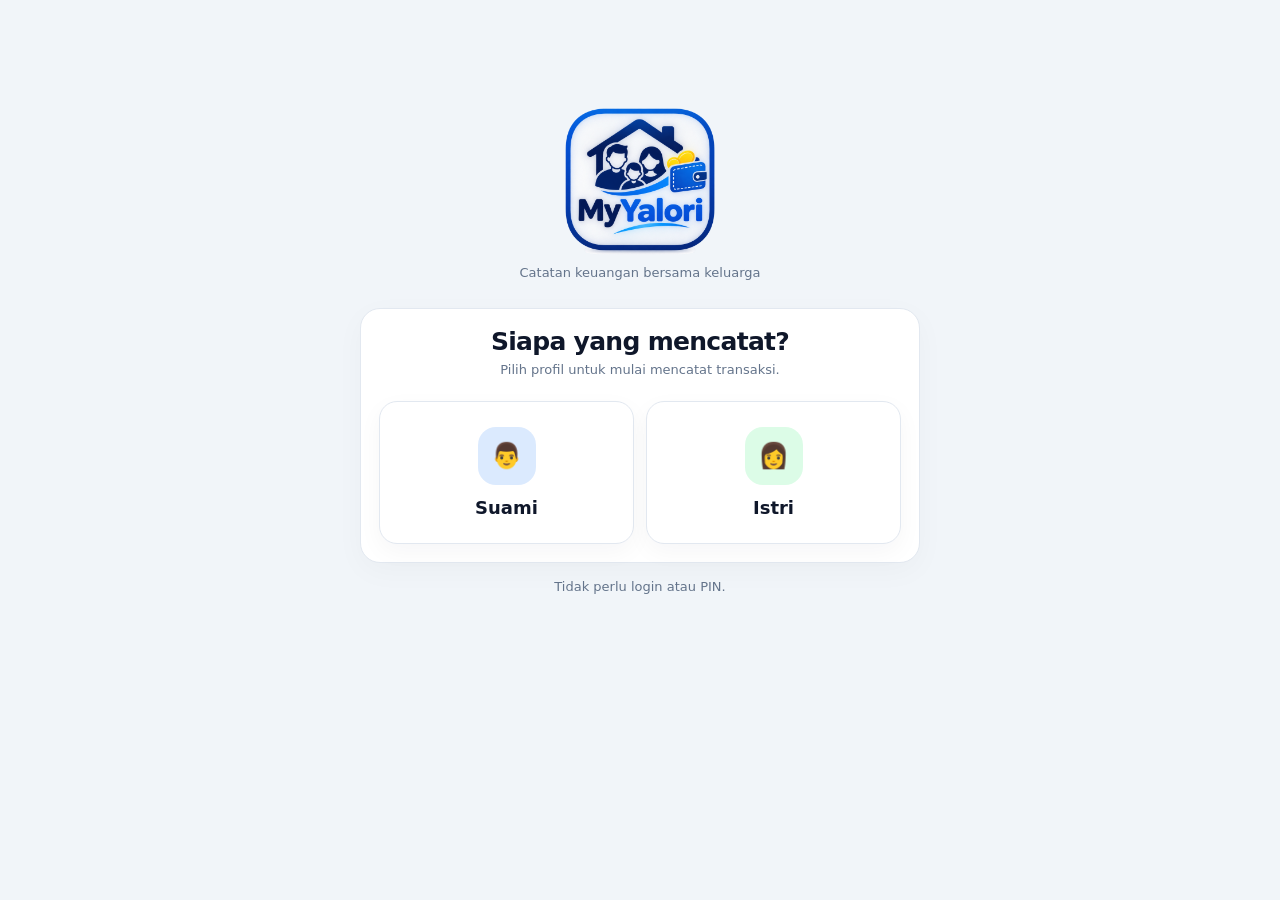
==== commit e3ee9d88: "Update index.html" ====
--- a/index.html
+++ b/index.html
@@ -8,8 +8,8 @@
 
 <title>MyYalori</title>
 
-<link rel="icon" type="image/png" href="assets/images/logo-MyYalori.png">
-<link rel="apple-touch-icon" href="assets/images/logo-MyYalori.png">
+<link rel="icon" type="image/png" href="assets/images/MyYalori.png">
+<link rel="apple-touch-icon" href="assets/images/MyYalori.png">
 
 <style>
 :root{
@@ -462,7 +462,7 @@
 
 <div class="brand">
 <img
-src="assets/images/logo-MyYalori.png"
+src="assets/images/MyYalori.png"
 alt="MyYalori"
 class="brand-logo">
 </div>
